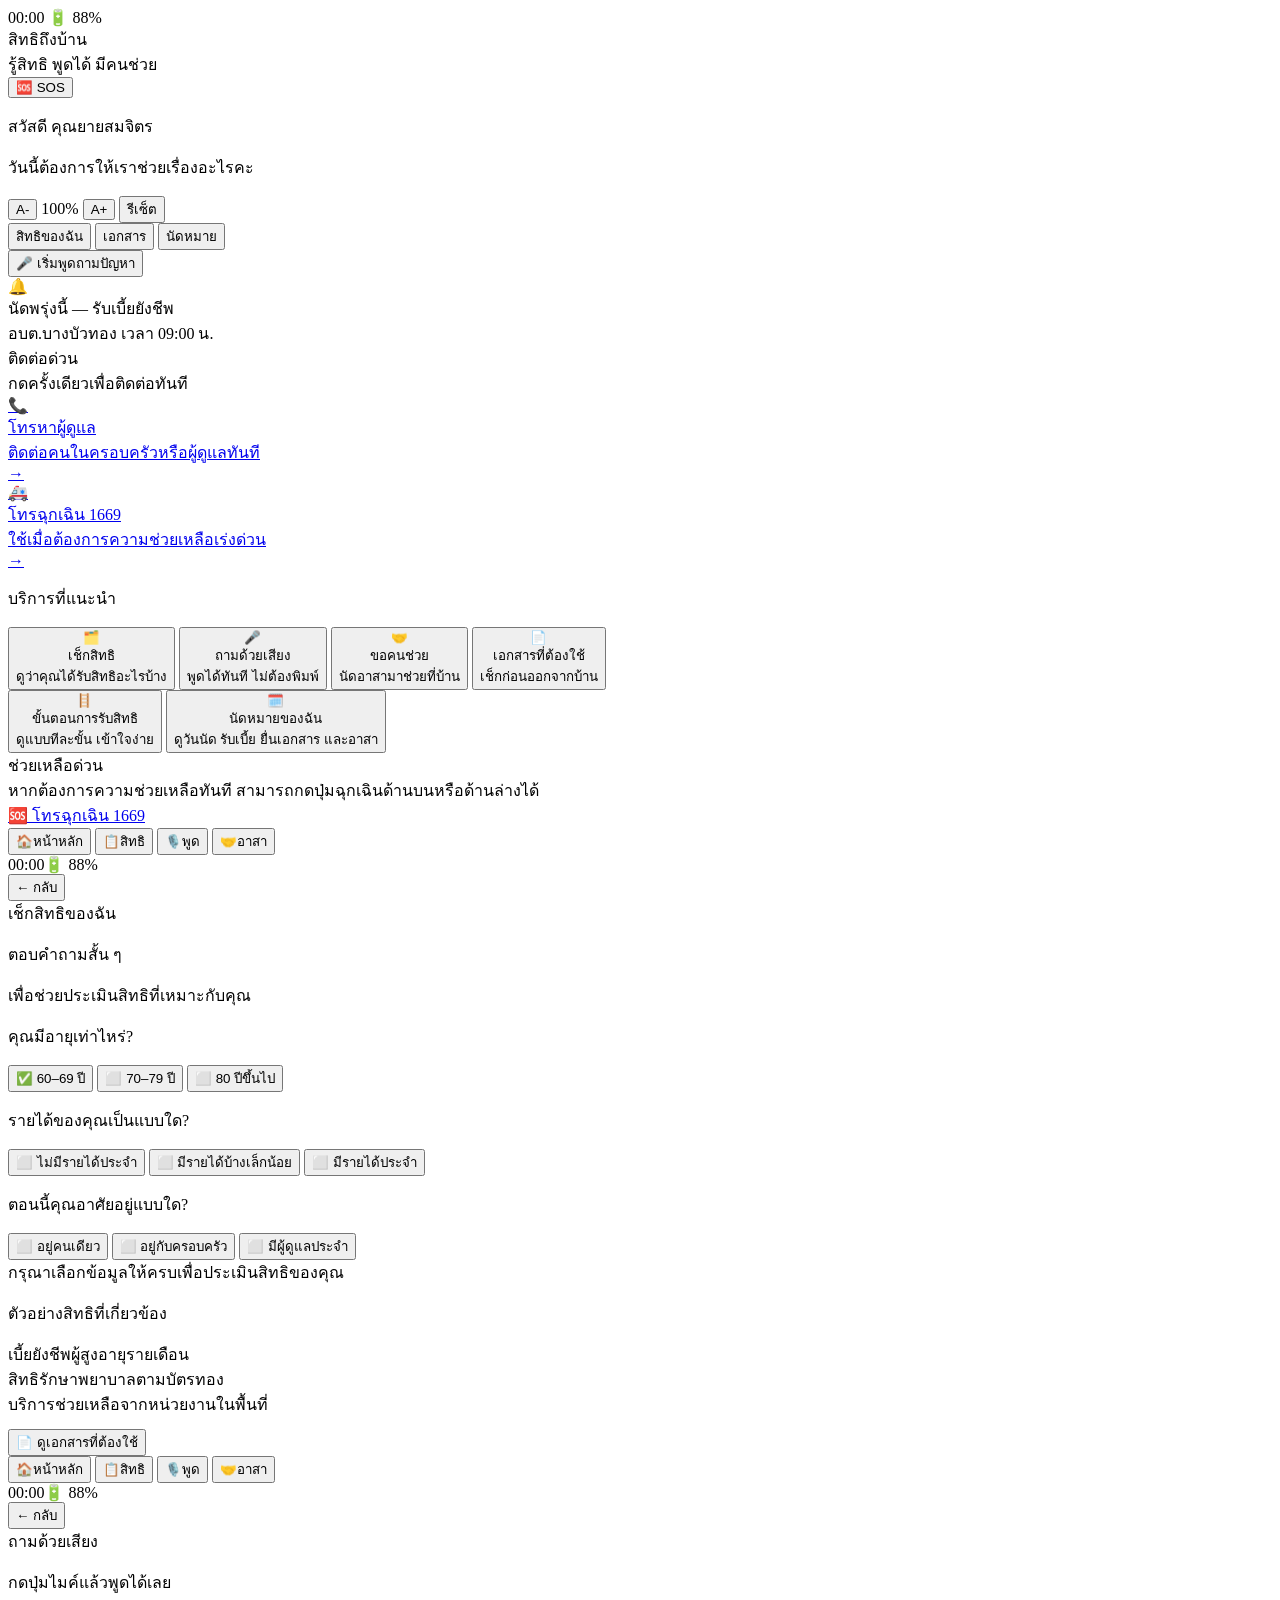
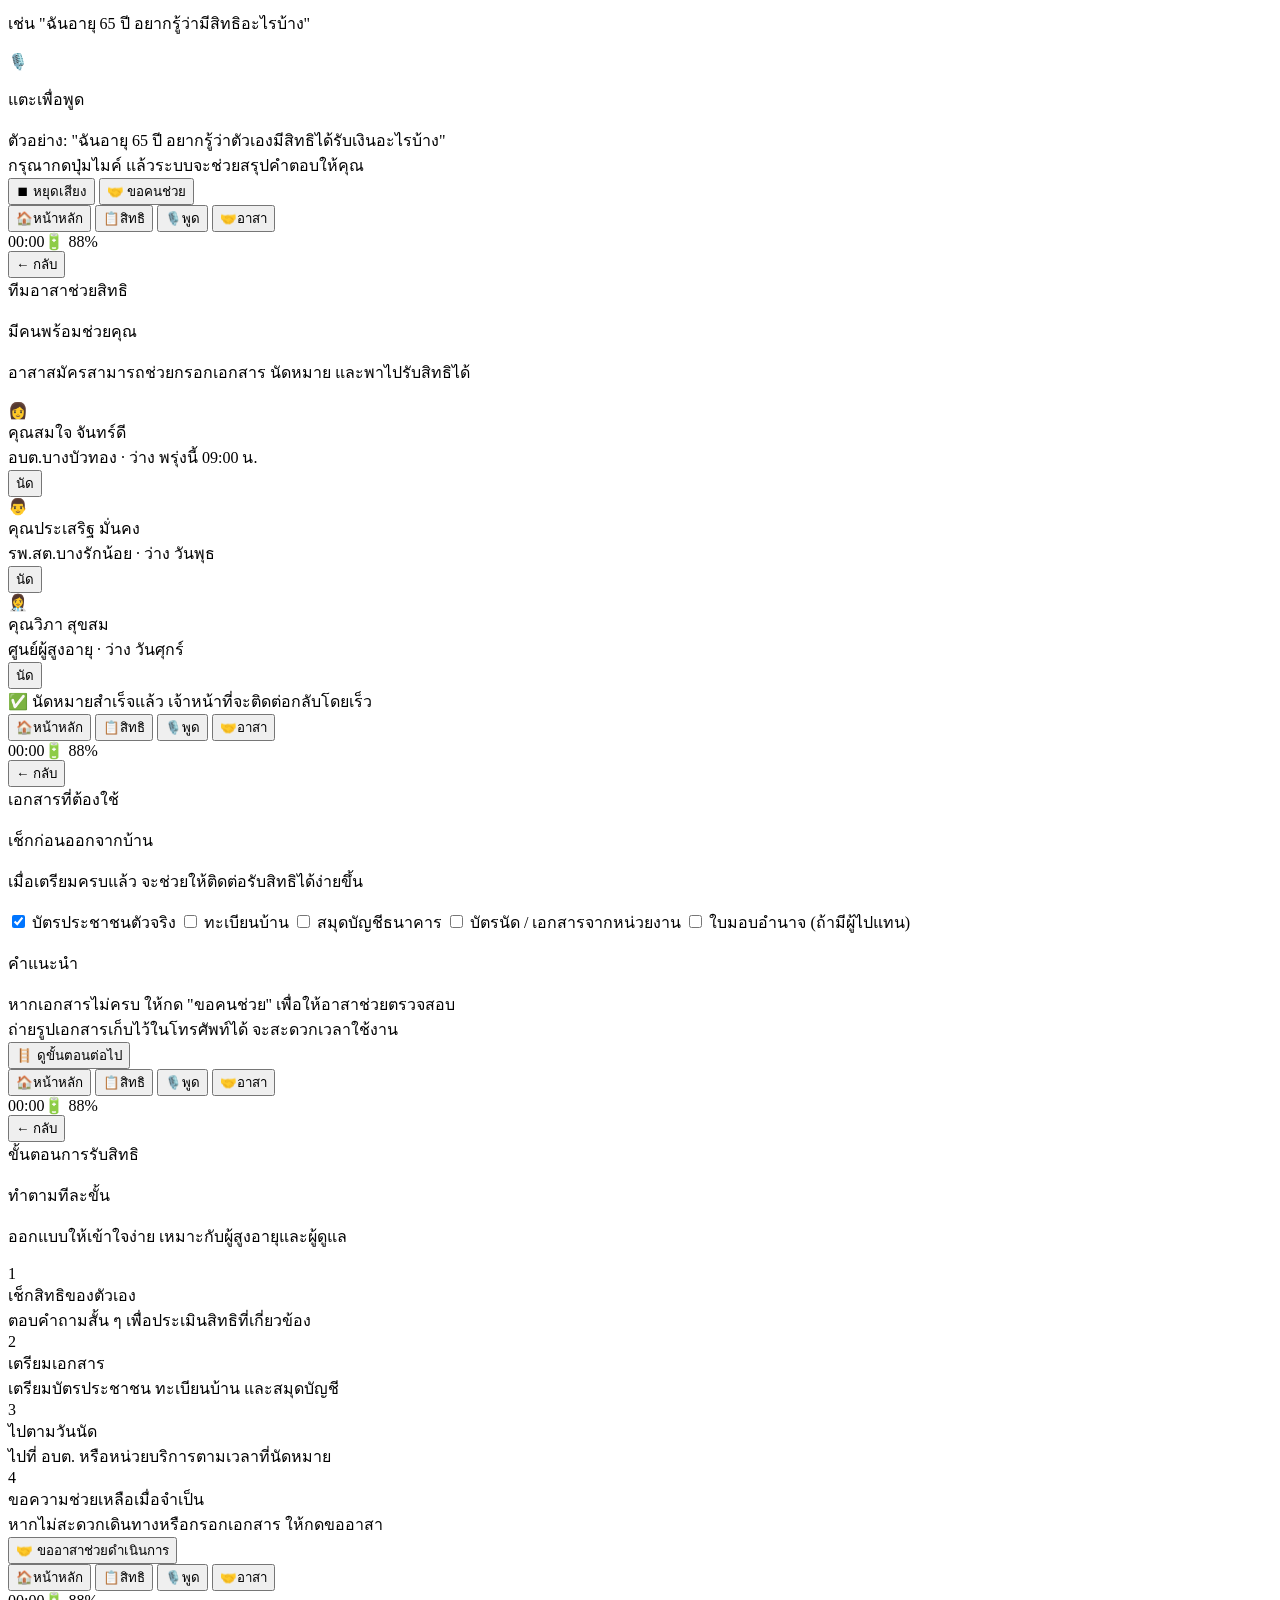
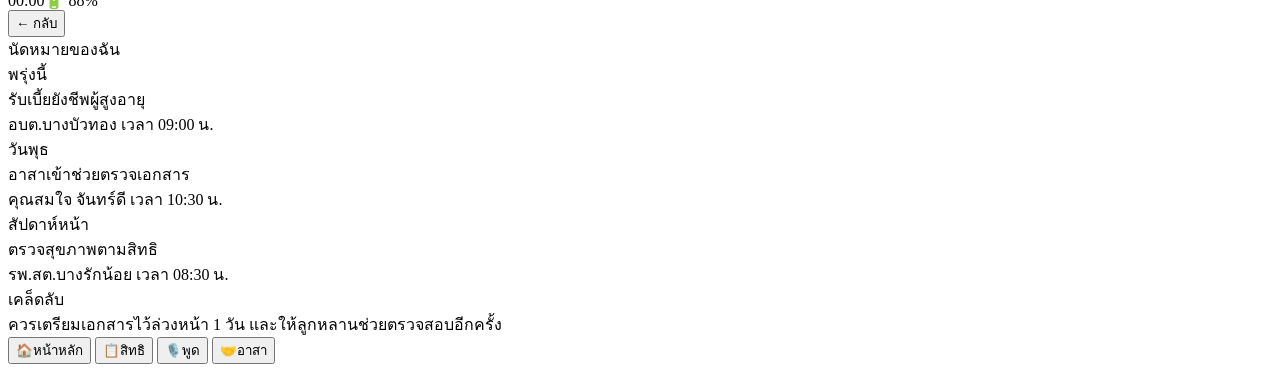
==== index.html @ 80c647fd "Create index.html" ====
<!DOCTYPE html>
<html lang="th">
<head>
  <meta charset="UTF-8" />
  <meta name="viewport" content="width=device-width, initial-scale=1.0" />
  <title>สิทธิถึงบ้าน</title>
  <link rel="stylesheet" href="styles.css" />
</head>
<body>

  <div class="phone-outer">
    <div class="phone">

      <!-- =========================
           SCREEN 1: HOME
      ========================== -->
      <section id="screen-home" class="screen active">
        <div class="status-bar">
          <span>00:00</span>
          <span>🔋 88%</span>
        </div>

        <header class="topbar topbar--logo">
          <div>
            <div class="topbar__logo">สิทธิถึงบ้าน</div>
            <div class="topbar__tagline">รู้สิทธิ พูดได้ มีคนช่วย</div>
          </div>
          <button id="emergencyBtn" class="topbar__sos">🆘 SOS</button>
        </header>

        <main class="content">
          <section class="welcome-card">
            <p class="greeting">สวัสดี คุณยายสมจิตร</p>
            <p class="subtext">วันนี้ต้องการให้เราช่วยเรื่องอะไรคะ</p>

            <div class="font-tools">
              <button id="decreaseFontBtn" class="font-btn">A-</button>
              <span id="fontScaleLabel" class="font-scale-label">100%</span>
              <button id="increaseFontBtn" class="font-btn">A+</button>
              <button id="resetFontBtn" class="font-btn font-btn--reset">รีเซ็ต</button>
            </div>
          </section>

          <div class="tab-pills">
            <button class="tab-pill active" type="button">สิทธิของฉัน</button>
            <button class="tab-pill" type="button">เอกสาร</button>
            <button class="tab-pill" type="button">นัดหมาย</button>
          </div>

          <button class="btn-voice-main" onclick="App.showScreen('screen-voice')">
            🎤 เริ่มพูดถามปัญหา
          </button>

          <div class="reminder-card">
            <span class="reminder-card__icon">🔔</span>
            <div class="reminder-card__text">
              <div class="reminder-card__title">นัดพรุ่งนี้ — รับเบี้ยยังชีพ</div>
              <div class="reminder-card__sub">อบต.บางบัวทอง เวลา 09:00 น.</div>
            </div>
          </div>

          <div class="quick-contact-section">
            <div class="section-head">
              <div class="section-head__title">ติดต่อด่วน</div>
              <div class="section-head__sub">กดครั้งเดียวเพื่อติดต่อทันที</div>
            </div>

            <div class="quick-contact-grid">
              <a class="contact-card contact-card--caregiver" href="tel:0999999999">
                <div class="contact-card__icon-wrap">
                  <span class="contact-card__icon">📞</span>
                </div>
                <div class="contact-card__content">
                  <div class="contact-card__title">โทรหาผู้ดูแล</div>
                  <div class="contact-card__desc">ติดต่อคนในครอบครัวหรือผู้ดูแลทันที</div>
                </div>
                <span class="contact-card__arrow">→</span>
              </a>

              <a class="contact-card contact-card--emergency" href="tel:1669">
                <div class="contact-card__icon-wrap">
                  <span class="contact-card__icon">🚑</span>
                </div>
                <div class="contact-card__content">
                  <div class="contact-card__title">โทรฉุกเฉิน 1669</div>
                  <div class="contact-card__desc">ใช้เมื่อต้องการความช่วยเหลือเร่งด่วน</div>
                </div>
                <span class="contact-card__arrow">→</span>
              </a>
            </div>
          </div>

          <p class="section-label">บริการที่แนะนำ</p>

          <div class="main-grid">
            <button class="main-card" onclick="App.showScreen('screen-rights')">
              <div class="main-card__icon">🗂️</div>
              <div class="main-card__label">เช็กสิทธิ</div>
              <div class="main-card__desc">ดูว่าคุณได้รับสิทธิอะไรบ้าง</div>
            </button>

            <button class="main-card" onclick="App.showScreen('screen-voice')">
              <div class="main-card__icon">🎤</div>
              <div class="main-card__label">ถามด้วยเสียง</div>
              <div class="main-card__desc">พูดได้ทันที ไม่ต้องพิมพ์</div>
            </button>

            <button class="main-card" onclick="App.showScreen('screen-volunteer')">
              <div class="main-card__icon">🤝</div>
              <div class="main-card__label">ขอคนช่วย</div>
              <div class="main-card__desc">นัดอาสามาช่วยที่บ้าน</div>
            </button>

            <button class="main-card" onclick="App.showScreen('screen-docs')">
              <div class="main-card__icon">📄</div>
              <div class="main-card__label">เอกสารที่ต้องใช้</div>
              <div class="main-card__desc">เช็กก่อนออกจากบ้าน</div>
            </button>
          </div>

          <button class="service-wide-card" onclick="App.showScreen('screen-steps')">
            <div class="service-wide-card__icon">🪜</div>
            <div class="service-wide-card__text">
              <div class="service-wide-card__title">ขั้นตอนการรับสิทธิ</div>
              <div class="service-wide-card__desc">ดูแบบทีละขั้น เข้าใจง่าย</div>
            </div>
          </button>

          <button class="service-wide-card" onclick="App.showScreen('screen-appointments')">
            <div class="service-wide-card__icon">🗓️</div>
            <div class="service-wide-card__text">
              <div class="service-wide-card__title">นัดหมายของฉัน</div>
              <div class="service-wide-card__desc">ดูวันนัด รับเบี้ย ยื่นเอกสาร และอาสา</div>
            </div>
          </button>

          <div class="quick-help-card">
            <div class="quick-help-card__title">ช่วยเหลือด่วน</div>
            <div class="quick-help-card__desc">
              หากต้องการความช่วยเหลือทันที สามารถกดปุ่มฉุกเฉินด้านบนหรือด้านล่างได้
            </div>
          </div>

          <a class="btn-emergency" href="tel:1669">
            🆘 โทรฉุกเฉิน 1669
          </a>
        </main>

        <nav class="nav-bar">
          <button class="nav-item active" onclick="App.showScreen('screen-home')">
            <span class="nav-item__icon">🏠</span>หน้าหลัก
          </button>
          <button class="nav-item" onclick="App.showScreen('screen-rights')">
            <span class="nav-item__icon">📋</span>สิทธิ
          </button>
          <button class="nav-item" onclick="App.showScreen('screen-voice')">
            <span class="nav-item__icon">🎙️</span>พูด
          </button>
          <button class="nav-item" onclick="App.showScreen('screen-volunteer')">
            <span class="nav-item__icon">🤝</span>อาสา
          </button>
        </nav>
      </section>

      <!-- =========================
           SCREEN 2: RIGHTS
      ========================== -->
      <section id="screen-rights" class="screen">
        <div class="status-bar">
          <span>00:00</span><span>🔋 88%</span>
        </div>

        <header class="topbar">
          <button class="topbar__back" onclick="App.showScreen('screen-home')">← กลับ</button>
          <div class="topbar__title">เช็กสิทธิของฉัน</div>
        </header>

        <main class="content">
          <section class="info-card">
            <p class="info-card__title">ตอบคำถามสั้น ๆ</p>
            <p class="info-card__desc">เพื่อช่วยประเมินสิทธิที่เหมาะกับคุณ</p>
          </section>

          <section class="quiz-box">
            <p class="quiz-box__question">คุณมีอายุเท่าไหร่?</p>
            <button class="quiz-option selected" id="age-a" onclick="App.selectOption('age','age-a')">
              <span class="quiz-option__check">✅</span> 60–69 ปี
            </button>
            <button class="quiz-option" id="age-b" onclick="App.selectOption('age','age-b')">
              <span class="quiz-option__check">⬜</span> 70–79 ปี
            </button>
            <button class="quiz-option" id="age-c" onclick="App.selectOption('age','age-c')">
              <span class="quiz-option__check">⬜</span> 80 ปีขึ้นไป
            </button>
          </section>

          <section class="quiz-box">
            <p class="quiz-box__question">รายได้ของคุณเป็นแบบใด?</p>
            <button class="quiz-option" id="income-a" onclick="App.selectOption('income','income-a')">
              <span class="quiz-option__check">⬜</span> ไม่มีรายได้ประจำ
            </button>
            <button class="quiz-option" id="income-b" onclick="App.selectOption('income','income-b')">
              <span class="quiz-option__check">⬜</span> มีรายได้บ้างเล็กน้อย
            </button>
            <button class="quiz-option" id="income-c" onclick="App.selectOption('income','income-c')">
              <span class="quiz-option__check">⬜</span> มีรายได้ประจำ
            </button>
          </section>

          <section class="quiz-box">
            <p class="quiz-box__question">ตอนนี้คุณอาศัยอยู่แบบใด?</p>
            <button class="quiz-option" id="status-a" onclick="App.selectOption('status','status-a')">
              <span class="quiz-option__check">⬜</span> อยู่คนเดียว
            </button>
            <button class="quiz-option" id="status-b" onclick="App.selectOption('status','status-b')">
              <span class="quiz-option__check">⬜</span> อยู่กับครอบครัว
            </button>
            <button class="quiz-option" id="status-c" onclick="App.selectOption('status','status-c')">
              <span class="quiz-option__check">⬜</span> มีผู้ดูแลประจำ
            </button>
          </section>

          <section class="result-box" id="rightsResult">
            กรุณาเลือกข้อมูลให้ครบเพื่อประเมินสิทธิของคุณ
          </section>

          <section class="result-box">
            <p class="result-box__title">ตัวอย่างสิทธิที่เกี่ยวข้อง</p>
            <div class="right-item">
              <span class="right-item__dot"></span>
              <span class="right-item__text">เบี้ยยังชีพผู้สูงอายุรายเดือน</span>
            </div>
            <div class="right-item">
              <span class="right-item__dot"></span>
              <span class="right-item__text">สิทธิรักษาพยาบาลตามบัตรทอง</span>
            </div>
            <div class="right-item">
              <span class="right-item__dot"></span>
              <span class="right-item__text">บริการช่วยเหลือจากหน่วยงานในพื้นที่</span>
            </div>
            <button class="btn-primary btn--full" onclick="App.showScreen('screen-docs')" style="margin-top:12px">
              📄 ดูเอกสารที่ต้องใช้
            </button>
          </section>
        </main>

        <nav class="nav-bar">
          <button class="nav-item" onclick="App.showScreen('screen-home')">
            <span class="nav-item__icon">🏠</span>หน้าหลัก
          </button>
          <button class="nav-item active" onclick="App.showScreen('screen-rights')">
            <span class="nav-item__icon">📋</span>สิทธิ
          </button>
          <button class="nav-item" onclick="App.showScreen('screen-voice')">
            <span class="nav-item__icon">🎙️</span>พูด
          </button>
          <button class="nav-item" onclick="App.showScreen('screen-volunteer')">
            <span class="nav-item__icon">🤝</span>อาสา
          </button>
        </nav>
      </section>

      <!-- =========================
           SCREEN 3: VOICE
      ========================== -->
      <section id="screen-voice" class="screen">
        <div class="status-bar">
          <span>00:00</span><span>🔋 88%</span>
        </div>

        <header class="topbar">
          <button class="topbar__back" onclick="App.showScreen('screen-home')">← กลับ</button>
          <div class="topbar__title">ถามด้วยเสียง</div>
        </header>

        <main class="content">
          <section class="voice-guide-card">
            <p class="voice-guide-card__title">กดปุ่มไมค์แล้วพูดได้เลย</p>
            <p class="voice-guide-card__desc">เช่น "ฉันอายุ 65 ปี อยากรู้ว่ามีสิทธิอะไรบ้าง"</p>
          </section>

          <div class="voice-visual">
            <div class="mic-circle" id="micBtn" onclick="App.toggleMic()">🎙️</div>
            <p class="mic-status" id="micStatus">แตะเพื่อพูด</p>
          </div>

          <div class="transcript-box" id="transcriptBox">
            <span class="transcript-box__placeholder">
              ตัวอย่าง: "ฉันอายุ 65 ปี อยากรู้ว่าตัวเองมีสิทธิได้รับเงินอะไรบ้าง"
            </span>
          </div>

          <div class="ai-reply" id="voiceAnswer">
            กรุณากดปุ่มไมค์ แล้วระบบจะช่วยสรุปคำตอบให้คุณ
          </div>

          <div class="voice-actions">
            <button id="stopSpeakBtn" class="btn-secondary">⏹ หยุดเสียง</button>
            <button class="btn-primary" onclick="App.showScreen('screen-volunteer')">🤝 ขอคนช่วย</button>
          </div>
        </main>

        <nav class="nav-bar">
          <button class="nav-item" onclick="App.showScreen('screen-home')">
            <span class="nav-item__icon">🏠</span>หน้าหลัก
          </button>
          <button class="nav-item" onclick="App.showScreen('screen-rights')">
            <span class="nav-item__icon">📋</span>สิทธิ
          </button>
          <button class="nav-item active" onclick="App.showScreen('screen-voice')">
            <span class="nav-item__icon">🎙️</span>พูด
          </button>
          <button class="nav-item" onclick="App.showScreen('screen-volunteer')">
            <span class="nav-item__icon">🤝</span>อาสา
          </button>
        </nav>
      </section>

      <!-- =========================
           SCREEN 4: VOLUNTEER
      ========================== -->
      <section id="screen-volunteer" class="screen">
        <div class="status-bar">
          <span>00:00</span><span>🔋 88%</span>
        </div>

        <header class="topbar">
          <button class="topbar__back" onclick="App.showScreen('screen-home')">← กลับ</button>
          <div class="topbar__title">ทีมอาสาช่วยสิทธิ</div>
        </header>

        <main class="content">
          <section class="info-card">
            <p class="info-card__title">มีคนพร้อมช่วยคุณ</p>
            <p class="info-card__desc">อาสาสมัครสามารถช่วยกรอกเอกสาร นัดหมาย และพาไปรับสิทธิได้</p>
          </section>

          <div class="vol-card">
            <div class="vol-card__avatar">👩</div>
            <div class="vol-card__info">
              <div class="vol-card__name">คุณสมใจ จันทร์ดี</div>
              <div class="vol-card__detail">อบต.บางบัวทอง · ว่าง พรุ่งนี้ 09:00 น.</div>
            </div>
            <button class="btn-appoint" onclick="App.confirmAppointment()">นัด</button>
          </div>

          <div class="vol-card">
            <div class="vol-card__avatar">👨</div>
            <div class="vol-card__info">
              <div class="vol-card__name">คุณประเสริฐ มั่นคง</div>
              <div class="vol-card__detail">รพ.สต.บางรักน้อย · ว่าง วันพุธ</div>
            </div>
            <button class="btn-appoint" onclick="App.confirmAppointment()">นัด</button>
          </div>

          <div class="vol-card">
            <div class="vol-card__avatar">👩‍⚕️</div>
            <div class="vol-card__info">
              <div class="vol-card__name">คุณวิภา สุขสม</div>
              <div class="vol-card__detail">ศูนย์ผู้สูงอายุ · ว่าง วันศุกร์</div>
            </div>
            <button class="btn-appoint" onclick="App.confirmAppointment()">นัด</button>
          </div>

          <div class="confirm-msg" id="confirmMsg">
            ✅ นัดหมายสำเร็จแล้ว เจ้าหน้าที่จะติดต่อกลับโดยเร็ว
          </div>
        </main>

        <nav class="nav-bar">
          <button class="nav-item" onclick="App.showScreen('screen-home')">
            <span class="nav-item__icon">🏠</span>หน้าหลัก
          </button>
          <button class="nav-item" onclick="App.showScreen('screen-rights')">
            <span class="nav-item__icon">📋</span>สิทธิ
          </button>
          <button class="nav-item" onclick="App.showScreen('screen-voice')">
            <span class="nav-item__icon">🎙️</span>พูด
          </button>
          <button class="nav-item active" onclick="App.showScreen('screen-volunteer')">
            <span class="nav-item__icon">🤝</span>อาสา
          </button>
        </nav>
      </section>

      <!-- =========================
           SCREEN 5: DOCS
      ========================== -->
      <section id="screen-docs" class="screen">
        <div class="status-bar">
          <span>00:00</span><span>🔋 88%</span>
        </div>

        <header class="topbar">
          <button class="topbar__back" onclick="App.showScreen('screen-home')">← กลับ</button>
          <div class="topbar__title">เอกสารที่ต้องใช้</div>
        </header>

        <main class="content">
          <section class="info-card">
            <p class="info-card__title">เช็กก่อนออกจากบ้าน</p>
            <p class="info-card__desc">เมื่อเตรียมครบแล้ว จะช่วยให้ติดต่อรับสิทธิได้ง่ายขึ้น</p>
          </section>

          <section class="checklist-card">
            <label class="checklist-item">
              <input type="checkbox" checked />
              <span>บัตรประชาชนตัวจริง</span>
            </label>
            <label class="checklist-item">
              <input type="checkbox" />
              <span>ทะเบียนบ้าน</span>
            </label>
            <label class="checklist-item">
              <input type="checkbox" />
              <span>สมุดบัญชีธนาคาร</span>
            </label>
            <label class="checklist-item">
              <input type="checkbox" />
              <span>บัตรนัด / เอกสารจากหน่วยงาน</span>
            </label>
            <label class="checklist-item">
              <input type="checkbox" />
              <span>ใบมอบอำนาจ (ถ้ามีผู้ไปแทน)</span>
            </label>
          </section>

          <section class="result-box">
            <p class="result-box__title">คำแนะนำ</p>
            <div class="right-item">
              <span class="right-item__dot"></span>
              <span class="right-item__text">หากเอกสารไม่ครบ ให้กด "ขอคนช่วย" เพื่อให้อาสาช่วยตรวจสอบ</span>
            </div>
            <div class="right-item">
              <span class="right-item__dot"></span>
              <span class="right-item__text">ถ่ายรูปเอกสารเก็บไว้ในโทรศัพท์ได้ จะสะดวกเวลาใช้งาน</span>
            </div>
          </section>

          <button class="btn-primary" onclick="App.showScreen('screen-steps')">
            🪜 ดูขั้นตอนต่อไป
          </button>
        </main>

        <!-- nav-bar เพิ่มใหม่ (เดิมไม่มี — ทำให้ผู้ใช้ติดอยู่ในหน้านี้) -->
        <nav class="nav-bar">
          <button class="nav-item" onclick="App.showScreen('screen-home')">
            <span class="nav-item__icon">🏠</span>หน้าหลัก
          </button>
          <button class="nav-item" onclick="App.showScreen('screen-rights')">
            <span class="nav-item__icon">📋</span>สิทธิ
          </button>
          <button class="nav-item" onclick="App.showScreen('screen-voice')">
            <span class="nav-item__icon">🎙️</span>พูด
          </button>
          <button class="nav-item" onclick="App.showScreen('screen-volunteer')">
            <span class="nav-item__icon">🤝</span>อาสา
          </button>
        </nav>
      </section>

      <!-- =========================
           SCREEN 6: STEPS
      ========================== -->
      <section id="screen-steps" class="screen">
        <div class="status-bar">
          <span>00:00</span><span>🔋 88%</span>
        </div>

        <header class="topbar">
          <button class="topbar__back" onclick="App.showScreen('screen-home')">← กลับ</button>
          <div class="topbar__title">ขั้นตอนการรับสิทธิ</div>
        </header>

        <main class="content">
          <section class="info-card">
            <p class="info-card__title">ทำตามทีละขั้น</p>
            <p class="info-card__desc">ออกแบบให้เข้าใจง่าย เหมาะกับผู้สูงอายุและผู้ดูแล</p>
          </section>

          <div class="step-card">
            <div class="step-card__num">1</div>
            <div class="step-card__text">
              <div class="step-card__title">เช็กสิทธิของตัวเอง</div>
              <div class="step-card__desc">ตอบคำถามสั้น ๆ เพื่อประเมินสิทธิที่เกี่ยวข้อง</div>
            </div>
          </div>

          <div class="step-card">
            <div class="step-card__num">2</div>
            <div class="step-card__text">
              <div class="step-card__title">เตรียมเอกสาร</div>
              <div class="step-card__desc">เตรียมบัตรประชาชน ทะเบียนบ้าน และสมุดบัญชี</div>
            </div>
          </div>

          <div class="step-card">
            <div class="step-card__num">3</div>
            <div class="step-card__text">
              <div class="step-card__title">ไปตามวันนัด</div>
              <div class="step-card__desc">ไปที่ อบต. หรือหน่วยบริการตามเวลาที่นัดหมาย</div>
            </div>
          </div>

          <div class="step-card">
            <div class="step-card__num">4</div>
            <div class="step-card__text">
              <div class="step-card__title">ขอความช่วยเหลือเมื่อจำเป็น</div>
              <div class="step-card__desc">หากไม่สะดวกเดินทางหรือกรอกเอกสาร ให้กดขออาสา</div>
            </div>
          </div>

          <button class="btn-primary" onclick="App.showScreen('screen-volunteer')">
            🤝 ขออาสาช่วยดำเนินการ
          </button>
        </main>

        <!-- nav-bar เพิ่มใหม่ (เดิมไม่มี — ทำให้ผู้ใช้ติดอยู่ในหน้านี้) -->
        <nav class="nav-bar">
          <button class="nav-item" onclick="App.showScreen('screen-home')">
            <span class="nav-item__icon">🏠</span>หน้าหลัก
          </button>
          <button class="nav-item" onclick="App.showScreen('screen-rights')">
            <span class="nav-item__icon">📋</span>สิทธิ
          </button>
          <button class="nav-item" onclick="App.showScreen('screen-voice')">
            <span class="nav-item__icon">🎙️</span>พูด
          </button>
          <button class="nav-item" onclick="App.showScreen('screen-volunteer')">
            <span class="nav-item__icon">🤝</span>อาสา
          </button>
        </nav>
      </section>

      <!-- =========================
           SCREEN 7: APPOINTMENTS
      ========================== -->
      <section id="screen-appointments" class="screen">
        <div class="status-bar">
          <span>00:00</span><span>🔋 88%</span>
        </div>

        <header class="topbar">
          <button class="topbar__back" onclick="App.showScreen('screen-home')">← กลับ</button>
          <div class="topbar__title">นัดหมายของฉัน</div>
        </header>

        <main class="content">
          <div class="schedule-card">
            <div class="schedule-card__date">พรุ่งนี้</div>
            <div class="schedule-card__title">รับเบี้ยยังชีพผู้สูงอายุ</div>
            <div class="schedule-card__desc">อบต.บางบัวทอง เวลา 09:00 น.</div>
          </div>

          <div class="schedule-card">
            <div class="schedule-card__date">วันพุธ</div>
            <div class="schedule-card__title">อาสาเข้าช่วยตรวจเอกสาร</div>
            <div class="schedule-card__desc">คุณสมใจ จันทร์ดี เวลา 10:30 น.</div>
          </div>

          <div class="schedule-card">
            <div class="schedule-card__date">สัปดาห์หน้า</div>
            <div class="schedule-card__title">ตรวจสุขภาพตามสิทธิ</div>
            <div class="schedule-card__desc">รพ.สต.บางรักน้อย เวลา 08:30 น.</div>
          </div>

          <div class="quick-help-card">
            <div class="quick-help-card__title">เคล็ดลับ</div>
            <div class="quick-help-card__desc">
              ควรเตรียมเอกสารไว้ล่วงหน้า 1 วัน และให้ลูกหลานช่วยตรวจสอบอีกครั้ง
            </div>
          </div>
        </main>

        <nav class="nav-bar">
          <button class="nav-item" onclick="App.showScreen('screen-home')">
            <span class="nav-item__icon">🏠</span>หน้าหลัก
          </button>
          <button class="nav-item" onclick="App.showScreen('screen-rights')">
            <span class="nav-item__icon">📋</span>สิทธิ
          </button>
          <button class="nav-item" onclick="App.showScreen('screen-voice')">
            <span class="nav-item__icon">🎙️</span>พูด
          </button>
          <button class="nav-item" onclick="App.showScreen('screen-volunteer')">
            <span class="nav-item__icon">🤝</span>อาสา
          </button>
        </nav>
      </section>

    </div>
  </div>

  <script src="app.js"></script>
</body>
</html>
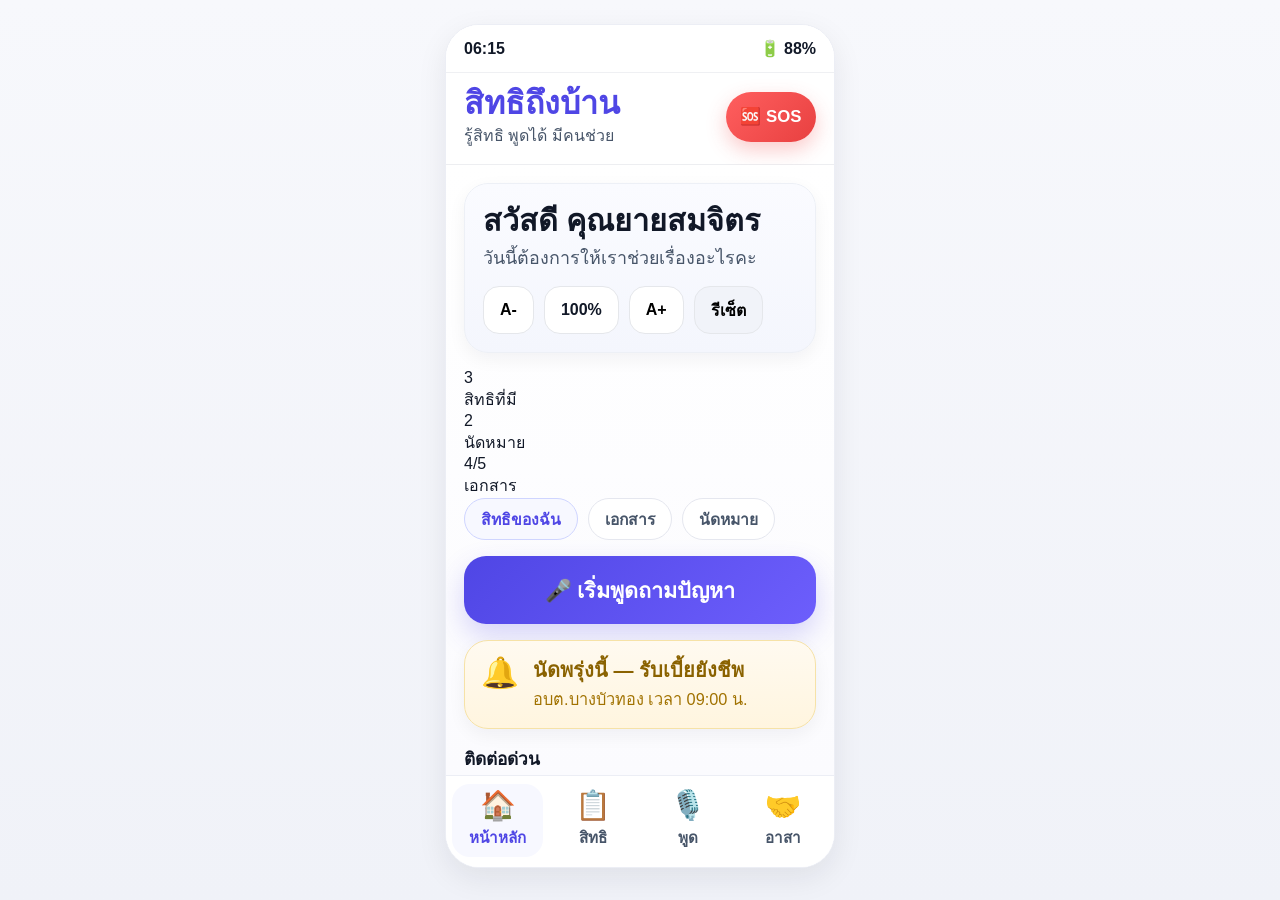
==== commit 73888dd8: "แก้ครั้งที่1" ====
--- a/index.html
+++ b/index.html
@@ -7,590 +7,467 @@
   <link rel="stylesheet" href="styles.css" />
 </head>
 <body>
-
-  <div class="phone-outer">
-    <div class="phone">
-
-      <!-- =========================
-           SCREEN 1: HOME
-      ========================== -->
-      <section id="screen-home" class="screen active">
-        <div class="status-bar">
-          <span>00:00</span>
-          <span>🔋 88%</span>
-        </div>
-
-        <header class="topbar topbar--logo">
-          <div>
-            <div class="topbar__logo">สิทธิถึงบ้าน</div>
-            <div class="topbar__tagline">รู้สิทธิ พูดได้ มีคนช่วย</div>
+<div class="phone-outer">
+<div class="phone">
+
+<!-- ══════════════════════════════
+     SCREEN 1: HOME
+══════════════════════════════ -->
+<section id="screen-home" class="screen active">
+  <div class="status-bar"><span>00:00</span><span>🔋 88%</span></div>
+
+  <header class="topbar topbar--logo">
+    <div>
+      <div class="topbar__logo">สิทธิถึงบ้าน</div>
+      <div class="topbar__tagline">รู้สิทธิ พูดได้ มีคนช่วย</div>
+    </div>
+    <button id="emergencyBtn" class="topbar__sos">🆘 SOS</button>
+  </header>
+
+  <main class="content">
+    <section class="welcome-card">
+      <p class="greeting">สวัสดี คุณยายสมจิตร</p>
+      <p class="subtext">วันนี้ต้องการให้เราช่วยเรื่องอะไรคะ</p>
+      <div class="font-tools">
+        <button id="decreaseFontBtn" class="font-btn">A-</button>
+        <span id="fontScaleLabel" class="font-scale-label">100%</span>
+        <button id="increaseFontBtn" class="font-btn">A+</button>
+        <button id="resetFontBtn" class="font-btn font-btn--reset">รีเซ็ต</button>
+      </div>
+    </section>
+
+    <!-- Stats row -->
+    <div class="stats-row">
+      <div class="stat-card">
+        <div class="stat-card__value" id="statRights">3</div>
+        <div class="stat-card__label">สิทธิที่มี</div>
+      </div>
+      <div class="stat-card">
+        <div class="stat-card__value" id="statAppoint">2</div>
+        <div class="stat-card__label">นัดหมาย</div>
+      </div>
+      <div class="stat-card">
+        <div class="stat-card__value" id="statDocs">4/5</div>
+        <div class="stat-card__label">เอกสาร</div>
+      </div>
+    </div>
+
+    <div class="tab-pills">
+      <button class="tab-pill active" type="button">สิทธิของฉัน</button>
+      <button class="tab-pill" type="button">เอกสาร</button>
+      <button class="tab-pill" type="button">นัดหมาย</button>
+    </div>
+
+    <button class="btn-voice-main" onclick="App.showScreen('screen-voice')">
+      🎤 เริ่มพูดถามปัญหา
+    </button>
+
+    <div class="reminder-card">
+      <span class="reminder-card__icon">🔔</span>
+      <div class="reminder-card__text">
+        <div class="reminder-card__title">นัดพรุ่งนี้ — รับเบี้ยยังชีพ</div>
+        <div class="reminder-card__sub">อบต.บางบัวทอง เวลา 09:00 น.</div>
+      </div>
+    </div>
+
+    <div class="quick-contact-section">
+      <div class="section-head">
+        <div class="section-head__title">ติดต่อด่วน</div>
+        <div class="section-head__sub">กดครั้งเดียวเพื่อติดต่อทันที</div>
+      </div>
+      <div class="quick-contact-grid">
+        <a class="contact-card contact-card--caregiver" href="tel:0999999999">
+          <div class="contact-card__icon-wrap"><span class="contact-card__icon">📞</span></div>
+          <div class="contact-card__content">
+            <div class="contact-card__title">โทรหาผู้ดูแล</div>
+            <div class="contact-card__desc">ติดต่อคนในครอบครัวหรือผู้ดูแลทันที</div>
           </div>
-          <button id="emergencyBtn" class="topbar__sos">🆘 SOS</button>
-        </header>
-
-        <main class="content">
-          <section class="welcome-card">
-            <p class="greeting">สวัสดี คุณยายสมจิตร</p>
-            <p class="subtext">วันนี้ต้องการให้เราช่วยเรื่องอะไรคะ</p>
-
-            <div class="font-tools">
-              <button id="decreaseFontBtn" class="font-btn">A-</button>
-              <span id="fontScaleLabel" class="font-scale-label">100%</span>
-              <button id="increaseFontBtn" class="font-btn">A+</button>
-              <button id="resetFontBtn" class="font-btn font-btn--reset">รีเซ็ต</button>
-            </div>
-          </section>
-
-          <div class="tab-pills">
-            <button class="tab-pill active" type="button">สิทธิของฉัน</button>
-            <button class="tab-pill" type="button">เอกสาร</button>
-            <button class="tab-pill" type="button">นัดหมาย</button>
+          <span class="contact-card__arrow">→</span>
+        </a>
+        <a class="contact-card contact-card--emergency" href="tel:1669">
+          <div class="contact-card__icon-wrap"><span class="contact-card__icon">🚑</span></div>
+          <div class="contact-card__content">
+            <div class="contact-card__title">โทรฉุกเฉิน 1669</div>
+            <div class="contact-card__desc">ใช้เมื่อต้องการความช่วยเหลือเร่งด่วน</div>
           </div>
-
-          <button class="btn-voice-main" onclick="App.showScreen('screen-voice')">
-            🎤 เริ่มพูดถามปัญหา
-          </button>
-
-          <div class="reminder-card">
-            <span class="reminder-card__icon">🔔</span>
-            <div class="reminder-card__text">
-              <div class="reminder-card__title">นัดพรุ่งนี้ — รับเบี้ยยังชีพ</div>
-              <div class="reminder-card__sub">อบต.บางบัวทอง เวลา 09:00 น.</div>
-            </div>
-          </div>
-
-          <div class="quick-contact-section">
-            <div class="section-head">
-              <div class="section-head__title">ติดต่อด่วน</div>
-              <div class="section-head__sub">กดครั้งเดียวเพื่อติดต่อทันที</div>
-            </div>
-
-            <div class="quick-contact-grid">
-              <a class="contact-card contact-card--caregiver" href="tel:0999999999">
-                <div class="contact-card__icon-wrap">
-                  <span class="contact-card__icon">📞</span>
-                </div>
-                <div class="contact-card__content">
-                  <div class="contact-card__title">โทรหาผู้ดูแล</div>
-                  <div class="contact-card__desc">ติดต่อคนในครอบครัวหรือผู้ดูแลทันที</div>
-                </div>
-                <span class="contact-card__arrow">→</span>
-              </a>
-
-              <a class="contact-card contact-card--emergency" href="tel:1669">
-                <div class="contact-card__icon-wrap">
-                  <span class="contact-card__icon">🚑</span>
-                </div>
-                <div class="contact-card__content">
-                  <div class="contact-card__title">โทรฉุกเฉิน 1669</div>
-                  <div class="contact-card__desc">ใช้เมื่อต้องการความช่วยเหลือเร่งด่วน</div>
-                </div>
-                <span class="contact-card__arrow">→</span>
-              </a>
-            </div>
-          </div>
-
-          <p class="section-label">บริการที่แนะนำ</p>
-
-          <div class="main-grid">
-            <button class="main-card" onclick="App.showScreen('screen-rights')">
-              <div class="main-card__icon">🗂️</div>
-              <div class="main-card__label">เช็กสิทธิ</div>
-              <div class="main-card__desc">ดูว่าคุณได้รับสิทธิอะไรบ้าง</div>
-            </button>
-
-            <button class="main-card" onclick="App.showScreen('screen-voice')">
-              <div class="main-card__icon">🎤</div>
-              <div class="main-card__label">ถามด้วยเสียง</div>
-              <div class="main-card__desc">พูดได้ทันที ไม่ต้องพิมพ์</div>
-            </button>
-
-            <button class="main-card" onclick="App.showScreen('screen-volunteer')">
-              <div class="main-card__icon">🤝</div>
-              <div class="main-card__label">ขอคนช่วย</div>
-              <div class="main-card__desc">นัดอาสามาช่วยที่บ้าน</div>
-            </button>
-
-            <button class="main-card" onclick="App.showScreen('screen-docs')">
-              <div class="main-card__icon">📄</div>
-              <div class="main-card__label">เอกสารที่ต้องใช้</div>
-              <div class="main-card__desc">เช็กก่อนออกจากบ้าน</div>
-            </button>
-          </div>
-
-          <button class="service-wide-card" onclick="App.showScreen('screen-steps')">
-            <div class="service-wide-card__icon">🪜</div>
-            <div class="service-wide-card__text">
-              <div class="service-wide-card__title">ขั้นตอนการรับสิทธิ</div>
-              <div class="service-wide-card__desc">ดูแบบทีละขั้น เข้าใจง่าย</div>
-            </div>
-          </button>
-
-          <button class="service-wide-card" onclick="App.showScreen('screen-appointments')">
-            <div class="service-wide-card__icon">🗓️</div>
-            <div class="service-wide-card__text">
-              <div class="service-wide-card__title">นัดหมายของฉัน</div>
-              <div class="service-wide-card__desc">ดูวันนัด รับเบี้ย ยื่นเอกสาร และอาสา</div>
-            </div>
-          </button>
-
-          <div class="quick-help-card">
-            <div class="quick-help-card__title">ช่วยเหลือด่วน</div>
-            <div class="quick-help-card__desc">
-              หากต้องการความช่วยเหลือทันที สามารถกดปุ่มฉุกเฉินด้านบนหรือด้านล่างได้
-            </div>
-          </div>
-
-          <a class="btn-emergency" href="tel:1669">
-            🆘 โทรฉุกเฉิน 1669
-          </a>
-        </main>
-
-        <nav class="nav-bar">
-          <button class="nav-item active" onclick="App.showScreen('screen-home')">
-            <span class="nav-item__icon">🏠</span>หน้าหลัก
-          </button>
-          <button class="nav-item" onclick="App.showScreen('screen-rights')">
-            <span class="nav-item__icon">📋</span>สิทธิ
-          </button>
-          <button class="nav-item" onclick="App.showScreen('screen-voice')">
-            <span class="nav-item__icon">🎙️</span>พูด
-          </button>
-          <button class="nav-item" onclick="App.showScreen('screen-volunteer')">
-            <span class="nav-item__icon">🤝</span>อาสา
-          </button>
-        </nav>
-      </section>
-
-      <!-- =========================
-           SCREEN 2: RIGHTS
-      ========================== -->
-      <section id="screen-rights" class="screen">
-        <div class="status-bar">
-          <span>00:00</span><span>🔋 88%</span>
-        </div>
-
-        <header class="topbar">
-          <button class="topbar__back" onclick="App.showScreen('screen-home')">← กลับ</button>
-          <div class="topbar__title">เช็กสิทธิของฉัน</div>
-        </header>
-
-        <main class="content">
-          <section class="info-card">
-            <p class="info-card__title">ตอบคำถามสั้น ๆ</p>
-            <p class="info-card__desc">เพื่อช่วยประเมินสิทธิที่เหมาะกับคุณ</p>
-          </section>
-
-          <section class="quiz-box">
-            <p class="quiz-box__question">คุณมีอายุเท่าไหร่?</p>
-            <button class="quiz-option selected" id="age-a" onclick="App.selectOption('age','age-a')">
-              <span class="quiz-option__check">✅</span> 60–69 ปี
-            </button>
-            <button class="quiz-option" id="age-b" onclick="App.selectOption('age','age-b')">
-              <span class="quiz-option__check">⬜</span> 70–79 ปี
-            </button>
-            <button class="quiz-option" id="age-c" onclick="App.selectOption('age','age-c')">
-              <span class="quiz-option__check">⬜</span> 80 ปีขึ้นไป
-            </button>
-          </section>
-
-          <section class="quiz-box">
-            <p class="quiz-box__question">รายได้ของคุณเป็นแบบใด?</p>
-            <button class="quiz-option" id="income-a" onclick="App.selectOption('income','income-a')">
-              <span class="quiz-option__check">⬜</span> ไม่มีรายได้ประจำ
-            </button>
-            <button class="quiz-option" id="income-b" onclick="App.selectOption('income','income-b')">
-              <span class="quiz-option__check">⬜</span> มีรายได้บ้างเล็กน้อย
-            </button>
-            <button class="quiz-option" id="income-c" onclick="App.selectOption('income','income-c')">
-              <span class="quiz-option__check">⬜</span> มีรายได้ประจำ
-            </button>
-          </section>
-
-          <section class="quiz-box">
-            <p class="quiz-box__question">ตอนนี้คุณอาศัยอยู่แบบใด?</p>
-            <button class="quiz-option" id="status-a" onclick="App.selectOption('status','status-a')">
-              <span class="quiz-option__check">⬜</span> อยู่คนเดียว
-            </button>
-            <button class="quiz-option" id="status-b" onclick="App.selectOption('status','status-b')">
-              <span class="quiz-option__check">⬜</span> อยู่กับครอบครัว
-            </button>
-            <button class="quiz-option" id="status-c" onclick="App.selectOption('status','status-c')">
-              <span class="quiz-option__check">⬜</span> มีผู้ดูแลประจำ
-            </button>
-          </section>
-
-          <section class="result-box" id="rightsResult">
-            กรุณาเลือกข้อมูลให้ครบเพื่อประเมินสิทธิของคุณ
-          </section>
-
-          <section class="result-box">
-            <p class="result-box__title">ตัวอย่างสิทธิที่เกี่ยวข้อง</p>
-            <div class="right-item">
-              <span class="right-item__dot"></span>
-              <span class="right-item__text">เบี้ยยังชีพผู้สูงอายุรายเดือน</span>
-            </div>
-            <div class="right-item">
-              <span class="right-item__dot"></span>
-              <span class="right-item__text">สิทธิรักษาพยาบาลตามบัตรทอง</span>
-            </div>
-            <div class="right-item">
-              <span class="right-item__dot"></span>
-              <span class="right-item__text">บริการช่วยเหลือจากหน่วยงานในพื้นที่</span>
-            </div>
-            <button class="btn-primary btn--full" onclick="App.showScreen('screen-docs')" style="margin-top:12px">
-              📄 ดูเอกสารที่ต้องใช้
-            </button>
-          </section>
-        </main>
-
-        <nav class="nav-bar">
-          <button class="nav-item" onclick="App.showScreen('screen-home')">
-            <span class="nav-item__icon">🏠</span>หน้าหลัก
-          </button>
-          <button class="nav-item active" onclick="App.showScreen('screen-rights')">
-            <span class="nav-item__icon">📋</span>สิทธิ
-          </button>
-          <button class="nav-item" onclick="App.showScreen('screen-voice')">
-            <span class="nav-item__icon">🎙️</span>พูด
-          </button>
-          <button class="nav-item" onclick="App.showScreen('screen-volunteer')">
-            <span class="nav-item__icon">🤝</span>อาสา
-          </button>
-        </nav>
-      </section>
-
-      <!-- =========================
-           SCREEN 3: VOICE
-      ========================== -->
-      <section id="screen-voice" class="screen">
-        <div class="status-bar">
-          <span>00:00</span><span>🔋 88%</span>
-        </div>
-
-        <header class="topbar">
-          <button class="topbar__back" onclick="App.showScreen('screen-home')">← กลับ</button>
-          <div class="topbar__title">ถามด้วยเสียง</div>
-        </header>
-
-        <main class="content">
-          <section class="voice-guide-card">
-            <p class="voice-guide-card__title">กดปุ่มไมค์แล้วพูดได้เลย</p>
-            <p class="voice-guide-card__desc">เช่น "ฉันอายุ 65 ปี อยากรู้ว่ามีสิทธิอะไรบ้าง"</p>
-          </section>
-
-          <div class="voice-visual">
-            <div class="mic-circle" id="micBtn" onclick="App.toggleMic()">🎙️</div>
-            <p class="mic-status" id="micStatus">แตะเพื่อพูด</p>
-          </div>
-
-          <div class="transcript-box" id="transcriptBox">
-            <span class="transcript-box__placeholder">
-              ตัวอย่าง: "ฉันอายุ 65 ปี อยากรู้ว่าตัวเองมีสิทธิได้รับเงินอะไรบ้าง"
-            </span>
-          </div>
-
-          <div class="ai-reply" id="voiceAnswer">
-            กรุณากดปุ่มไมค์ แล้วระบบจะช่วยสรุปคำตอบให้คุณ
-          </div>
-
-          <div class="voice-actions">
-            <button id="stopSpeakBtn" class="btn-secondary">⏹ หยุดเสียง</button>
-            <button class="btn-primary" onclick="App.showScreen('screen-volunteer')">🤝 ขอคนช่วย</button>
-          </div>
-        </main>
-
-        <nav class="nav-bar">
-          <button class="nav-item" onclick="App.showScreen('screen-home')">
-            <span class="nav-item__icon">🏠</span>หน้าหลัก
-          </button>
-          <button class="nav-item" onclick="App.showScreen('screen-rights')">
-            <span class="nav-item__icon">📋</span>สิทธิ
-          </button>
-          <button class="nav-item active" onclick="App.showScreen('screen-voice')">
-            <span class="nav-item__icon">🎙️</span>พูด
-          </button>
-          <button class="nav-item" onclick="App.showScreen('screen-volunteer')">
-            <span class="nav-item__icon">🤝</span>อาสา
-          </button>
-        </nav>
-      </section>
-
-      <!-- =========================
-           SCREEN 4: VOLUNTEER
-      ========================== -->
-      <section id="screen-volunteer" class="screen">
-        <div class="status-bar">
-          <span>00:00</span><span>🔋 88%</span>
-        </div>
-
-        <header class="topbar">
-          <button class="topbar__back" onclick="App.showScreen('screen-home')">← กลับ</button>
-          <div class="topbar__title">ทีมอาสาช่วยสิทธิ</div>
-        </header>
-
-        <main class="content">
-          <section class="info-card">
-            <p class="info-card__title">มีคนพร้อมช่วยคุณ</p>
-            <p class="info-card__desc">อาสาสมัครสามารถช่วยกรอกเอกสาร นัดหมาย และพาไปรับสิทธิได้</p>
-          </section>
-
-          <div class="vol-card">
-            <div class="vol-card__avatar">👩</div>
-            <div class="vol-card__info">
-              <div class="vol-card__name">คุณสมใจ จันทร์ดี</div>
-              <div class="vol-card__detail">อบต.บางบัวทอง · ว่าง พรุ่งนี้ 09:00 น.</div>
-            </div>
-            <button class="btn-appoint" onclick="App.confirmAppointment()">นัด</button>
-          </div>
-
-          <div class="vol-card">
-            <div class="vol-card__avatar">👨</div>
-            <div class="vol-card__info">
-              <div class="vol-card__name">คุณประเสริฐ มั่นคง</div>
-              <div class="vol-card__detail">รพ.สต.บางรักน้อย · ว่าง วันพุธ</div>
-            </div>
-            <button class="btn-appoint" onclick="App.confirmAppointment()">นัด</button>
-          </div>
-
-          <div class="vol-card">
-            <div class="vol-card__avatar">👩‍⚕️</div>
-            <div class="vol-card__info">
-              <div class="vol-card__name">คุณวิภา สุขสม</div>
-              <div class="vol-card__detail">ศูนย์ผู้สูงอายุ · ว่าง วันศุกร์</div>
-            </div>
-            <button class="btn-appoint" onclick="App.confirmAppointment()">นัด</button>
-          </div>
-
-          <div class="confirm-msg" id="confirmMsg">
-            ✅ นัดหมายสำเร็จแล้ว เจ้าหน้าที่จะติดต่อกลับโดยเร็ว
-          </div>
-        </main>
-
-        <nav class="nav-bar">
-          <button class="nav-item" onclick="App.showScreen('screen-home')">
-            <span class="nav-item__icon">🏠</span>หน้าหลัก
-          </button>
-          <button class="nav-item" onclick="App.showScreen('screen-rights')">
-            <span class="nav-item__icon">📋</span>สิทธิ
-          </button>
-          <button class="nav-item" onclick="App.showScreen('screen-voice')">
-            <span class="nav-item__icon">🎙️</span>พูด
-          </button>
-          <button class="nav-item active" onclick="App.showScreen('screen-volunteer')">
-            <span class="nav-item__icon">🤝</span>อาสา
-          </button>
-        </nav>
-      </section>
-
-      <!-- =========================
-           SCREEN 5: DOCS
-      ========================== -->
-      <section id="screen-docs" class="screen">
-        <div class="status-bar">
-          <span>00:00</span><span>🔋 88%</span>
-        </div>
-
-        <header class="topbar">
-          <button class="topbar__back" onclick="App.showScreen('screen-home')">← กลับ</button>
-          <div class="topbar__title">เอกสารที่ต้องใช้</div>
-        </header>
-
-        <main class="content">
-          <section class="info-card">
-            <p class="info-card__title">เช็กก่อนออกจากบ้าน</p>
-            <p class="info-card__desc">เมื่อเตรียมครบแล้ว จะช่วยให้ติดต่อรับสิทธิได้ง่ายขึ้น</p>
-          </section>
-
-          <section class="checklist-card">
-            <label class="checklist-item">
-              <input type="checkbox" checked />
-              <span>บัตรประชาชนตัวจริง</span>
-            </label>
-            <label class="checklist-item">
-              <input type="checkbox" />
-              <span>ทะเบียนบ้าน</span>
-            </label>
-            <label class="checklist-item">
-              <input type="checkbox" />
-              <span>สมุดบัญชีธนาคาร</span>
-            </label>
-            <label class="checklist-item">
-              <input type="checkbox" />
-              <span>บัตรนัด / เอกสารจากหน่วยงาน</span>
-            </label>
-            <label class="checklist-item">
-              <input type="checkbox" />
-              <span>ใบมอบอำนาจ (ถ้ามีผู้ไปแทน)</span>
-            </label>
-          </section>
-
-          <section class="result-box">
-            <p class="result-box__title">คำแนะนำ</p>
-            <div class="right-item">
-              <span class="right-item__dot"></span>
-              <span class="right-item__text">หากเอกสารไม่ครบ ให้กด "ขอคนช่วย" เพื่อให้อาสาช่วยตรวจสอบ</span>
-            </div>
-            <div class="right-item">
-              <span class="right-item__dot"></span>
-              <span class="right-item__text">ถ่ายรูปเอกสารเก็บไว้ในโทรศัพท์ได้ จะสะดวกเวลาใช้งาน</span>
-            </div>
-          </section>
-
-          <button class="btn-primary" onclick="App.showScreen('screen-steps')">
-            🪜 ดูขั้นตอนต่อไป
-          </button>
-        </main>
-
-        <!-- nav-bar เพิ่มใหม่ (เดิมไม่มี — ทำให้ผู้ใช้ติดอยู่ในหน้านี้) -->
-        <nav class="nav-bar">
-          <button class="nav-item" onclick="App.showScreen('screen-home')">
-            <span class="nav-item__icon">🏠</span>หน้าหลัก
-          </button>
-          <button class="nav-item" onclick="App.showScreen('screen-rights')">
-            <span class="nav-item__icon">📋</span>สิทธิ
-          </button>
-          <button class="nav-item" onclick="App.showScreen('screen-voice')">
-            <span class="nav-item__icon">🎙️</span>พูด
-          </button>
-          <button class="nav-item" onclick="App.showScreen('screen-volunteer')">
-            <span class="nav-item__icon">🤝</span>อาสา
-          </button>
-        </nav>
-      </section>
-
-      <!-- =========================
-           SCREEN 6: STEPS
-      ========================== -->
-      <section id="screen-steps" class="screen">
-        <div class="status-bar">
-          <span>00:00</span><span>🔋 88%</span>
-        </div>
-
-        <header class="topbar">
-          <button class="topbar__back" onclick="App.showScreen('screen-home')">← กลับ</button>
-          <div class="topbar__title">ขั้นตอนการรับสิทธิ</div>
-        </header>
-
-        <main class="content">
-          <section class="info-card">
-            <p class="info-card__title">ทำตามทีละขั้น</p>
-            <p class="info-card__desc">ออกแบบให้เข้าใจง่าย เหมาะกับผู้สูงอายุและผู้ดูแล</p>
-          </section>
-
-          <div class="step-card">
-            <div class="step-card__num">1</div>
-            <div class="step-card__text">
-              <div class="step-card__title">เช็กสิทธิของตัวเอง</div>
-              <div class="step-card__desc">ตอบคำถามสั้น ๆ เพื่อประเมินสิทธิที่เกี่ยวข้อง</div>
-            </div>
-          </div>
-
-          <div class="step-card">
-            <div class="step-card__num">2</div>
-            <div class="step-card__text">
-              <div class="step-card__title">เตรียมเอกสาร</div>
-              <div class="step-card__desc">เตรียมบัตรประชาชน ทะเบียนบ้าน และสมุดบัญชี</div>
-            </div>
-          </div>
-
-          <div class="step-card">
-            <div class="step-card__num">3</div>
-            <div class="step-card__text">
-              <div class="step-card__title">ไปตามวันนัด</div>
-              <div class="step-card__desc">ไปที่ อบต. หรือหน่วยบริการตามเวลาที่นัดหมาย</div>
-            </div>
-          </div>
-
-          <div class="step-card">
-            <div class="step-card__num">4</div>
-            <div class="step-card__text">
-              <div class="step-card__title">ขอความช่วยเหลือเมื่อจำเป็น</div>
-              <div class="step-card__desc">หากไม่สะดวกเดินทางหรือกรอกเอกสาร ให้กดขออาสา</div>
-            </div>
-          </div>
-
-          <button class="btn-primary" onclick="App.showScreen('screen-volunteer')">
-            🤝 ขออาสาช่วยดำเนินการ
-          </button>
-        </main>
-
-        <!-- nav-bar เพิ่มใหม่ (เดิมไม่มี — ทำให้ผู้ใช้ติดอยู่ในหน้านี้) -->
-        <nav class="nav-bar">
-          <button class="nav-item" onclick="App.showScreen('screen-home')">
-            <span class="nav-item__icon">🏠</span>หน้าหลัก
-          </button>
-          <button class="nav-item" onclick="App.showScreen('screen-rights')">
-            <span class="nav-item__icon">📋</span>สิทธิ
-          </button>
-          <button class="nav-item" onclick="App.showScreen('screen-voice')">
-            <span class="nav-item__icon">🎙️</span>พูด
-          </button>
-          <button class="nav-item" onclick="App.showScreen('screen-volunteer')">
-            <span class="nav-item__icon">🤝</span>อาสา
-          </button>
-        </nav>
-      </section>
-
-      <!-- =========================
-           SCREEN 7: APPOINTMENTS
-      ========================== -->
-      <section id="screen-appointments" class="screen">
-        <div class="status-bar">
-          <span>00:00</span><span>🔋 88%</span>
-        </div>
-
-        <header class="topbar">
-          <button class="topbar__back" onclick="App.showScreen('screen-home')">← กลับ</button>
-          <div class="topbar__title">นัดหมายของฉัน</div>
-        </header>
-
-        <main class="content">
-          <div class="schedule-card">
-            <div class="schedule-card__date">พรุ่งนี้</div>
-            <div class="schedule-card__title">รับเบี้ยยังชีพผู้สูงอายุ</div>
-            <div class="schedule-card__desc">อบต.บางบัวทอง เวลา 09:00 น.</div>
-          </div>
-
-          <div class="schedule-card">
-            <div class="schedule-card__date">วันพุธ</div>
-            <div class="schedule-card__title">อาสาเข้าช่วยตรวจเอกสาร</div>
-            <div class="schedule-card__desc">คุณสมใจ จันทร์ดี เวลา 10:30 น.</div>
-          </div>
-
-          <div class="schedule-card">
-            <div class="schedule-card__date">สัปดาห์หน้า</div>
-            <div class="schedule-card__title">ตรวจสุขภาพตามสิทธิ</div>
-            <div class="schedule-card__desc">รพ.สต.บางรักน้อย เวลา 08:30 น.</div>
-          </div>
-
-          <div class="quick-help-card">
-            <div class="quick-help-card__title">เคล็ดลับ</div>
-            <div class="quick-help-card__desc">
-              ควรเตรียมเอกสารไว้ล่วงหน้า 1 วัน และให้ลูกหลานช่วยตรวจสอบอีกครั้ง
-            </div>
-          </div>
-        </main>
-
-        <nav class="nav-bar">
-          <button class="nav-item" onclick="App.showScreen('screen-home')">
-            <span class="nav-item__icon">🏠</span>หน้าหลัก
-          </button>
-          <button class="nav-item" onclick="App.showScreen('screen-rights')">
-            <span class="nav-item__icon">📋</span>สิทธิ
-          </button>
-          <button class="nav-item" onclick="App.showScreen('screen-voice')">
-            <span class="nav-item__icon">🎙️</span>พูด
-          </button>
-          <button class="nav-item" onclick="App.showScreen('screen-volunteer')">
-            <span class="nav-item__icon">🤝</span>อาสา
-          </button>
-        </nav>
-      </section>
-
-    </div>
-  </div>
-
-  <script src="app.js"></script>
+          <span class="contact-card__arrow">→</span>
+        </a>
+      </div>
+    </div>
+
+    <p class="section-label">บริการที่แนะนำ</p>
+    <div class="main-grid">
+      <button class="main-card" onclick="App.showScreen('screen-rights')">
+        <div class="main-card__icon">🗂️</div>
+        <div class="main-card__label">เช็กสิทธิ</div>
+        <div class="main-card__desc">ดูว่าคุณได้รับสิทธิอะไรบ้าง</div>
+      </button>
+      <button class="main-card" onclick="App.showScreen('screen-voice')">
+        <div class="main-card__icon">🎤</div>
+        <div class="main-card__label">ถามด้วยเสียง</div>
+        <div class="main-card__desc">พูดได้ทันที ไม่ต้องพิมพ์</div>
+      </button>
+      <button class="main-card" onclick="App.showScreen('screen-volunteer')">
+        <div class="main-card__icon">🤝</div>
+        <div class="main-card__label">ขอคนช่วย</div>
+        <div class="main-card__desc">นัดอาสามาช่วยที่บ้าน</div>
+      </button>
+      <button class="main-card" onclick="App.showScreen('screen-docs')">
+        <div class="main-card__icon">📄</div>
+        <div class="main-card__label">เอกสารที่ต้องใช้</div>
+        <div class="main-card__desc">เช็กก่อนออกจากบ้าน</div>
+      </button>
+    </div>
+
+    <button class="service-wide-card" onclick="App.showScreen('screen-steps')">
+      <div class="service-wide-card__icon">🪜</div>
+      <div class="service-wide-card__text">
+        <div class="service-wide-card__title">ขั้นตอนการรับสิทธิ</div>
+        <div class="service-wide-card__desc">ดูแบบทีละขั้น เข้าใจง่าย</div>
+      </div>
+    </button>
+
+    <button class="service-wide-card" onclick="App.showScreen('screen-appointments')">
+      <div class="service-wide-card__icon">🗓️</div>
+      <div class="service-wide-card__text">
+        <div class="service-wide-card__title">นัดหมายของฉัน</div>
+        <div class="service-wide-card__desc">ดูวันนัด รับเบี้ย ยื่นเอกสาร และอาสา</div>
+      </div>
+    </button>
+
+    <div class="quick-help-card">
+      <div class="quick-help-card__title">ช่วยเหลือด่วน</div>
+      <div class="quick-help-card__desc">หากต้องการความช่วยเหลือทันที สามารถกดปุ่มฉุกเฉินด้านบนหรือด้านล่างได้</div>
+    </div>
+    <a class="btn-emergency" href="tel:1669">🆘 โทรฉุกเฉิน 1669</a>
+  </main>
+
+  <nav class="nav-bar">
+    <button class="nav-item active" onclick="App.showScreen('screen-home')"><span class="nav-item__icon">🏠</span>หน้าหลัก</button>
+    <button class="nav-item" onclick="App.showScreen('screen-rights')"><span class="nav-item__icon">📋</span>สิทธิ</button>
+    <button class="nav-item" onclick="App.showScreen('screen-voice')"><span class="nav-item__icon">🎙️</span>พูด</button>
+    <button class="nav-item" onclick="App.showScreen('screen-volunteer')"><span class="nav-item__icon">🤝</span>อาสา</button>
+  </nav>
+</section>
+
+<!-- ══════════════════════════════
+     SCREEN 2: RIGHTS
+══════════════════════════════ -->
+<section id="screen-rights" class="screen">
+  <div class="status-bar"><span>00:00</span><span>🔋 88%</span></div>
+  <header class="topbar">
+    <button class="topbar__back" onclick="App.showScreen('screen-home')">← กลับ</button>
+    <div class="topbar__title">เช็กสิทธิของฉัน</div>
+  </header>
+
+  <main class="content">
+    <section class="info-card">
+      <p class="info-card__title">ตอบคำถามสั้น ๆ</p>
+      <p class="info-card__desc">เพื่อช่วยประเมินสิทธิที่เหมาะกับคุณ</p>
+    </section>
+
+    <!-- Progress bar -->
+    <div class="quiz-progress">
+      <div class="quiz-progress__label" id="quizProgressLabel">ตอบแล้ว 0 / 3 ข้อ</div>
+      <div class="progress-track"><div class="progress-fill" id="quizProgressFill" style="width:0%"></div></div>
+    </div>
+
+    <section class="quiz-box">
+      <p class="quiz-box__question">คุณมีอายุเท่าไหร่?</p>
+      <button class="quiz-option selected" id="age-a" onclick="App.selectOption('age','age-a')"><span class="quiz-option__check">✅</span> 60–69 ปี</button>
+      <button class="quiz-option" id="age-b" onclick="App.selectOption('age','age-b')"><span class="quiz-option__check">⬜</span> 70–79 ปี</button>
+      <button class="quiz-option" id="age-c" onclick="App.selectOption('age','age-c')"><span class="quiz-option__check">⬜</span> 80 ปีขึ้นไป</button>
+    </section>
+
+    <section class="quiz-box">
+      <p class="quiz-box__question">รายได้ของคุณเป็นแบบใด?</p>
+      <button class="quiz-option" id="income-a" onclick="App.selectOption('income','income-a')"><span class="quiz-option__check">⬜</span> ไม่มีรายได้ประจำ</button>
+      <button class="quiz-option" id="income-b" onclick="App.selectOption('income','income-b')"><span class="quiz-option__check">⬜</span> มีรายได้บ้างเล็กน้อย</button>
+      <button class="quiz-option" id="income-c" onclick="App.selectOption('income','income-c')"><span class="quiz-option__check">⬜</span> มีรายได้ประจำ</button>
+    </section>
+
+    <section class="quiz-box">
+      <p class="quiz-box__question">ตอนนี้คุณอาศัยอยู่แบบใด?</p>
+      <button class="quiz-option" id="status-a" onclick="App.selectOption('status','status-a')"><span class="quiz-option__check">⬜</span> อยู่คนเดียว</button>
+      <button class="quiz-option" id="status-b" onclick="App.selectOption('status','status-b')"><span class="quiz-option__check">⬜</span> อยู่กับครอบครัว</button>
+      <button class="quiz-option" id="status-c" onclick="App.selectOption('status','status-c')"><span class="quiz-option__check">⬜</span> มีผู้ดูแลประจำ</button>
+    </section>
+
+    <section class="result-box" id="rightsResult">
+      กรุณาเลือกข้อมูลให้ครบเพื่อประเมินสิทธิของคุณ
+    </section>
+
+    <section class="result-box">
+      <p class="result-box__title">ตัวอย่างสิทธิที่เกี่ยวข้อง</p>
+      <div class="right-item"><span class="right-item__dot"></span><span class="right-item__text">เบี้ยยังชีพผู้สูงอายุรายเดือน</span></div>
+      <div class="right-item"><span class="right-item__dot"></span><span class="right-item__text">สิทธิรักษาพยาบาลตามบัตรทอง</span></div>
+      <div class="right-item"><span class="right-item__dot"></span><span class="right-item__text">บริการช่วยเหลือจากหน่วยงานในพื้นที่</span></div>
+      <button class="btn-primary" onclick="App.showScreen('screen-docs')" style="margin-top:12px">📄 ดูเอกสารที่ต้องใช้</button>
+    </section>
+  </main>
+
+  <nav class="nav-bar">
+    <button class="nav-item" onclick="App.showScreen('screen-home')"><span class="nav-item__icon">🏠</span>หน้าหลัก</button>
+    <button class="nav-item active" onclick="App.showScreen('screen-rights')"><span class="nav-item__icon">📋</span>สิทธิ</button>
+    <button class="nav-item" onclick="App.showScreen('screen-voice')"><span class="nav-item__icon">🎙️</span>พูด</button>
+    <button class="nav-item" onclick="App.showScreen('screen-volunteer')"><span class="nav-item__icon">🤝</span>อาสา</button>
+  </nav>
+</section>
+
+<!-- ══════════════════════════════
+     SCREEN 3: VOICE
+══════════════════════════════ -->
+<section id="screen-voice" class="screen">
+  <div class="status-bar"><span>00:00</span><span>🔋 88%</span></div>
+  <header class="topbar">
+    <button class="topbar__back" onclick="App.showScreen('screen-home')">← กลับ</button>
+    <div class="topbar__title">ถามด้วยเสียง</div>
+  </header>
+
+  <main class="content">
+    <section class="voice-guide-card">
+      <p class="voice-guide-card__title">กดปุ่มไมค์แล้วพูดได้เลย</p>
+      <p class="voice-guide-card__desc">เช่น "ฉันอายุ 65 ปี อยากรู้ว่ามีสิทธิอะไรบ้าง"</p>
+    </section>
+
+    <div class="voice-visual">
+      <!-- Sound wave bars -->
+      <div class="voice-wave" id="voiceWave">
+        <div class="voice-wave__bar"></div>
+        <div class="voice-wave__bar"></div>
+        <div class="voice-wave__bar"></div>
+        <div class="voice-wave__bar"></div>
+        <div class="voice-wave__bar"></div>
+      </div>
+      <div class="mic-circle" id="micBtn" onclick="App.toggleMic()">🎙️</div>
+      <p class="mic-status" id="micStatus">แตะเพื่อพูด</p>
+    </div>
+
+    <div class="transcript-box" id="transcriptBox">
+      <span class="transcript-box__placeholder">ตัวอย่าง: "ฉันอายุ 65 ปี อยากรู้ว่าตัวเองมีสิทธิได้รับเงินอะไรบ้าง"</span>
+    </div>
+
+    <div class="ai-reply" id="voiceAnswer">
+      กรุณากดปุ่มไมค์ แล้วระบบจะช่วยสรุปคำตอบให้คุณ
+    </div>
+
+    <div class="voice-actions">
+      <button id="stopSpeakBtn" class="btn-secondary">⏹ หยุดเสียง</button>
+      <button class="btn-primary" onclick="App.showScreen('screen-volunteer')">🤝 ขอคนช่วย</button>
+    </div>
+  </main>
+
+  <nav class="nav-bar">
+    <button class="nav-item" onclick="App.showScreen('screen-home')"><span class="nav-item__icon">🏠</span>หน้าหลัก</button>
+    <button class="nav-item" onclick="App.showScreen('screen-rights')"><span class="nav-item__icon">📋</span>สิทธิ</button>
+    <button class="nav-item active" onclick="App.showScreen('screen-voice')"><span class="nav-item__icon">🎙️</span>พูด</button>
+    <button class="nav-item" onclick="App.showScreen('screen-volunteer')"><span class="nav-item__icon">🤝</span>อาสา</button>
+  </nav>
+</section>
+
+<!-- ══════════════════════════════
+     SCREEN 4: VOLUNTEER
+══════════════════════════════ -->
+<section id="screen-volunteer" class="screen">
+  <div class="status-bar"><span>00:00</span><span>🔋 88%</span></div>
+  <header class="topbar">
+    <button class="topbar__back" onclick="App.showScreen('screen-home')">← กลับ</button>
+    <div class="topbar__title">ทีมอาสาช่วยสิทธิ</div>
+  </header>
+
+  <main class="content">
+    <section class="info-card">
+      <p class="info-card__title">มีคนพร้อมช่วยคุณ</p>
+      <p class="info-card__desc">อาสาสมัครสามารถช่วยกรอกเอกสาร นัดหมาย และพาไปรับสิทธิได้</p>
+    </section>
+
+    <div class="vol-card">
+      <div class="vol-card__avatar">👩</div>
+      <div class="vol-card__info">
+        <div class="vol-card__name">คุณสมใจ จันทร์ดี</div>
+        <div class="vol-card__detail">อบต.บางบัวทอง</div>
+        <div class="vol-card__badge">ว่าง พรุ่งนี้ 09:00 น.</div>
+      </div>
+      <button class="btn-appoint" onclick="App.confirmAppointment('คุณสมใจ')">นัด</button>
+    </div>
+
+    <div class="vol-card">
+      <div class="vol-card__avatar">👨</div>
+      <div class="vol-card__info">
+        <div class="vol-card__name">คุณประเสริฐ มั่นคง</div>
+        <div class="vol-card__detail">รพ.สต.บางรักน้อย</div>
+        <div class="vol-card__badge">ว่าง วันพุธ</div>
+      </div>
+      <button class="btn-appoint" onclick="App.confirmAppointment('คุณประเสริฐ')">นัด</button>
+    </div>
+
+    <div class="vol-card">
+      <div class="vol-card__avatar">👩‍⚕️</div>
+      <div class="vol-card__info">
+        <div class="vol-card__name">คุณวิภา สุขสม</div>
+        <div class="vol-card__detail">ศูนย์ผู้สูงอายุ</div>
+        <div class="vol-card__badge">ว่าง วันศุกร์</div>
+      </div>
+      <button class="btn-appoint" onclick="App.confirmAppointment('คุณวิภา')">นัด</button>
+    </div>
+
+    <div class="confirm-msg" id="confirmMsg">✅ นัดหมายสำเร็จแล้ว เจ้าหน้าที่จะติดต่อกลับโดยเร็ว</div>
+  </main>
+
+  <nav class="nav-bar">
+    <button class="nav-item" onclick="App.showScreen('screen-home')"><span class="nav-item__icon">🏠</span>หน้าหลัก</button>
+    <button class="nav-item" onclick="App.showScreen('screen-rights')"><span class="nav-item__icon">📋</span>สิทธิ</button>
+    <button class="nav-item" onclick="App.showScreen('screen-voice')"><span class="nav-item__icon">🎙️</span>พูด</button>
+    <button class="nav-item active" onclick="App.showScreen('screen-volunteer')"><span class="nav-item__icon">🤝</span>อาสา</button>
+  </nav>
+</section>
+
+<!-- ══════════════════════════════
+     SCREEN 5: DOCS
+══════════════════════════════ -->
+<section id="screen-docs" class="screen">
+  <div class="status-bar"><span>00:00</span><span>🔋 88%</span></div>
+  <header class="topbar">
+    <button class="topbar__back" onclick="App.showScreen('screen-home')">← กลับ</button>
+    <div class="topbar__title">เอกสารที่ต้องใช้</div>
+  </header>
+
+  <main class="content">
+    <section class="info-card">
+      <p class="info-card__title">เช็กก่อนออกจากบ้าน</p>
+      <p class="info-card__desc">เมื่อเตรียมครบแล้ว จะช่วยให้ติดต่อรับสิทธิได้ง่ายขึ้น</p>
+    </section>
+
+    <!-- Progress bar for checklist -->
+    <div class="quiz-progress">
+      <div class="quiz-progress__label" id="checklistProgressLabel">เตรียมแล้ว 0 / 5 รายการ</div>
+      <div class="progress-track"><div class="progress-fill" id="checklistProgressFill" style="width:0%"></div></div>
+    </div>
+
+    <section class="checklist-card">
+      <label class="checklist-item"><input type="checkbox" checked /><span>บัตรประชาชนตัวจริง</span></label>
+      <label class="checklist-item"><input type="checkbox" /><span>ทะเบียนบ้าน</span></label>
+      <label class="checklist-item"><input type="checkbox" /><span>สมุดบัญชีธนาคาร</span></label>
+      <label class="checklist-item"><input type="checkbox" /><span>บัตรนัด / เอกสารจากหน่วยงาน</span></label>
+      <label class="checklist-item"><input type="checkbox" /><span>ใบมอบอำนาจ (ถ้ามีผู้ไปแทน)</span></label>
+    </section>
+
+    <section class="result-box">
+      <p class="result-box__title">คำแนะนำ</p>
+      <div class="right-item"><span class="right-item__dot"></span><span class="right-item__text">หากเอกสารไม่ครบ ให้กด "ขอคนช่วย" เพื่อให้อาสาช่วยตรวจสอบ</span></div>
+      <div class="right-item"><span class="right-item__dot"></span><span class="right-item__text">ถ่ายรูปเอกสารเก็บไว้ในโทรศัพท์ได้ จะสะดวกเวลาใช้งาน</span></div>
+    </section>
+
+    <button class="btn-primary" onclick="App.showScreen('screen-steps')">🪜 ดูขั้นตอนต่อไป</button>
+  </main>
+
+  <nav class="nav-bar">
+    <button class="nav-item" onclick="App.showScreen('screen-home')"><span class="nav-item__icon">🏠</span>หน้าหลัก</button>
+    <button class="nav-item" onclick="App.showScreen('screen-rights')"><span class="nav-item__icon">📋</span>สิทธิ</button>
+    <button class="nav-item" onclick="App.showScreen('screen-voice')"><span class="nav-item__icon">🎙️</span>พูด</button>
+    <button class="nav-item" onclick="App.showScreen('screen-volunteer')"><span class="nav-item__icon">🤝</span>อาสา</button>
+  </nav>
+</section>
+
+<!-- ══════════════════════════════
+     SCREEN 6: STEPS
+══════════════════════════════ -->
+<section id="screen-steps" class="screen">
+  <div class="status-bar"><span>00:00</span><span>🔋 88%</span></div>
+  <header class="topbar">
+    <button class="topbar__back" onclick="App.showScreen('screen-home')">← กลับ</button>
+    <div class="topbar__title">ขั้นตอนการรับสิทธิ</div>
+  </header>
+
+  <main class="content">
+    <section class="info-card">
+      <p class="info-card__title">ทำตามทีละขั้น</p>
+      <p class="info-card__desc">ออกแบบให้เข้าใจง่าย เหมาะกับผู้สูงอายุและผู้ดูแล</p>
+    </section>
+
+    <div class="step-card">
+      <div class="step-card__num">1</div>
+      <div class="step-card__text">
+        <div class="step-card__title">เช็กสิทธิของตัวเอง</div>
+        <div class="step-card__desc">ตอบคำถามสั้น ๆ เพื่อประเมินสิทธิที่เกี่ยวข้อง</div>
+      </div>
+    </div>
+    <div class="step-card">
+      <div class="step-card__num">2</div>
+      <div class="step-card__text">
+        <div class="step-card__title">เตรียมเอกสาร</div>
+        <div class="step-card__desc">เตรียมบัตรประชาชน ทะเบียนบ้าน และสมุดบัญชี</div>
+      </div>
+    </div>
+    <div class="step-card">
+      <div class="step-card__num">3</div>
+      <div class="step-card__text">
+        <div class="step-card__title">ไปตามวันนัด</div>
+        <div class="step-card__desc">ไปที่ อบต. หรือหน่วยบริการตามเวลาที่นัดหมาย</div>
+      </div>
+    </div>
+    <div class="step-card">
+      <div class="step-card__num">4</div>
+      <div class="step-card__text">
+        <div class="step-card__title">ขอความช่วยเหลือเมื่อจำเป็น</div>
+        <div class="step-card__desc">หากไม่สะดวกเดินทางหรือกรอกเอกสาร ให้กดขออาสา</div>
+      </div>
+    </div>
+
+    <button class="btn-primary" onclick="App.showScreen('screen-volunteer')">🤝 ขออาสาช่วยดำเนินการ</button>
+  </main>
+
+  <nav class="nav-bar">
+    <button class="nav-item" onclick="App.showScreen('screen-home')"><span class="nav-item__icon">🏠</span>หน้าหลัก</button>
+    <button class="nav-item" onclick="App.showScreen('screen-rights')"><span class="nav-item__icon">📋</span>สิทธิ</button>
+    <button class="nav-item" onclick="App.showScreen('screen-voice')"><span class="nav-item__icon">🎙️</span>พูด</button>
+    <button class="nav-item" onclick="App.showScreen('screen-volunteer')"><span class="nav-item__icon">🤝</span>อาสา</button>
+  </nav>
+</section>
+
+<!-- ══════════════════════════════
+     SCREEN 7: APPOINTMENTS
+══════════════════════════════ -->
+<section id="screen-appointments" class="screen">
+  <div class="status-bar"><span>00:00</span><span>🔋 88%</span></div>
+  <header class="topbar">
+    <button class="topbar__back" onclick="App.showScreen('screen-home')">← กลับ</button>
+    <div class="topbar__title">นัดหมายของฉัน</div>
+  </header>
+
+  <main class="content">
+    <div class="schedule-card">
+      <div class="schedule-card__date">พรุ่งนี้</div>
+      <div class="schedule-card__title">รับเบี้ยยังชีพผู้สูงอายุ</div>
+      <div class="schedule-card__desc">อบต.บางบัวทอง เวลา 09:00 น.</div>
+    </div>
+    <div class="schedule-card">
+      <div class="schedule-card__date">วันพุธ</div>
+      <div class="schedule-card__title">อาสาเข้าช่วยตรวจเอกสาร</div>
+      <div class="schedule-card__desc">คุณสมใจ จันทร์ดี เวลา 10:30 น.</div>
+    </div>
+    <div class="schedule-card">
+      <div class="schedule-card__date">สัปดาห์หน้า</div>
+      <div class="schedule-card__title">ตรวจสุขภาพตามสิทธิ</div>
+      <div class="schedule-card__desc">รพ.สต.บางรักน้อย เวลา 08:30 น.</div>
+    </div>
+    <div class="quick-help-card">
+      <div class="quick-help-card__title">เคล็ดลับ</div>
+      <div class="quick-help-card__desc">ควรเตรียมเอกสารไว้ล่วงหน้า 1 วัน และให้ลูกหลานช่วยตรวจสอบอีกครั้ง</div>
+    </div>
+  </main>
+
+  <nav class="nav-bar">
+    <button class="nav-item" onclick="App.showScreen('screen-home')"><span class="nav-item__icon">🏠</span>หน้าหลัก</button>
+    <button class="nav-item" onclick="App.showScreen('screen-rights')"><span class="nav-item__icon">📋</span>สิทธิ</button>
+    <button class="nav-item" onclick="App.showScreen('screen-voice')"><span class="nav-item__icon">🎙️</span>พูด</button>
+    <button class="nav-item" onclick="App.showScreen('screen-volunteer')"><span class="nav-item__icon">🤝</span>อาสา</button>
+  </nav>
+</section>
+
+</div><!-- .phone -->
+</div><!-- .phone-outer -->
+
+<script src="app.js"></script>
 </body>
 </html>
--- a/styles.css
+++ b/styles.css
@@ -0,0 +1,1069 @@
+:root{
+  --primary:#4f46e5;
+  --primary-2:#6d5efc;
+  --primary-soft:#eef2ff;
+  --primary-soft-2:#f7f8ff;
+
+  --text:#111827;
+  --text-soft:#475569;
+  --text-faint:#6b7280;
+
+  --bg:#f5f6fa;
+  --surface:#ffffff;
+  --surface-2:#f8f9fc;
+  --surface-3:#f1f3f9;
+  --line:#e5e7eb;
+
+  --success:#16a34a;
+  --warning:#f59e0b;
+  --danger:#ef4444;
+
+  --shadow:0 10px 30px rgba(20,25,40,.08);
+  --shadow-soft:0 6px 18px rgba(20,25,40,.05);
+
+  --radius-sm:14px;
+  --radius-md:20px;
+  --radius-lg:26px;
+  --radius-xl:32px;
+}
+
+/* ── Dark mode ── */
+@media(prefers-color-scheme:dark){
+  :root{
+    --primary:#a5b4fc;
+    --primary-2:#c7d2fe;
+    --primary-soft:#2d2b5a;
+    --primary-soft-2:#252350;
+    --text:#f0f1f5;
+    --text-soft:#c8cbd8;
+    --text-faint:#9499b0;
+    --bg:#0f1117;
+    --surface:#1c1f2e;
+    --surface-2:#232638;
+    --surface-3:#2b2f44;
+    --line:#383c58;
+    --shadow:0 10px 30px rgba(0,0,0,.4);
+    --shadow-soft:0 6px 18px rgba(0,0,0,.3);
+  }
+  body{ background:#0f1117; }
+  .phone{ border-color:#2d3050; }
+
+  /* ── Content & cards ── */
+  .content{ background:var(--surface) !important; }
+  .welcome-card,
+  .info-card{ background:var(--surface-2) !important; }
+
+  /* greeting / subtext สีสว่างขึ้น */
+  .greeting{ color:#f0f1f5; }
+  .subtext  { color:#c8cbd8; }
+
+  /* ── Reminder (เหลือง) ── */
+  .reminder-card{
+    background:#2e2508 !important;
+    border-color:#6b560f !important;
+  }
+  .reminder-card__title{ color:#fde68a; }
+  .reminder-card__sub  { color:#fbbf24; }
+
+  /* ── Quick help (แดง) ── */
+  .quick-help-card{
+    background:#2d1010 !important;
+    border-color:#6b2020 !important;
+  }
+  .quick-help-card__title{ color:#fca5a5; }
+  .quick-help-card__desc { color:#e8a0a0; }
+
+  /* ── Voice / Result ── */
+  .voice-guide-card{
+    background:#1d2248 !important;
+    border-color:#3a4080 !important;
+  }
+  .result-box{
+    background:#1d2248 !important;
+    border-color:#3a4080 !important;
+  }
+  .result-box__title{ color:#c7d2fe; }
+  .right-item__text { color:#c8cbd8; }
+
+  /* ── Font buttons ── */
+  .font-btn,
+  .font-scale-label{
+    background:#2b2f44 !important;
+    border-color:#4a4e6a !important;
+    color:#f0f1f5 !important;
+  }
+  .font-btn:hover{
+    background:#363b55 !important;
+    color:#ffffff !important;
+  }
+
+  /* ── Tab pills ── */
+  .tab-pill{
+    background:var(--surface-2);
+    border-color:var(--line);
+    color:#c8cbd8;
+  }
+  .tab-pill.active{
+    background:var(--primary-soft);
+    color:#c7d2fe;
+    border-color:#4a4a9a;
+  }
+  .tab-pill:hover:not(.active){ background:var(--surface-3); color:#f0f1f5; }
+
+  /* ── Quiz ── */
+  .quiz-box{
+    background:var(--surface-2) !important;
+    border-color:var(--line) !important;
+  }
+  .quiz-box__question{
+    color:#f0f1f5 !important;
+  }
+  .quiz-option{
+    background:var(--surface-3) !important;
+    border-color:var(--line) !important;
+    color:#f0f1f5 !important;
+  }
+  .quiz-option:hover{
+    background:#333754 !important;
+    color:#f0f1f5 !important;
+  }
+  .quiz-option.selected{
+    background:var(--primary-soft) !important;
+    border-color:#5a5aaa !important;
+    color:#c7d2fe !important;
+  }
+
+  /* ── Cards ── */
+  .main-card{
+    background:var(--surface-2);
+    border-color:var(--line);
+  }
+  .main-card__icon{
+    background:#2d2b5a !important;
+    border:1px solid #4a4a9a;
+  }
+  .main-card__label{ color:#f0f1f5 !important; }
+  .main-card__desc { color:#c8cbd8 !important; }
+  .section-label   { color:#c8cbd8; }
+
+  .info-card__title{ color:#f0f1f5; }
+  .info-card__desc { color:#c8cbd8; }
+
+  .schedule-card{ background:var(--surface-2) !important; }
+  .schedule-card__title{ color:#f0f1f5; }
+  .schedule-card__desc { color:#c8cbd8; }
+
+  .service-wide-card{
+    background:var(--surface-2) !important;
+  }
+  .service-wide-card__title{ color:#f0f1f5; }
+  .service-wide-card__desc { color:#c8cbd8; }
+
+  /* ── Section head ── */
+  .section-head__title{ color:#f0f1f5; }
+  .section-head__sub  { color:#c8cbd8; }
+
+  /* ── Contact cards ── */
+  .contact-card{ background:var(--surface-2) !important; }
+  .contact-card__title{ color:#f0f1f5; }
+  .contact-card__desc { color:#c8cbd8; }
+
+  /* ── Voice screen ── */
+  .transcript-box{ background:var(--surface-2); color:#f0f1f5; }
+  .transcript-box__placeholder{ color:#9499b0; }
+  .mic-status{ color:#c8cbd8; }
+  .ai-reply{
+    background:#1d2248 !important;
+    border-color:#3a4080 !important;
+    color:#c8cbd8;
+  }
+  .voice-answer-card h3{ color:#c7d2fe; }
+  .voice-answer-card p { color:#c8cbd8; }
+
+  /* ── Volunteer ── */
+  .vol-card{ background:var(--surface-2); }
+  .vol-card__name  { color:#f0f1f5; }
+  .vol-card__detail{ color:#c8cbd8; }
+
+  /* ── Docs / Steps ── */
+  .checklist-item{
+    background:var(--surface-2);
+    border-color:var(--line);
+    color:#f0f1f5;
+  }
+  .step-card{ background:var(--surface-2); }
+  .step-card__title{ color:#f0f1f5; }
+  .step-card__desc { color:#c8cbd8; }
+
+  /* ── Nav bar ── */
+  .nav-bar{
+    background:rgba(28,31,46,.97);
+    border-top-color:var(--line);
+  }
+  .nav-item{ color:#c8cbd8; }
+  .nav-item.active{
+    color:#c7d2fe;
+    background:var(--primary-soft);
+  }
+
+  /* ── Topbar / Status ── */
+  .topbar{
+    background:var(--surface);
+    border-bottom-color:var(--line);
+  }
+  .topbar__title{ color:#f0f1f5; }
+  .topbar__tagline{ color:#c8cbd8; }
+  .topbar__logo{ color:#a5b4fc; }
+  .topbar__back{ color:#f0f1f5; background:var(--surface-3); }
+  .status-bar{
+    background:var(--surface);
+    border-bottom-color:var(--line);
+    color:#f0f1f5;
+  }
+
+  /* ── Confirm msg ── */
+  .confirm-msg{
+    background:#0d2a1a !important;
+    border-color:#1a5c34 !important;
+    color:#6ee7b7;
+  }
+
+  /* ── Mic circle ── */
+  .mic-circle{
+    background:linear-gradient(135deg,#3d3a8a,#5046c8) !important;
+    box-shadow:0 14px 30px rgba(80,70,200,.35) !important;
+  }
+  .mic-circle.recording{
+    background:linear-gradient(135deg,#c0392b,#e84040) !important;
+  }
+
+  /* ── Btn secondary ── */
+  .btn-secondary{
+    background:#2b2f44 !important;
+    color:#f0f1f5 !important;
+    border:1px solid #4a4e6a;
+  }
+  .btn-secondary:hover{ background:#333754; }
+  .speak-btn{
+    background:var(--primary-soft);
+    color:#c7d2fe;
+    border-color:#4a4a9a;
+  }
+}
+
+*,*::before,*::after{
+  box-sizing:border-box;
+  margin:0;
+  padding:0;
+}
+
+html,body{
+  width:100%;
+  height:100%;
+}
+
+body{
+  font-family:'Sarabun','Noto Sans Thai',sans-serif;
+  background:linear-gradient(180deg,#f7f8fc 0%,#f0f2f8 100%);
+  color:var(--text);
+  display:flex;
+  justify-content:center;
+  align-items:flex-start;
+  padding:24px 12px;
+}
+
+button{
+  font-family:inherit;
+  border:none;
+  cursor:pointer;
+  background:none;
+}
+
+a{
+  text-decoration:none;
+  color:inherit;
+}
+
+.phone-outer{
+  width:100%;
+  display:flex;
+  justify-content:center;
+}
+
+.phone{
+  width:390px;
+  height:844px;
+  background:var(--surface);
+  border-radius:34px;
+  overflow:hidden;
+  box-shadow:var(--shadow);
+  border:1px solid #eceef5;
+  display:flex;
+  flex-direction:column;
+}
+
+.screen{
+  display:none;
+  height:100%;
+  flex-direction:column;
+  background:var(--surface);
+}
+
+.screen.active{
+  display:flex;
+}
+
+.status-bar{
+  height:48px;
+  display:flex;
+  align-items:center;
+  justify-content:space-between;
+  padding:0 18px;
+  background:var(--surface);
+  color:var(--text);
+  font-size:1rem;
+  font-weight:800;
+  border-bottom:1px solid rgba(229,231,235,.6);
+}
+
+.topbar{
+  min-height:92px;
+  background:var(--surface);
+  display:flex;
+  align-items:center;
+  gap:14px;
+  padding:14px 18px 18px;
+  border-bottom:1px solid rgba(229,231,235,.7);
+}
+
+.topbar--logo{
+  justify-content:space-between;
+  align-items:center;
+}
+
+.topbar--logo > div:first-child{
+  flex:1;
+  min-width:0;
+}
+
+.topbar__logo{
+  font-size:2rem;
+  font-weight:900;
+  line-height:1.05;
+  color:var(--primary);
+}
+
+.topbar__tagline{
+  margin-top:4px;
+  font-size:1rem;
+  color:var(--text-soft);
+  line-height:1.35;
+}
+
+.topbar__title{
+  font-size:1.7rem;
+  font-weight:900;
+  line-height:1.15;
+  color:var(--text);
+  flex:1;
+}
+
+.topbar__back{
+  min-width:96px;
+  height:46px;
+  padding:0 16px;
+  border-radius:999px;
+  background:var(--surface-3);
+  color:var(--text);
+  display:inline-flex;
+  align-items:center;
+  justify-content:center;
+  font-size:1.05rem;
+  font-weight:800;
+  transition:opacity .15s;
+}
+.topbar__back:hover{ opacity:.75; }
+
+.topbar__sos{
+  min-width:90px;
+  height:50px;
+  border-radius:999px;
+  background:linear-gradient(135deg,#ff5f5f,#e84040);
+  color:#fff;
+  display:inline-flex;
+  align-items:center;
+  justify-content:center;
+  font-size:1.05rem;
+  font-weight:900;
+  box-shadow:0 8px 20px rgba(239,68,68,.28);
+  transition:transform .15s,opacity .15s;
+}
+.topbar__sos:hover { opacity:.88; }
+.topbar__sos:active{ transform:scale(0.95); }
+
+.content{
+  flex:1;
+  min-height:0;
+  overflow-y:auto;
+  padding:18px;
+  background:linear-gradient(180deg,#ffffff 0%,#fbfbfe 100%);
+}
+
+.content::-webkit-scrollbar{ width:8px; }
+.content::-webkit-scrollbar-thumb{ background:#d9ddea; border-radius:999px; }
+
+.greeting{
+  font-size:1.9rem;
+  font-weight:900;
+  line-height:1.2;
+  margin-bottom:6px;
+}
+
+.subtext{
+  font-size:1.12rem;
+  line-height:1.55;
+  color:var(--text-soft);
+}
+
+.section-label{
+  font-size:1.05rem;
+  font-weight:800;
+  color:var(--text-soft);
+  margin:18px 0 12px;
+}
+
+.welcome-card,
+.info-card,
+.voice-guide-card,
+.quick-help-card,
+.quiz-box,
+.result-box,
+.transcript-box,
+.ai-reply,
+.reminder-card,
+.vol-card,
+.confirm-msg,
+.checklist-card,
+.step-card,
+.schedule-card,
+.service-wide-card,
+.contact-card{
+  background:var(--surface-2);
+  border:1px solid #edf0f6;
+  border-radius:24px;
+  box-shadow:var(--shadow-soft);
+}
+
+.welcome-card{
+  background:linear-gradient(180deg,#fafbff 0%,#f4f6fd 100%);
+  padding:18px;
+  margin-bottom:16px;
+}
+
+.font-tools{
+  display:flex;
+  flex-wrap:wrap;
+  gap:10px;
+  margin-top:14px;
+}
+
+.font-btn,
+.font-scale-label{
+  min-height:48px;
+  padding:0 16px;
+  border-radius:16px;
+  background:#fff;
+  border:1px solid var(--line);
+  display:inline-flex;
+  align-items:center;
+  justify-content:center;
+  font-size:1rem;
+  font-weight:800;
+  transition:background .15s,transform .1s;
+}
+.font-btn:hover { background:var(--surface-3); }
+.font-btn:active{ transform:scale(0.95); }
+
+.font-btn--reset{
+  background:var(--surface-3);
+}
+
+.tab-pills{
+  display:flex;
+  gap:10px;
+  overflow:auto;
+  margin-bottom:16px;
+}
+
+.tab-pill{
+  min-height:42px;
+  padding:0 16px;
+  border-radius:999px;
+  background:#fff;
+  border:1px solid #e5e7ef;
+  color:var(--text-soft);
+  font-size:.98rem;
+  font-weight:800;
+  white-space:nowrap;
+  transition:background .15s,color .15s;
+}
+
+.tab-pill.active{
+  background:var(--primary-soft-2);
+  color:var(--primary);
+  border-color:#cfd5ff;
+}
+.tab-pill:hover:not(.active){ background:var(--surface-3); }
+
+/* ── Button base transitions ── */
+.btn-voice-main,
+.btn-primary,
+.btn-secondary,
+.btn-emergency,
+.btn-appoint{
+  transition:transform .15s ease,box-shadow .15s ease,opacity .15s ease;
+}
+
+.btn-voice-main{
+  width:100%;
+  min-height:68px;
+  border-radius:22px;
+  background:linear-gradient(135deg,var(--primary),var(--primary-2));
+  color:#fff;
+  display:flex;
+  align-items:center;
+  justify-content:center;
+  gap:10px;
+  padding:16px 18px;
+  font-size:1.35rem;
+  font-weight:900;
+  margin-bottom:16px;
+  box-shadow:0 12px 28px rgba(79,70,229,.22);
+}
+.btn-voice-main:hover { opacity:.9; }
+.btn-voice-main:active{ transform:scale(0.97); }
+
+.btn-primary{
+  width:100%;
+  min-height:64px;
+  border-radius:20px;
+  background:linear-gradient(135deg,var(--primary),var(--primary-2));
+  color:#fff;
+  display:flex;
+  align-items:center;
+  justify-content:center;
+  gap:10px;
+  padding:16px 18px;
+  font-size:1.18rem;
+  font-weight:900;
+  box-shadow:0 10px 24px rgba(79,70,229,.20);
+}
+.btn-primary:hover { opacity:.9; }
+.btn-primary:active{ transform:scale(0.97); }
+
+.btn-secondary{
+  flex:1;
+  min-height:64px;
+  border-radius:20px;
+  background:#eef1f8;
+  color:var(--text);
+  display:flex;
+  align-items:center;
+  justify-content:center;
+  padding:16px;
+  font-size:1.1rem;
+  font-weight:800;
+  transition:background .15s,transform .1s;
+}
+.btn-secondary:hover { background:var(--surface-3); }
+.btn-secondary:active{ transform:scale(0.97); }
+
+.btn-emergency{
+  width:100%;
+  min-height:68px;
+  border-radius:22px;
+  background:linear-gradient(135deg,#ff5f5f,#e84040);
+  color:#fff;
+  display:flex;
+  align-items:center;
+  justify-content:center;
+  gap:10px;
+  padding:16px 18px;
+  font-size:1.25rem;
+  font-weight:900;
+  box-shadow:0 12px 26px rgba(239,68,68,.18);
+}
+.btn-emergency:hover { opacity:.9; }
+.btn-emergency:active{ transform:scale(0.97); }
+
+.btn-appoint{
+  min-width:82px;
+  min-height:56px;
+  border-radius:18px;
+  background:linear-gradient(135deg,var(--primary),var(--primary-2));
+  color:#fff;
+  display:inline-flex;
+  align-items:center;
+  justify-content:center;
+  font-size:1.1rem;
+  font-weight:900;
+  padding:0 18px;
+}
+.btn-appoint:hover { opacity:.9; }
+.btn-appoint:active{ transform:scale(0.96); }
+
+.reminder-card{
+  background:linear-gradient(180deg,#fffaf0 0%,#fff5df 100%);
+  border-color:#f6e2a7;
+  display:flex;
+  gap:14px;
+  padding:16px;
+  margin-bottom:16px;
+}
+
+.reminder-card__icon{ font-size:1.9rem; line-height:1; }
+.reminder-card__title{ font-size:1.25rem; font-weight:900; color:#8a6200; line-height:1.35; }
+.reminder-card__sub  { margin-top:4px; font-size:1.02rem; color:#a17200; line-height:1.45; }
+
+.quick-contact-section{ margin-bottom:18px; }
+
+.section-head{ margin-bottom:12px; }
+.section-head__title{ font-size:1.08rem; font-weight:900; color:var(--text); }
+.section-head__sub  { font-size:.95rem; color:var(--text-soft); margin-top:4px; }
+
+.quick-contact-grid{
+  display:grid;
+  grid-template-columns:1fr;
+  gap:12px;
+}
+
+.contact-card{
+  display:flex;
+  align-items:center;
+  gap:14px;
+  min-height:92px;
+  padding:16px;
+  background:#fff;
+  transition:opacity .15s,transform .15s;
+}
+.contact-card:hover { opacity:.88; }
+.contact-card:active{ transform:scale(0.98); }
+
+a.contact-card,
+a.contact-card:link,
+a.contact-card:visited{
+  text-decoration:none !important;
+  color:inherit !important;
+}
+
+.contact-card__icon-wrap{
+  width:58px;
+  height:58px;
+  border-radius:18px;
+  display:flex;
+  align-items:center;
+  justify-content:center;
+  flex-shrink:0;
+}
+.contact-card--caregiver .contact-card__icon-wrap{ background:linear-gradient(180deg,#eef2ff 0%,#e7ecff 100%); }
+.contact-card--emergency .contact-card__icon-wrap{ background:linear-gradient(180deg,#fff1f1 0%,#ffe6e6 100%); }
+
+.contact-card__icon{ font-size:1.8rem; line-height:1; }
+.contact-card__content{ flex:1; min-width:0; }
+.contact-card__title  { font-size:1.08rem; font-weight:900; color:var(--text); line-height:1.25; }
+.contact-card__desc   { font-size:.93rem; color:var(--text-soft); line-height:1.45; margin-top:4px; }
+.contact-card__arrow  { font-size:1.2rem; font-weight:900; color:var(--text-faint); flex-shrink:0; }
+
+.main-grid{
+  display:grid;
+  grid-template-columns:1fr 1fr;
+  gap:14px;
+  margin-bottom:16px;
+}
+
+.main-card{
+  min-height:198px;
+  background:var(--surface);
+  border:1px solid #eceef5;
+  border-radius:28px;
+  padding:18px 14px;
+  text-align:center;
+  box-shadow:var(--shadow-soft);
+  cursor:pointer;
+  transition:transform .18s,box-shadow .18s,opacity .15s;
+}
+.main-card:hover { transform:translateY(-2px); box-shadow:0 14px 32px rgba(20,25,40,.12); }
+.main-card:active{ transform:scale(0.96); box-shadow:var(--shadow-soft); }
+
+.main-card__icon{
+  width:70px;
+  height:70px;
+  margin:0 auto 14px;
+  border-radius:22px;
+  background:var(--primary-soft);
+  display:flex;
+  align-items:center;
+  justify-content:center;
+  font-size:2rem;
+}
+
+.main-card__label{
+  font-size:1.45rem;
+  font-weight:900;
+  line-height:1.15;
+  margin-bottom:8px;
+}
+
+.main-card__desc{
+  font-size:1rem;
+  line-height:1.5;
+  color:var(--text-soft);
+}
+
+.service-wide-card{
+  width:100%;
+  display:flex;
+  align-items:center;
+  gap:14px;
+  padding:16px;
+  margin-bottom:14px;
+  background:linear-gradient(180deg,#ffffff 0%,#f8f9fd 100%);
+  cursor:pointer;
+  transition:transform .15s,opacity .15s;
+}
+.service-wide-card:hover { opacity:.88; }
+.service-wide-card:active{ transform:scale(0.98); }
+
+.service-wide-card__icon{
+  width:56px;
+  height:56px;
+  border-radius:18px;
+  background:var(--primary-soft);
+  display:flex;
+  align-items:center;
+  justify-content:center;
+  font-size:1.6rem;
+  flex-shrink:0;
+}
+.service-wide-card__title{ font-size:1.15rem; font-weight:900; }
+.service-wide-card__desc { font-size:.98rem; color:var(--text-soft); margin-top:4px; }
+
+.quick-help-card{
+  background:linear-gradient(180deg,#fff6f6 0%,#fff0f0 100%);
+  border-color:#ffd6d6;
+  padding:16px;
+  margin-bottom:14px;
+}
+.quick-help-card__title{ font-size:1.28rem; font-weight:900; color:#d33636; margin-bottom:6px; }
+.quick-help-card__desc { font-size:1rem; line-height:1.5; color:#9e4a4a; }
+
+.info-card{
+  background:linear-gradient(180deg,#fafbff 0%,#f4f6fd 100%);
+  padding:18px;
+  margin-bottom:16px;
+}
+.info-card__title{ font-size:1.32rem; font-weight:900; margin-bottom:4px; }
+.info-card__desc { font-size:1rem; color:var(--text-soft); line-height:1.55; }
+
+.quiz-box{
+  background:#fafbfd;
+  padding:18px;
+  margin-bottom:16px;
+}
+.quiz-box__question{
+  font-size:1.55rem;
+  font-weight:900;
+  line-height:1.3;
+  margin-bottom:14px;
+  color:var(--text);
+}
+
+.quiz-option{
+  width:100%;
+  min-height:74px;
+  border-radius:20px;
+  background:#fff;
+  border:1px solid #e4e7ef;
+  display:flex;
+  align-items:center;
+  gap:14px;
+  text-align:left;
+  padding:16px 18px;
+  font-size:1.18rem;
+  color:var(--text);
+  margin-bottom:12px;
+  transition:background .15s,border-color .15s,transform .1s;
+}
+.quiz-option:hover { background:var(--surface-3); }
+.quiz-option:active{ transform:scale(0.98); }
+
+.quiz-option.selected{
+  background:var(--primary-soft-2);
+  border-color:#b8bdfd;
+  color:var(--primary);
+}
+
+.result-box{
+  background:linear-gradient(180deg,#f7f9ff 0%,#eff2ff 100%);
+  border-color:#d9deff;
+  padding:18px;
+  margin-bottom:14px;
+}
+.result-box__title{ font-size:1.25rem; font-weight:900; color:var(--primary); margin-bottom:10px; }
+
+.right-item{ display:flex; align-items:flex-start; gap:10px; margin-bottom:10px; }
+.right-item__dot{
+  width:9px; height:9px; border-radius:50%;
+  background:var(--primary); margin-top:10px; flex-shrink:0;
+}
+.right-item__text{ font-size:1.05rem; line-height:1.6; }
+
+/* ── Voice screen ── */
+.voice-guide-card{
+  background:linear-gradient(180deg,#f5f8ff 0%,#edf2ff 100%);
+  border-color:#dbe3ff;
+  padding:18px;
+  margin-bottom:16px;
+}
+.voice-guide-card__title{ font-size:1.3rem; font-weight:900; color:var(--primary); margin-bottom:6px; }
+.voice-guide-card__desc { font-size:1rem; color:var(--text-soft); line-height:1.5; }
+
+.voice-visual{
+  display:flex;
+  flex-direction:column;
+  align-items:center;
+  padding:8px 0 14px;
+}
+
+@keyframes mic-pulse{
+  0%  { box-shadow:0 0 0 0 rgba(239,68,68,.5); }
+  70% { box-shadow:0 0 0 20px rgba(239,68,68,0); }
+  100%{ box-shadow:0 0 0 0 rgba(239,68,68,0); }
+}
+
+.mic-circle{
+  width:152px;
+  height:152px;
+  border-radius:50%;
+  background:linear-gradient(135deg,var(--primary),var(--primary-2));
+  color:#fff;
+  display:flex;
+  align-items:center;
+  justify-content:center;
+  font-size:3.4rem;
+  box-shadow:0 14px 30px rgba(79,70,229,.18);
+  margin-bottom:16px;
+  cursor:pointer;
+  transition:transform .15s,opacity .15s;
+}
+.mic-circle:hover { opacity:.88; }
+.mic-circle:active{ transform:scale(0.95); }
+.mic-circle.recording{
+  background:linear-gradient(135deg,#ff5f5f,#e84040);
+  animation:mic-pulse 1.2s infinite;
+}
+
+.mic-status{
+  font-size:1.15rem;
+  font-weight:800;
+  color:var(--text-soft);
+  text-align:center;
+}
+
+.transcript-box{
+  min-height:100px;
+  background:#fbfbfd;
+  padding:18px;
+  margin-bottom:14px;
+  font-size:1.08rem;
+  line-height:1.6;
+  color:var(--text);
+}
+.transcript-box__placeholder{ color:var(--text-faint); }
+
+.ai-reply{
+  background:linear-gradient(180deg,#f7f9ff 0%,#eef2ff 100%);
+  border-color:#d9deff;
+  padding:18px;
+  font-size:1.08rem;
+  line-height:1.65;
+  margin-bottom:14px;
+}
+
+/* Voice answer card (injected by JS) */
+.voice-answer-card h3{
+  font-size:1.2rem;
+  font-weight:900;
+  color:var(--primary);
+  margin-bottom:8px;
+}
+.voice-answer-card p{
+  font-size:1.05rem;
+  line-height:1.65;
+  color:var(--text);
+  margin-bottom:12px;
+}
+
+.speak-btn{
+  display:inline-flex;
+  align-items:center;
+  gap:8px;
+  min-height:46px;
+  padding:0 16px;
+  border-radius:14px;
+  background:var(--primary-soft);
+  color:var(--primary);
+  font-size:1rem;
+  font-weight:800;
+  border:1px solid #c7ceff;
+  cursor:pointer;
+  transition:background .15s,transform .1s;
+}
+.speak-btn:hover { background:#e0e4ff; }
+.speak-btn:active{ transform:scale(0.97); }
+
+.voice-actions{
+  display:flex;
+  gap:12px;
+  margin-top:14px;
+}
+
+/* ── Volunteer ── */
+.vol-card{
+  background:var(--surface);
+  padding:16px;
+  display:flex;
+  align-items:center;
+  gap:14px;
+  margin-bottom:14px;
+}
+.vol-card__avatar{
+  width:62px; height:62px; border-radius:50%;
+  background:var(--primary-soft);
+  display:flex; align-items:center; justify-content:center;
+  font-size:2rem; flex-shrink:0;
+}
+.vol-card__info  { flex:1; min-width:0; }
+.vol-card__name  { font-size:1.28rem; font-weight:900; line-height:1.25; margin-bottom:4px; }
+.vol-card__detail{ font-size:1rem; color:var(--text-soft); line-height:1.45; }
+
+.confirm-msg{
+  display:none;
+  background:linear-gradient(180deg,#f4fff8 0%,#edfff3 100%);
+  border-color:#ccefd8;
+  padding:16px;
+  font-size:1.05rem;
+  color:#16703b;
+  line-height:1.55;
+}
+.confirm-msg.visible{ display:block; }
+
+/* ── Docs / Checklist ── */
+.checklist-card{
+  padding:10px;
+  margin-bottom:14px;
+  background:var(--surface);
+}
+.checklist-item{
+  display:flex;
+  align-items:center;
+  gap:12px;
+  min-height:62px;
+  border-radius:18px;
+  padding:0 14px;
+  background:#fafbfd;
+  border:1px solid #eceef5;
+  margin-bottom:10px;
+  font-size:1.05rem;
+  font-weight:700;
+  cursor:pointer;
+  transition:background .15s;
+}
+.checklist-item:hover{ background:var(--surface-3); }
+.checklist-item input{
+  width:20px; height:20px; accent-color:var(--primary);
+}
+
+/* ── Steps ── */
+.step-card{
+  display:flex;
+  align-items:flex-start;
+  gap:14px;
+  padding:16px;
+  margin-bottom:12px;
+  background:var(--surface);
+}
+.step-card__num{
+  width:40px; height:40px; border-radius:50%;
+  background:linear-gradient(135deg,var(--primary),var(--primary-2));
+  color:#fff;
+  display:flex; align-items:center; justify-content:center;
+  font-weight:900; flex-shrink:0;
+}
+.step-card__title{ font-size:1.12rem; font-weight:900; margin-bottom:4px; }
+.step-card__desc { font-size:.98rem; color:var(--text-soft); line-height:1.5; }
+
+/* ── Appointments ── */
+.schedule-card{
+  padding:16px;
+  margin-bottom:14px;
+  background:linear-gradient(180deg,#ffffff 0%,#f8f9fd 100%);
+}
+.schedule-card__date{
+  display:inline-flex;
+  min-height:34px; align-items:center;
+  padding:0 12px; border-radius:999px;
+  background:var(--primary-soft); color:var(--primary);
+  font-size:.95rem; font-weight:900; margin-bottom:10px;
+}
+.schedule-card__title{ font-size:1.16rem; font-weight:900; margin-bottom:4px; }
+.schedule-card__desc { font-size:1rem; color:var(--text-soft); line-height:1.5; }
+
+/* ── Nav bar ── */
+.nav-bar{
+  height:92px;
+  min-height:92px;
+  display:flex;
+  align-items:center;
+  gap:4px;
+  padding:8px 6px 10px;
+  background:rgba(255,255,255,.96);
+  border-top:1px solid #eceef5;
+  backdrop-filter:blur(10px);
+}
+
+.nav-item{
+  flex:1;
+  height:100%;
+  border-radius:18px;
+  display:flex;
+  flex-direction:column;
+  align-items:center;
+  justify-content:center;
+  gap:6px;
+  color:var(--text-soft);
+  font-size:.95rem;
+  font-weight:800;
+  transition:background .15s,color .15s;
+}
+.nav-item:hover:not(.active){ background:var(--surface-3); }
+.nav-item.active{ color:var(--primary); background:var(--primary-soft-2); }
+.nav-item__icon{ font-size:1.8rem; line-height:1; }
+
+#rightsResult{
+  font-size:1.05rem;
+  font-weight:800;
+  line-height:1.6;
+}
+
+/* ── Mobile ── */
+@media(max-width:480px){
+  body{ padding:0; background:#fff; }
+  .phone{ width:100%; height:100vh; border-radius:0; border:none; box-shadow:none; }
+  .status-bar{ height:46px; }
+  .topbar{ min-height:88px; padding:14px 16px 16px; }
+  .topbar__logo{ font-size:1.8rem; }
+  .topbar__title{ font-size:1.5rem; }
+  .content{ padding:16px; }
+  .main-card{ min-height:185px; }
+}
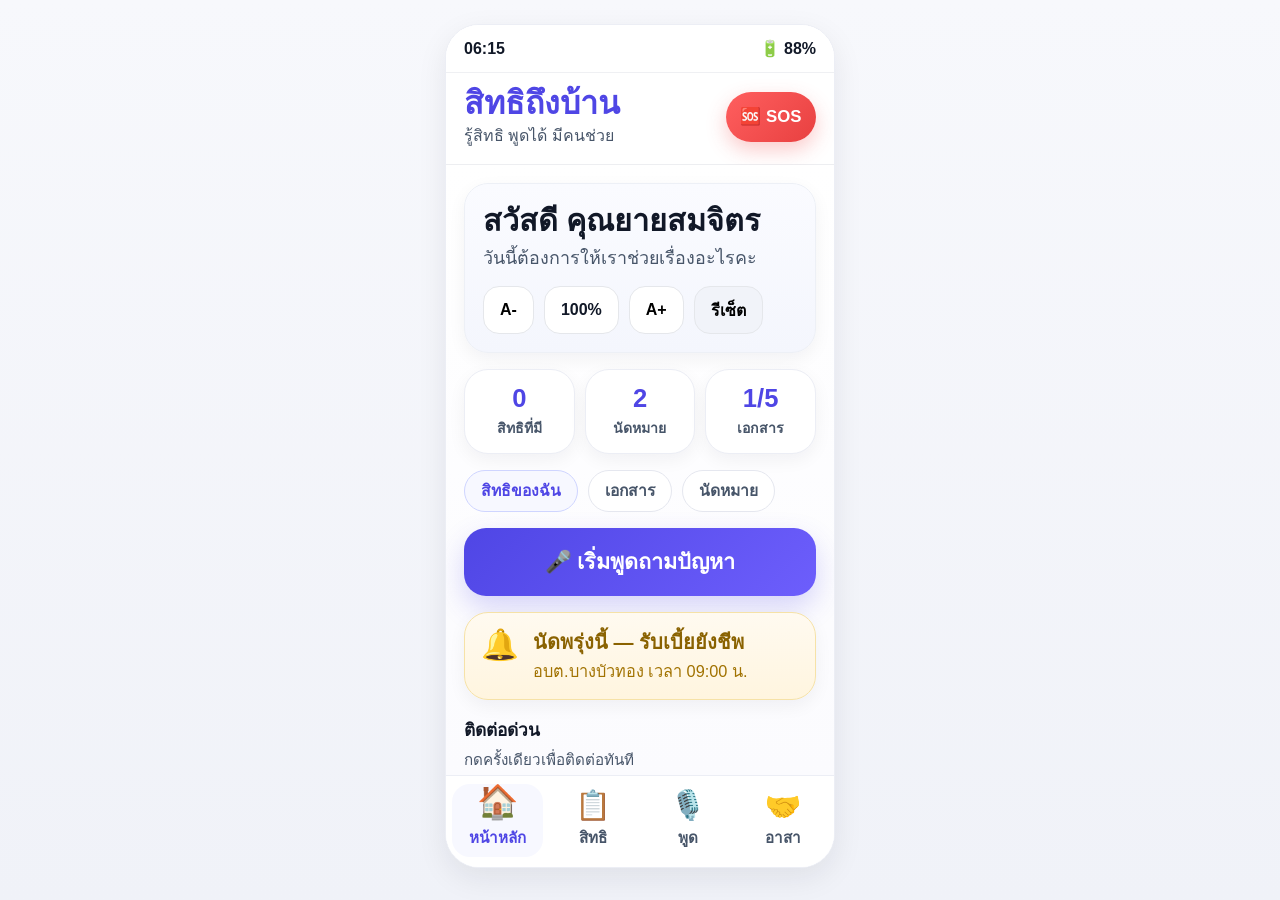
==== commit d2ab81e9: "แก้ครั้งที่2" ====
--- a/index.html
+++ b/index.html
@@ -7,467 +7,654 @@
   <link rel="stylesheet" href="styles.css" />
 </head>
 <body>
-<div class="phone-outer">
-<div class="phone">
-
-<!-- ══════════════════════════════
-     SCREEN 1: HOME
-══════════════════════════════ -->
-<section id="screen-home" class="screen active">
-  <div class="status-bar"><span>00:00</span><span>🔋 88%</span></div>
-
-  <header class="topbar topbar--logo">
-    <div>
-      <div class="topbar__logo">สิทธิถึงบ้าน</div>
-      <div class="topbar__tagline">รู้สิทธิ พูดได้ มีคนช่วย</div>
+  <div class="phone-outer">
+    <div class="phone">
+
+      <!-- ══════════════════════════════
+           SCREEN 1: HOME
+      ══════════════════════════════ -->
+      <section id="screen-home" class="screen active">
+        <div class="status-bar">
+          <span>00:00</span>
+          <span>🔋 88%</span>
+        </div>
+
+        <header class="topbar topbar--logo">
+          <div>
+            <div class="topbar__logo">สิทธิถึงบ้าน</div>
+            <div class="topbar__tagline">รู้สิทธิ พูดได้ มีคนช่วย</div>
+          </div>
+          <button id="emergencyBtn" class="topbar__sos">🆘 SOS</button>
+        </header>
+
+        <main class="content">
+          <section class="welcome-card">
+            <p class="greeting">สวัสดี คุณยายสมจิตร</p>
+            <p class="subtext">วันนี้ต้องการให้เราช่วยเรื่องอะไรคะ</p>
+
+            <div class="font-tools">
+              <button id="decreaseFontBtn" class="font-btn">A-</button>
+              <span id="fontScaleLabel" class="font-scale-label">100%</span>
+              <button id="increaseFontBtn" class="font-btn">A+</button>
+              <button id="resetFontBtn" class="font-btn font-btn--reset">รีเซ็ต</button>
+            </div>
+          </section>
+
+          <div class="stats-row">
+            <div class="stat-card">
+              <div class="stat-card__value" id="statRights">0</div>
+              <div class="stat-card__label">สิทธิที่มี</div>
+            </div>
+            <div class="stat-card">
+              <div class="stat-card__value" id="statAppoint">2</div>
+              <div class="stat-card__label">นัดหมาย</div>
+            </div>
+            <div class="stat-card">
+              <div class="stat-card__value" id="statDocs">4/5</div>
+              <div class="stat-card__label">เอกสาร</div>
+            </div>
+          </div>
+
+          <div class="tab-pills">
+            <button class="tab-pill active" type="button">สิทธิของฉัน</button>
+            <button class="tab-pill" type="button" onclick="App.showScreen('screen-docs')">เอกสาร</button>
+            <button class="tab-pill" type="button" onclick="App.showScreen('screen-appointments')">นัดหมาย</button>
+          </div>
+
+          <button class="btn-voice-main" onclick="App.showScreen('screen-voice')">
+            🎤 เริ่มพูดถามปัญหา
+          </button>
+
+          <div class="reminder-card">
+            <span class="reminder-card__icon">🔔</span>
+            <div class="reminder-card__text">
+              <div class="reminder-card__title">นัดพรุ่งนี้ — รับเบี้ยยังชีพ</div>
+              <div class="reminder-card__sub">อบต.บางบัวทอง เวลา 09:00 น.</div>
+            </div>
+          </div>
+
+          <div class="quick-contact-section">
+            <div class="section-head">
+              <div class="section-head__title">ติดต่อด่วน</div>
+              <div class="section-head__sub">กดครั้งเดียวเพื่อติดต่อทันที</div>
+            </div>
+
+            <div class="quick-contact-grid">
+              <a class="contact-card contact-card--caregiver" href="tel:0999999999">
+                <div class="contact-card__icon-wrap">
+                  <span class="contact-card__icon">📞</span>
+                </div>
+                <div class="contact-card__content">
+                  <div class="contact-card__title">โทรหาผู้ดูแล</div>
+                  <div class="contact-card__desc">ติดต่อคนในครอบครัวหรือผู้ดูแลทันที</div>
+                </div>
+                <span class="contact-card__arrow">→</span>
+              </a>
+
+              <a class="contact-card contact-card--emergency" href="tel:1669">
+                <div class="contact-card__icon-wrap">
+                  <span class="contact-card__icon">🚑</span>
+                </div>
+                <div class="contact-card__content">
+                  <div class="contact-card__title">โทรฉุกเฉิน 1669</div>
+                  <div class="contact-card__desc">ใช้เมื่อต้องการความช่วยเหลือเร่งด่วน</div>
+                </div>
+                <span class="contact-card__arrow">→</span>
+              </a>
+            </div>
+          </div>
+
+          <p class="section-label">บริการที่แนะนำ</p>
+
+          <div class="main-grid">
+            <button class="main-card" onclick="App.showScreen('screen-rights')">
+              <div class="main-card__icon">🗂️</div>
+              <div class="main-card__label">เช็กสิทธิ</div>
+              <div class="main-card__desc">ดูว่าคุณได้รับสิทธิอะไรบ้าง</div>
+            </button>
+
+            <button class="main-card" onclick="App.showScreen('screen-voice')">
+              <div class="main-card__icon">🎤</div>
+              <div class="main-card__label">ถามด้วยเสียง</div>
+              <div class="main-card__desc">พูดได้ทันที ไม่ต้องพิมพ์</div>
+            </button>
+
+            <button class="main-card" onclick="App.showScreen('screen-volunteer')">
+              <div class="main-card__icon">🤝</div>
+              <div class="main-card__label">ขอคนช่วย</div>
+              <div class="main-card__desc">นัดอาสามาช่วยที่บ้าน</div>
+            </button>
+
+            <button class="main-card" onclick="App.showScreen('screen-docs')">
+              <div class="main-card__icon">📄</div>
+              <div class="main-card__label">เอกสารที่ต้องใช้</div>
+              <div class="main-card__desc">เช็กก่อนออกจากบ้าน</div>
+            </button>
+          </div>
+
+          <button class="service-wide-card" onclick="App.showScreen('screen-steps')">
+            <div class="service-wide-card__icon">🪜</div>
+            <div class="service-wide-card__text">
+              <div class="service-wide-card__title">ขั้นตอนการรับสิทธิ</div>
+              <div class="service-wide-card__desc">ดูแบบทีละขั้น เข้าใจง่าย</div>
+            </div>
+          </button>
+
+          <button class="service-wide-card" onclick="App.showScreen('screen-appointments')">
+            <div class="service-wide-card__icon">🗓️</div>
+            <div class="service-wide-card__text">
+              <div class="service-wide-card__title">นัดหมายของฉัน</div>
+              <div class="service-wide-card__desc">ดูวันนัด รับเบี้ย ยื่นเอกสาร และอาสา</div>
+            </div>
+          </button>
+
+          <div class="quick-help-card">
+            <div class="quick-help-card__title">ช่วยเหลือด่วน</div>
+            <div class="quick-help-card__desc">
+              หากต้องการความช่วยเหลือทันที สามารถกดปุ่มฉุกเฉินด้านบนหรือด้านล่างได้
+            </div>
+          </div>
+
+          <a class="btn-emergency" href="tel:1669">🆘 โทรฉุกเฉิน 1669</a>
+        </main>
+
+        <nav class="nav-bar">
+          <button class="nav-item active" onclick="App.showScreen('screen-home')">
+            <span class="nav-item__icon">🏠</span>หน้าหลัก
+          </button>
+          <button class="nav-item" onclick="App.showScreen('screen-rights')">
+            <span class="nav-item__icon">📋</span>สิทธิ
+          </button>
+          <button class="nav-item" onclick="App.showScreen('screen-voice')">
+            <span class="nav-item__icon">🎙️</span>พูด
+          </button>
+          <button class="nav-item" onclick="App.showScreen('screen-volunteer')">
+            <span class="nav-item__icon">🤝</span>อาสา
+          </button>
+        </nav>
+      </section>
+
+      <!-- ══════════════════════════════
+           SCREEN 2: RIGHTS
+      ══════════════════════════════ -->
+      <section id="screen-rights" class="screen">
+        <div class="status-bar">
+          <span>00:00</span>
+          <span>🔋 88%</span>
+        </div>
+
+        <header class="topbar">
+          <button class="topbar__back" onclick="App.showScreen('screen-home')">← กลับ</button>
+          <div class="topbar__title">เช็กสิทธิของฉัน</div>
+        </header>
+
+        <main class="content">
+          <section class="info-card">
+            <p class="info-card__title">ตอบคำถามสั้น ๆ</p>
+            <p class="info-card__desc">เพื่อช่วยประเมินสิทธิที่เหมาะกับคุณ</p>
+          </section>
+
+          <div class="quiz-progress">
+            <div class="quiz-progress__label" id="quizProgressLabel">ตอบแล้ว 0 / 3 ข้อ</div>
+            <div class="progress-track">
+              <div class="progress-fill" id="quizProgressFill" style="width:0%"></div>
+            </div>
+          </div>
+
+          <section class="quiz-box">
+            <p class="quiz-box__question">คุณมีอายุเท่าไหร่?</p>
+            <button class="quiz-option selected" id="age-a" onclick="App.selectOption('age','age-a')">
+              <span class="quiz-option__check">✅</span> 60–69 ปี
+            </button>
+            <button class="quiz-option" id="age-b" onclick="App.selectOption('age','age-b')">
+              <span class="quiz-option__check">⬜</span> 70–79 ปี
+            </button>
+            <button class="quiz-option" id="age-c" onclick="App.selectOption('age','age-c')">
+              <span class="quiz-option__check">⬜</span> 80 ปีขึ้นไป
+            </button>
+          </section>
+
+          <section class="quiz-box">
+            <p class="quiz-box__question">รายได้ของคุณเป็นแบบใด?</p>
+            <button class="quiz-option" id="income-a" onclick="App.selectOption('income','income-a')">
+              <span class="quiz-option__check">⬜</span> ไม่มีรายได้ประจำ
+            </button>
+            <button class="quiz-option" id="income-b" onclick="App.selectOption('income','income-b')">
+              <span class="quiz-option__check">⬜</span> มีรายได้บ้างเล็กน้อย
+            </button>
+            <button class="quiz-option" id="income-c" onclick="App.selectOption('income','income-c')">
+              <span class="quiz-option__check">⬜</span> มีรายได้ประจำ
+            </button>
+          </section>
+
+          <section class="quiz-box">
+            <p class="quiz-box__question">ตอนนี้คุณอาศัยอยู่แบบใด?</p>
+            <button class="quiz-option" id="status-a" onclick="App.selectOption('status','status-a')">
+              <span class="quiz-option__check">⬜</span> อยู่คนเดียว
+            </button>
+            <button class="quiz-option" id="status-b" onclick="App.selectOption('status','status-b')">
+              <span class="quiz-option__check">⬜</span> อยู่กับครอบครัว
+            </button>
+            <button class="quiz-option" id="status-c" onclick="App.selectOption('status','status-c')">
+              <span class="quiz-option__check">⬜</span> มีผู้ดูแลประจำ
+            </button>
+          </section>
+
+          <section class="result-box" id="rightsResult">
+            กรุณาเลือกข้อมูลให้ครบเพื่อประเมินสิทธิของคุณ
+          </section>
+
+          <!-- เพิ่มใหม่: แยกสิทธิแบบเป็นข้อ -->
+          <section class="rights-detail-card" id="rightsDetailCard">
+            <div class="rights-detail-card__head">
+              <div>
+                <p class="rights-detail-card__eyebrow">สรุปผลแบบละเอียด</p>
+                <h3 class="rights-detail-card__title">สิทธิที่คุณอาจได้รับ</h3>
+              </div>
+              <div class="rights-score" id="rightsScore">รอประเมิน</div>
+            </div>
+
+            <div class="rights-list" id="rightsList">
+              <div class="rights-empty">กรุณาตอบคำถามให้ครบก่อน ระบบจะแยกสิทธิให้เป็นข้อ ๆ</div>
+            </div>
+
+            <div class="rights-tags" id="rightsTags">
+              <span class="rights-tag">ยังไม่มีข้อมูลเพียงพอ</span>
+            </div>
+          </section>
+
+          <!-- เพิ่มใหม่: เอกสารที่ควรเตรียม -->
+          <section class="rights-docs-card" id="rightsDocsCard">
+            <div class="rights-docs-card__head">
+              <h3 class="rights-docs-card__title">เอกสารที่ควรเตรียม</h3>
+              <span class="rights-docs-card__badge" id="rightsDocsCount">0 รายการ</span>
+            </div>
+
+            <div class="rights-docs-list" id="rightsDocsList">
+              <div class="rights-empty">ระบบจะแนะนำเอกสารหลังประเมินสิทธิ</div>
+            </div>
+          </section>
+
+          <div class="rights-action-row">
+            <button class="btn-secondary rights-action-btn" onclick="App.speakTextFromElement('rightsDetailCard')">
+              🔊 อ่านผลให้ฟัง
+            </button>
+            <button class="btn-secondary rights-action-btn" onclick="App.showScreen('screen-docs')">
+              📄 ไปหน้าเอกสาร
+            </button>
+          </div>
+
+          <section class="result-box">
+            <p class="result-box__title">ตัวอย่างสิทธิที่เกี่ยวข้อง</p>
+
+            <div class="right-item">
+              <span class="right-item__dot"></span>
+              <span class="right-item__text">เบี้ยยังชีพผู้สูงอายุรายเดือน</span>
+            </div>
+
+            <div class="right-item">
+              <span class="right-item__dot"></span>
+              <span class="right-item__text">สิทธิรักษาพยาบาลตามบัตรทอง</span>
+            </div>
+
+            <div class="right-item">
+              <span class="right-item__dot"></span>
+              <span class="right-item__text">บริการช่วยเหลือจากหน่วยงานในพื้นที่</span>
+            </div>
+
+            <button class="btn-primary" onclick="App.showScreen('screen-docs')" style="margin-top:12px">
+              📄 ดูเอกสารที่ต้องใช้
+            </button>
+          </section>
+        </main>
+
+        <nav class="nav-bar">
+          <button class="nav-item" onclick="App.showScreen('screen-home')">
+            <span class="nav-item__icon">🏠</span>หน้าหลัก
+          </button>
+          <button class="nav-item active" onclick="App.showScreen('screen-rights')">
+            <span class="nav-item__icon">📋</span>สิทธิ
+          </button>
+          <button class="nav-item" onclick="App.showScreen('screen-voice')">
+            <span class="nav-item__icon">🎙️</span>พูด
+          </button>
+          <button class="nav-item" onclick="App.showScreen('screen-volunteer')">
+            <span class="nav-item__icon">🤝</span>อาสา
+          </button>
+        </nav>
+      </section>
+
+      <!-- ══════════════════════════════
+           SCREEN 3: VOICE
+      ══════════════════════════════ -->
+      <section id="screen-voice" class="screen">
+        <div class="status-bar">
+          <span>00:00</span>
+          <span>🔋 88%</span>
+        </div>
+
+        <header class="topbar">
+          <button class="topbar__back" onclick="App.showScreen('screen-home')">← กลับ</button>
+          <div class="topbar__title">ถามด้วยเสียง</div>
+        </header>
+
+        <main class="content">
+          <section class="voice-guide-card">
+            <p class="voice-guide-card__title">กดปุ่มไมค์แล้วพูดได้เลย</p>
+            <p class="voice-guide-card__desc">เช่น "ฉันอายุ 65 ปี อยากรู้ว่ามีสิทธิอะไรบ้าง"</p>
+          </section>
+
+          <div class="voice-visual">
+            <div class="voice-wave" id="voiceWave">
+              <div class="voice-wave__bar"></div>
+              <div class="voice-wave__bar"></div>
+              <div class="voice-wave__bar"></div>
+              <div class="voice-wave__bar"></div>
+              <div class="voice-wave__bar"></div>
+            </div>
+
+            <div class="mic-circle" id="micBtn" onclick="App.toggleMic()">🎙️</div>
+            <p class="mic-status" id="micStatus">แตะเพื่อพูด</p>
+          </div>
+
+          <div class="transcript-box" id="transcriptBox">
+            <span class="transcript-box__placeholder">
+              ตัวอย่าง: "ฉันอายุ 65 ปี อยากรู้ว่าตัวเองมีสิทธิได้รับเงินอะไรบ้าง"
+            </span>
+          </div>
+
+          <div class="ai-reply" id="voiceAnswer">
+            กรุณากดปุ่มไมค์ แล้วระบบจะช่วยสรุปคำตอบให้คุณ
+          </div>
+
+          <div class="voice-actions">
+            <button id="stopSpeakBtn" class="btn-secondary">⏹ หยุดเสียง</button>
+            <button class="btn-primary" onclick="App.showScreen('screen-volunteer')">🤝 ขอคนช่วย</button>
+          </div>
+        </main>
+
+        <nav class="nav-bar">
+          <button class="nav-item" onclick="App.showScreen('screen-home')">
+            <span class="nav-item__icon">🏠</span>หน้าหลัก
+          </button>
+          <button class="nav-item" onclick="App.showScreen('screen-rights')">
+            <span class="nav-item__icon">📋</span>สิทธิ
+          </button>
+          <button class="nav-item active" onclick="App.showScreen('screen-voice')">
+            <span class="nav-item__icon">🎙️</span>พูด
+          </button>
+          <button class="nav-item" onclick="App.showScreen('screen-volunteer')">
+            <span class="nav-item__icon">🤝</span>อาสา
+          </button>
+        </nav>
+      </section>
+
+      <!-- ══════════════════════════════
+           SCREEN 4: VOLUNTEER
+      ══════════════════════════════ -->
+      <section id="screen-volunteer" class="screen">
+        <div class="status-bar">
+          <span>00:00</span>
+          <span>🔋 88%</span>
+        </div>
+
+        <header class="topbar">
+          <button class="topbar__back" onclick="App.showScreen('screen-home')">← กลับ</button>
+          <div class="topbar__title">ทีมอาสาช่วยสิทธิ</div>
+        </header>
+
+        <main class="content">
+          <section class="info-card">
+            <p class="info-card__title">มีคนพร้อมช่วยคุณ</p>
+            <p class="info-card__desc">อาสาสมัครสามารถช่วยกรอกเอกสาร นัดหมาย และพาไปรับสิทธิได้</p>
+          </section>
+
+          <div class="vol-card">
+            <div class="vol-card__avatar">👩</div>
+            <div class="vol-card__info">
+              <div class="vol-card__name">คุณสมใจ จันทร์ดี</div>
+              <div class="vol-card__detail">อบต.บางบัวทอง</div>
+              <div class="vol-card__badge">ว่าง พรุ่งนี้ 09:00 น.</div>
+            </div>
+            <button class="btn-appoint" onclick="App.confirmAppointment('คุณสมใจ')">นัด</button>
+          </div>
+
+          <div class="vol-card">
+            <div class="vol-card__avatar">👨</div>
+            <div class="vol-card__info">
+              <div class="vol-card__name">คุณประเสริฐ มั่นคง</div>
+              <div class="vol-card__detail">รพ.สต.บางรักน้อย</div>
+              <div class="vol-card__badge">ว่าง วันพุธ</div>
+            </div>
+            <button class="btn-appoint" onclick="App.confirmAppointment('คุณประเสริฐ')">นัด</button>
+          </div>
+
+          <div class="vol-card">
+            <div class="vol-card__avatar">👩‍⚕️</div>
+            <div class="vol-card__info">
+              <div class="vol-card__name">คุณวิภา สุขสม</div>
+              <div class="vol-card__detail">ศูนย์ผู้สูงอายุ</div>
+              <div class="vol-card__badge">ว่าง วันศุกร์</div>
+            </div>
+            <button class="btn-appoint" onclick="App.confirmAppointment('คุณวิภา')">นัด</button>
+          </div>
+
+          <div class="confirm-msg" id="confirmMsg">✅ นัดหมายสำเร็จแล้ว เจ้าหน้าที่จะติดต่อกลับโดยเร็ว</div>
+        </main>
+
+        <nav class="nav-bar">
+          <button class="nav-item" onclick="App.showScreen('screen-home')">
+            <span class="nav-item__icon">🏠</span>หน้าหลัก
+          </button>
+          <button class="nav-item" onclick="App.showScreen('screen-rights')">
+            <span class="nav-item__icon">📋</span>สิทธิ
+          </button>
+          <button class="nav-item" onclick="App.showScreen('screen-voice')">
+            <span class="nav-item__icon">🎙️</span>พูด
+          </button>
+          <button class="nav-item active" onclick="App.showScreen('screen-volunteer')">
+            <span class="nav-item__icon">🤝</span>อาสา
+          </button>
+        </nav>
+      </section>
+
+      <!-- ══════════════════════════════
+           SCREEN 5: DOCS
+      ══════════════════════════════ -->
+      <section id="screen-docs" class="screen">
+        <div class="status-bar">
+          <span>00:00</span>
+          <span>🔋 88%</span>
+        </div>
+
+        <header class="topbar">
+          <button class="topbar__back" onclick="App.showScreen('screen-home')">← กลับ</button>
+          <div class="topbar__title">เอกสารที่ต้องใช้</div>
+        </header>
+
+        <main class="content">
+          <section class="info-card">
+            <p class="info-card__title">เช็กก่อนออกจากบ้าน</p>
+            <p class="info-card__desc">เมื่อเตรียมครบแล้ว จะช่วยให้ติดต่อรับสิทธิได้ง่ายขึ้น</p>
+          </section>
+
+          <div class="quiz-progress">
+            <div class="quiz-progress__label" id="checklistProgressLabel">เตรียมแล้ว 0 / 5 รายการ</div>
+            <div class="progress-track">
+              <div class="progress-fill" id="checklistProgressFill" style="width:0%"></div>
+            </div>
+          </div>
+
+          <section class="checklist-card">
+            <label class="checklist-item"><input type="checkbox" checked /><span>บัตรประชาชนตัวจริง</span></label>
+            <label class="checklist-item"><input type="checkbox" /><span>ทะเบียนบ้าน</span></label>
+            <label class="checklist-item"><input type="checkbox" /><span>สมุดบัญชีธนาคาร</span></label>
+            <label class="checklist-item"><input type="checkbox" /><span>บัตรนัด / เอกสารจากหน่วยงาน</span></label>
+            <label class="checklist-item"><input type="checkbox" /><span>ใบมอบอำนาจ (ถ้ามีผู้ไปแทน)</span></label>
+          </section>
+
+          <section class="result-box">
+            <p class="result-box__title">คำแนะนำ</p>
+            <div class="right-item">
+              <span class="right-item__dot"></span>
+              <span class="right-item__text">หากเอกสารไม่ครบ ให้กด "ขอคนช่วย" เพื่อให้อาสาช่วยตรวจสอบ</span>
+            </div>
+            <div class="right-item">
+              <span class="right-item__dot"></span>
+              <span class="right-item__text">ถ่ายรูปเอกสารเก็บไว้ในโทรศัพท์ได้ จะสะดวกเวลาใช้งาน</span>
+            </div>
+          </section>
+
+          <button class="btn-primary" onclick="App.showScreen('screen-steps')">🪜 ดูขั้นตอนต่อไป</button>
+        </main>
+
+        <nav class="nav-bar">
+          <button class="nav-item" onclick="App.showScreen('screen-home')">
+            <span class="nav-item__icon">🏠</span>หน้าหลัก
+          </button>
+          <button class="nav-item" onclick="App.showScreen('screen-rights')">
+            <span class="nav-item__icon">📋</span>สิทธิ
+          </button>
+          <button class="nav-item" onclick="App.showScreen('screen-voice')">
+            <span class="nav-item__icon">🎙️</span>พูด
+          </button>
+          <button class="nav-item" onclick="App.showScreen('screen-volunteer')">
+            <span class="nav-item__icon">🤝</span>อาสา
+          </button>
+        </nav>
+      </section>
+
+      <!-- ══════════════════════════════
+           SCREEN 6: STEPS
+      ══════════════════════════════ -->
+      <section id="screen-steps" class="screen">
+        <div class="status-bar">
+          <span>00:00</span>
+          <span>🔋 88%</span>
+        </div>
+
+        <header class="topbar">
+          <button class="topbar__back" onclick="App.showScreen('screen-home')">← กลับ</button>
+          <div class="topbar__title">ขั้นตอนการรับสิทธิ</div>
+        </header>
+
+        <main class="content">
+          <section class="info-card">
+            <p class="info-card__title">ทำตามทีละขั้น</p>
+            <p class="info-card__desc">ออกแบบให้เข้าใจง่าย เหมาะกับผู้สูงอายุและผู้ดูแล</p>
+          </section>
+
+          <div class="step-card">
+            <div class="step-card__num">1</div>
+            <div class="step-card__text">
+              <div class="step-card__title">เช็กสิทธิของตัวเอง</div>
+              <div class="step-card__desc">ตอบคำถามสั้น ๆ เพื่อประเมินสิทธิที่เกี่ยวข้อง</div>
+            </div>
+          </div>
+
+          <div class="step-card">
+            <div class="step-card__num">2</div>
+            <div class="step-card__text">
+              <div class="step-card__title">เตรียมเอกสาร</div>
+              <div class="step-card__desc">เตรียมบัตรประชาชน ทะเบียนบ้าน และสมุดบัญชี</div>
+            </div>
+          </div>
+
+          <div class="step-card">
+            <div class="step-card__num">3</div>
+            <div class="step-card__text">
+              <div class="step-card__title">ไปตามวันนัด</div>
+              <div class="step-card__desc">ไปที่ อบต. หรือหน่วยบริการตามเวลาที่นัดหมาย</div>
+            </div>
+          </div>
+
+          <div class="step-card">
+            <div class="step-card__num">4</div>
+            <div class="step-card__text">
+              <div class="step-card__title">ขอความช่วยเหลือเมื่อจำเป็น</div>
+              <div class="step-card__desc">หากไม่สะดวกเดินทางหรือกรอกเอกสาร ให้กดขออาสา</div>
+            </div>
+          </div>
+
+          <button class="btn-primary" onclick="App.showScreen('screen-volunteer')">🤝 ขออาสาช่วยดำเนินการ</button>
+        </main>
+
+        <nav class="nav-bar">
+          <button class="nav-item" onclick="App.showScreen('screen-home')">
+            <span class="nav-item__icon">🏠</span>หน้าหลัก
+          </button>
+          <button class="nav-item" onclick="App.showScreen('screen-rights')">
+            <span class="nav-item__icon">📋</span>สิทธิ
+          </button>
+          <button class="nav-item" onclick="App.showScreen('screen-voice')">
+            <span class="nav-item__icon">🎙️</span>พูด
+          </button>
+          <button class="nav-item" onclick="App.showScreen('screen-volunteer')">
+            <span class="nav-item__icon">🤝</span>อาสา
+          </button>
+        </nav>
+      </section>
+
+      <!-- ══════════════════════════════
+           SCREEN 7: APPOINTMENTS
+      ══════════════════════════════ -->
+      <section id="screen-appointments" class="screen">
+        <div class="status-bar">
+          <span>00:00</span>
+          <span>🔋 88%</span>
+        </div>
+
+        <header class="topbar">
+          <button class="topbar__back" onclick="App.showScreen('screen-home')">← กลับ</button>
+          <div class="topbar__title">นัดหมายของฉัน</div>
+        </header>
+
+        <main class="content">
+          <div class="schedule-card">
+            <div class="schedule-card__date">พรุ่งนี้</div>
+            <div class="schedule-card__title">รับเบี้ยยังชีพผู้สูงอายุ</div>
+            <div class="schedule-card__desc">อบต.บางบัวทอง เวลา 09:00 น.</div>
+          </div>
+
+          <div class="schedule-card">
+            <div class="schedule-card__date">วันพุธ</div>
+            <div class="schedule-card__title">อาสาเข้าช่วยตรวจเอกสาร</div>
+            <div class="schedule-card__desc">คุณสมใจ จันทร์ดี เวลา 10:30 น.</div>
+          </div>
+
+          <div class="schedule-card">
+            <div class="schedule-card__date">สัปดาห์หน้า</div>
+            <div class="schedule-card__title">ตรวจสุขภาพตามสิทธิ</div>
+            <div class="schedule-card__desc">รพ.สต.บางรักน้อย เวลา 08:30 น.</div>
+          </div>
+
+          <div class="quick-help-card">
+            <div class="quick-help-card__title">เคล็ดลับ</div>
+            <div class="quick-help-card__desc">
+              ควรเตรียมเอกสารไว้ล่วงหน้า 1 วัน และให้ลูกหลานช่วยตรวจสอบอีกครั้ง
+            </div>
+          </div>
+        </main>
+
+        <nav class="nav-bar">
+          <button class="nav-item" onclick="App.showScreen('screen-home')">
+            <span class="nav-item__icon">🏠</span>หน้าหลัก
+          </button>
+          <button class="nav-item" onclick="App.showScreen('screen-rights')">
+            <span class="nav-item__icon">📋</span>สิทธิ
+          </button>
+          <button class="nav-item" onclick="App.showScreen('screen-voice')">
+            <span class="nav-item__icon">🎙️</span>พูด
+          </button>
+          <button class="nav-item" onclick="App.showScreen('screen-volunteer')">
+            <span class="nav-item__icon">🤝</span>อาสา
+          </button>
+        </nav>
+      </section>
+
     </div>
-    <button id="emergencyBtn" class="topbar__sos">🆘 SOS</button>
-  </header>
-
-  <main class="content">
-    <section class="welcome-card">
-      <p class="greeting">สวัสดี คุณยายสมจิตร</p>
-      <p class="subtext">วันนี้ต้องการให้เราช่วยเรื่องอะไรคะ</p>
-      <div class="font-tools">
-        <button id="decreaseFontBtn" class="font-btn">A-</button>
-        <span id="fontScaleLabel" class="font-scale-label">100%</span>
-        <button id="increaseFontBtn" class="font-btn">A+</button>
-        <button id="resetFontBtn" class="font-btn font-btn--reset">รีเซ็ต</button>
-      </div>
-    </section>
-
-    <!-- Stats row -->
-    <div class="stats-row">
-      <div class="stat-card">
-        <div class="stat-card__value" id="statRights">3</div>
-        <div class="stat-card__label">สิทธิที่มี</div>
-      </div>
-      <div class="stat-card">
-        <div class="stat-card__value" id="statAppoint">2</div>
-        <div class="stat-card__label">นัดหมาย</div>
-      </div>
-      <div class="stat-card">
-        <div class="stat-card__value" id="statDocs">4/5</div>
-        <div class="stat-card__label">เอกสาร</div>
-      </div>
-    </div>
-
-    <div class="tab-pills">
-      <button class="tab-pill active" type="button">สิทธิของฉัน</button>
-      <button class="tab-pill" type="button">เอกสาร</button>
-      <button class="tab-pill" type="button">นัดหมาย</button>
-    </div>
-
-    <button class="btn-voice-main" onclick="App.showScreen('screen-voice')">
-      🎤 เริ่มพูดถามปัญหา
-    </button>
-
-    <div class="reminder-card">
-      <span class="reminder-card__icon">🔔</span>
-      <div class="reminder-card__text">
-        <div class="reminder-card__title">นัดพรุ่งนี้ — รับเบี้ยยังชีพ</div>
-        <div class="reminder-card__sub">อบต.บางบัวทอง เวลา 09:00 น.</div>
-      </div>
-    </div>
-
-    <div class="quick-contact-section">
-      <div class="section-head">
-        <div class="section-head__title">ติดต่อด่วน</div>
-        <div class="section-head__sub">กดครั้งเดียวเพื่อติดต่อทันที</div>
-      </div>
-      <div class="quick-contact-grid">
-        <a class="contact-card contact-card--caregiver" href="tel:0999999999">
-          <div class="contact-card__icon-wrap"><span class="contact-card__icon">📞</span></div>
-          <div class="contact-card__content">
-            <div class="contact-card__title">โทรหาผู้ดูแล</div>
-            <div class="contact-card__desc">ติดต่อคนในครอบครัวหรือผู้ดูแลทันที</div>
-          </div>
-          <span class="contact-card__arrow">→</span>
-        </a>
-        <a class="contact-card contact-card--emergency" href="tel:1669">
-          <div class="contact-card__icon-wrap"><span class="contact-card__icon">🚑</span></div>
-          <div class="contact-card__content">
-            <div class="contact-card__title">โทรฉุกเฉิน 1669</div>
-            <div class="contact-card__desc">ใช้เมื่อต้องการความช่วยเหลือเร่งด่วน</div>
-          </div>
-          <span class="contact-card__arrow">→</span>
-        </a>
-      </div>
-    </div>
-
-    <p class="section-label">บริการที่แนะนำ</p>
-    <div class="main-grid">
-      <button class="main-card" onclick="App.showScreen('screen-rights')">
-        <div class="main-card__icon">🗂️</div>
-        <div class="main-card__label">เช็กสิทธิ</div>
-        <div class="main-card__desc">ดูว่าคุณได้รับสิทธิอะไรบ้าง</div>
-      </button>
-      <button class="main-card" onclick="App.showScreen('screen-voice')">
-        <div class="main-card__icon">🎤</div>
-        <div class="main-card__label">ถามด้วยเสียง</div>
-        <div class="main-card__desc">พูดได้ทันที ไม่ต้องพิมพ์</div>
-      </button>
-      <button class="main-card" onclick="App.showScreen('screen-volunteer')">
-        <div class="main-card__icon">🤝</div>
-        <div class="main-card__label">ขอคนช่วย</div>
-        <div class="main-card__desc">นัดอาสามาช่วยที่บ้าน</div>
-      </button>
-      <button class="main-card" onclick="App.showScreen('screen-docs')">
-        <div class="main-card__icon">📄</div>
-        <div class="main-card__label">เอกสารที่ต้องใช้</div>
-        <div class="main-card__desc">เช็กก่อนออกจากบ้าน</div>
-      </button>
-    </div>
-
-    <button class="service-wide-card" onclick="App.showScreen('screen-steps')">
-      <div class="service-wide-card__icon">🪜</div>
-      <div class="service-wide-card__text">
-        <div class="service-wide-card__title">ขั้นตอนการรับสิทธิ</div>
-        <div class="service-wide-card__desc">ดูแบบทีละขั้น เข้าใจง่าย</div>
-      </div>
-    </button>
-
-    <button class="service-wide-card" onclick="App.showScreen('screen-appointments')">
-      <div class="service-wide-card__icon">🗓️</div>
-      <div class="service-wide-card__text">
-        <div class="service-wide-card__title">นัดหมายของฉัน</div>
-        <div class="service-wide-card__desc">ดูวันนัด รับเบี้ย ยื่นเอกสาร และอาสา</div>
-      </div>
-    </button>
-
-    <div class="quick-help-card">
-      <div class="quick-help-card__title">ช่วยเหลือด่วน</div>
-      <div class="quick-help-card__desc">หากต้องการความช่วยเหลือทันที สามารถกดปุ่มฉุกเฉินด้านบนหรือด้านล่างได้</div>
-    </div>
-    <a class="btn-emergency" href="tel:1669">🆘 โทรฉุกเฉิน 1669</a>
-  </main>
-
-  <nav class="nav-bar">
-    <button class="nav-item active" onclick="App.showScreen('screen-home')"><span class="nav-item__icon">🏠</span>หน้าหลัก</button>
-    <button class="nav-item" onclick="App.showScreen('screen-rights')"><span class="nav-item__icon">📋</span>สิทธิ</button>
-    <button class="nav-item" onclick="App.showScreen('screen-voice')"><span class="nav-item__icon">🎙️</span>พูด</button>
-    <button class="nav-item" onclick="App.showScreen('screen-volunteer')"><span class="nav-item__icon">🤝</span>อาสา</button>
-  </nav>
-</section>
-
-<!-- ══════════════════════════════
-     SCREEN 2: RIGHTS
-══════════════════════════════ -->
-<section id="screen-rights" class="screen">
-  <div class="status-bar"><span>00:00</span><span>🔋 88%</span></div>
-  <header class="topbar">
-    <button class="topbar__back" onclick="App.showScreen('screen-home')">← กลับ</button>
-    <div class="topbar__title">เช็กสิทธิของฉัน</div>
-  </header>
-
-  <main class="content">
-    <section class="info-card">
-      <p class="info-card__title">ตอบคำถามสั้น ๆ</p>
-      <p class="info-card__desc">เพื่อช่วยประเมินสิทธิที่เหมาะกับคุณ</p>
-    </section>
-
-    <!-- Progress bar -->
-    <div class="quiz-progress">
-      <div class="quiz-progress__label" id="quizProgressLabel">ตอบแล้ว 0 / 3 ข้อ</div>
-      <div class="progress-track"><div class="progress-fill" id="quizProgressFill" style="width:0%"></div></div>
-    </div>
-
-    <section class="quiz-box">
-      <p class="quiz-box__question">คุณมีอายุเท่าไหร่?</p>
-      <button class="quiz-option selected" id="age-a" onclick="App.selectOption('age','age-a')"><span class="quiz-option__check">✅</span> 60–69 ปี</button>
-      <button class="quiz-option" id="age-b" onclick="App.selectOption('age','age-b')"><span class="quiz-option__check">⬜</span> 70–79 ปี</button>
-      <button class="quiz-option" id="age-c" onclick="App.selectOption('age','age-c')"><span class="quiz-option__check">⬜</span> 80 ปีขึ้นไป</button>
-    </section>
-
-    <section class="quiz-box">
-      <p class="quiz-box__question">รายได้ของคุณเป็นแบบใด?</p>
-      <button class="quiz-option" id="income-a" onclick="App.selectOption('income','income-a')"><span class="quiz-option__check">⬜</span> ไม่มีรายได้ประจำ</button>
-      <button class="quiz-option" id="income-b" onclick="App.selectOption('income','income-b')"><span class="quiz-option__check">⬜</span> มีรายได้บ้างเล็กน้อย</button>
-      <button class="quiz-option" id="income-c" onclick="App.selectOption('income','income-c')"><span class="quiz-option__check">⬜</span> มีรายได้ประจำ</button>
-    </section>
-
-    <section class="quiz-box">
-      <p class="quiz-box__question">ตอนนี้คุณอาศัยอยู่แบบใด?</p>
-      <button class="quiz-option" id="status-a" onclick="App.selectOption('status','status-a')"><span class="quiz-option__check">⬜</span> อยู่คนเดียว</button>
-      <button class="quiz-option" id="status-b" onclick="App.selectOption('status','status-b')"><span class="quiz-option__check">⬜</span> อยู่กับครอบครัว</button>
-      <button class="quiz-option" id="status-c" onclick="App.selectOption('status','status-c')"><span class="quiz-option__check">⬜</span> มีผู้ดูแลประจำ</button>
-    </section>
-
-    <section class="result-box" id="rightsResult">
-      กรุณาเลือกข้อมูลให้ครบเพื่อประเมินสิทธิของคุณ
-    </section>
-
-    <section class="result-box">
-      <p class="result-box__title">ตัวอย่างสิทธิที่เกี่ยวข้อง</p>
-      <div class="right-item"><span class="right-item__dot"></span><span class="right-item__text">เบี้ยยังชีพผู้สูงอายุรายเดือน</span></div>
-      <div class="right-item"><span class="right-item__dot"></span><span class="right-item__text">สิทธิรักษาพยาบาลตามบัตรทอง</span></div>
-      <div class="right-item"><span class="right-item__dot"></span><span class="right-item__text">บริการช่วยเหลือจากหน่วยงานในพื้นที่</span></div>
-      <button class="btn-primary" onclick="App.showScreen('screen-docs')" style="margin-top:12px">📄 ดูเอกสารที่ต้องใช้</button>
-    </section>
-  </main>
-
-  <nav class="nav-bar">
-    <button class="nav-item" onclick="App.showScreen('screen-home')"><span class="nav-item__icon">🏠</span>หน้าหลัก</button>
-    <button class="nav-item active" onclick="App.showScreen('screen-rights')"><span class="nav-item__icon">📋</span>สิทธิ</button>
-    <button class="nav-item" onclick="App.showScreen('screen-voice')"><span class="nav-item__icon">🎙️</span>พูด</button>
-    <button class="nav-item" onclick="App.showScreen('screen-volunteer')"><span class="nav-item__icon">🤝</span>อาสา</button>
-  </nav>
-</section>
-
-<!-- ══════════════════════════════
-     SCREEN 3: VOICE
-══════════════════════════════ -->
-<section id="screen-voice" class="screen">
-  <div class="status-bar"><span>00:00</span><span>🔋 88%</span></div>
-  <header class="topbar">
-    <button class="topbar__back" onclick="App.showScreen('screen-home')">← กลับ</button>
-    <div class="topbar__title">ถามด้วยเสียง</div>
-  </header>
-
-  <main class="content">
-    <section class="voice-guide-card">
-      <p class="voice-guide-card__title">กดปุ่มไมค์แล้วพูดได้เลย</p>
-      <p class="voice-guide-card__desc">เช่น "ฉันอายุ 65 ปี อยากรู้ว่ามีสิทธิอะไรบ้าง"</p>
-    </section>
-
-    <div class="voice-visual">
-      <!-- Sound wave bars -->
-      <div class="voice-wave" id="voiceWave">
-        <div class="voice-wave__bar"></div>
-        <div class="voice-wave__bar"></div>
-        <div class="voice-wave__bar"></div>
-        <div class="voice-wave__bar"></div>
-        <div class="voice-wave__bar"></div>
-      </div>
-      <div class="mic-circle" id="micBtn" onclick="App.toggleMic()">🎙️</div>
-      <p class="mic-status" id="micStatus">แตะเพื่อพูด</p>
-    </div>
-
-    <div class="transcript-box" id="transcriptBox">
-      <span class="transcript-box__placeholder">ตัวอย่าง: "ฉันอายุ 65 ปี อยากรู้ว่าตัวเองมีสิทธิได้รับเงินอะไรบ้าง"</span>
-    </div>
-
-    <div class="ai-reply" id="voiceAnswer">
-      กรุณากดปุ่มไมค์ แล้วระบบจะช่วยสรุปคำตอบให้คุณ
-    </div>
-
-    <div class="voice-actions">
-      <button id="stopSpeakBtn" class="btn-secondary">⏹ หยุดเสียง</button>
-      <button class="btn-primary" onclick="App.showScreen('screen-volunteer')">🤝 ขอคนช่วย</button>
-    </div>
-  </main>
-
-  <nav class="nav-bar">
-    <button class="nav-item" onclick="App.showScreen('screen-home')"><span class="nav-item__icon">🏠</span>หน้าหลัก</button>
-    <button class="nav-item" onclick="App.showScreen('screen-rights')"><span class="nav-item__icon">📋</span>สิทธิ</button>
-    <button class="nav-item active" onclick="App.showScreen('screen-voice')"><span class="nav-item__icon">🎙️</span>พูด</button>
-    <button class="nav-item" onclick="App.showScreen('screen-volunteer')"><span class="nav-item__icon">🤝</span>อาสา</button>
-  </nav>
-</section>
-
-<!-- ══════════════════════════════
-     SCREEN 4: VOLUNTEER
-══════════════════════════════ -->
-<section id="screen-volunteer" class="screen">
-  <div class="status-bar"><span>00:00</span><span>🔋 88%</span></div>
-  <header class="topbar">
-    <button class="topbar__back" onclick="App.showScreen('screen-home')">← กลับ</button>
-    <div class="topbar__title">ทีมอาสาช่วยสิทธิ</div>
-  </header>
-
-  <main class="content">
-    <section class="info-card">
-      <p class="info-card__title">มีคนพร้อมช่วยคุณ</p>
-      <p class="info-card__desc">อาสาสมัครสามารถช่วยกรอกเอกสาร นัดหมาย และพาไปรับสิทธิได้</p>
-    </section>
-
-    <div class="vol-card">
-      <div class="vol-card__avatar">👩</div>
-      <div class="vol-card__info">
-        <div class="vol-card__name">คุณสมใจ จันทร์ดี</div>
-        <div class="vol-card__detail">อบต.บางบัวทอง</div>
-        <div class="vol-card__badge">ว่าง พรุ่งนี้ 09:00 น.</div>
-      </div>
-      <button class="btn-appoint" onclick="App.confirmAppointment('คุณสมใจ')">นัด</button>
-    </div>
-
-    <div class="vol-card">
-      <div class="vol-card__avatar">👨</div>
-      <div class="vol-card__info">
-        <div class="vol-card__name">คุณประเสริฐ มั่นคง</div>
-        <div class="vol-card__detail">รพ.สต.บางรักน้อย</div>
-        <div class="vol-card__badge">ว่าง วันพุธ</div>
-      </div>
-      <button class="btn-appoint" onclick="App.confirmAppointment('คุณประเสริฐ')">นัด</button>
-    </div>
-
-    <div class="vol-card">
-      <div class="vol-card__avatar">👩‍⚕️</div>
-      <div class="vol-card__info">
-        <div class="vol-card__name">คุณวิภา สุขสม</div>
-        <div class="vol-card__detail">ศูนย์ผู้สูงอายุ</div>
-        <div class="vol-card__badge">ว่าง วันศุกร์</div>
-      </div>
-      <button class="btn-appoint" onclick="App.confirmAppointment('คุณวิภา')">นัด</button>
-    </div>
-
-    <div class="confirm-msg" id="confirmMsg">✅ นัดหมายสำเร็จแล้ว เจ้าหน้าที่จะติดต่อกลับโดยเร็ว</div>
-  </main>
-
-  <nav class="nav-bar">
-    <button class="nav-item" onclick="App.showScreen('screen-home')"><span class="nav-item__icon">🏠</span>หน้าหลัก</button>
-    <button class="nav-item" onclick="App.showScreen('screen-rights')"><span class="nav-item__icon">📋</span>สิทธิ</button>
-    <button class="nav-item" onclick="App.showScreen('screen-voice')"><span class="nav-item__icon">🎙️</span>พูด</button>
-    <button class="nav-item active" onclick="App.showScreen('screen-volunteer')"><span class="nav-item__icon">🤝</span>อาสา</button>
-  </nav>
-</section>
-
-<!-- ══════════════════════════════
-     SCREEN 5: DOCS
-══════════════════════════════ -->
-<section id="screen-docs" class="screen">
-  <div class="status-bar"><span>00:00</span><span>🔋 88%</span></div>
-  <header class="topbar">
-    <button class="topbar__back" onclick="App.showScreen('screen-home')">← กลับ</button>
-    <div class="topbar__title">เอกสารที่ต้องใช้</div>
-  </header>
-
-  <main class="content">
-    <section class="info-card">
-      <p class="info-card__title">เช็กก่อนออกจากบ้าน</p>
-      <p class="info-card__desc">เมื่อเตรียมครบแล้ว จะช่วยให้ติดต่อรับสิทธิได้ง่ายขึ้น</p>
-    </section>
-
-    <!-- Progress bar for checklist -->
-    <div class="quiz-progress">
-      <div class="quiz-progress__label" id="checklistProgressLabel">เตรียมแล้ว 0 / 5 รายการ</div>
-      <div class="progress-track"><div class="progress-fill" id="checklistProgressFill" style="width:0%"></div></div>
-    </div>
-
-    <section class="checklist-card">
-      <label class="checklist-item"><input type="checkbox" checked /><span>บัตรประชาชนตัวจริง</span></label>
-      <label class="checklist-item"><input type="checkbox" /><span>ทะเบียนบ้าน</span></label>
-      <label class="checklist-item"><input type="checkbox" /><span>สมุดบัญชีธนาคาร</span></label>
-      <label class="checklist-item"><input type="checkbox" /><span>บัตรนัด / เอกสารจากหน่วยงาน</span></label>
-      <label class="checklist-item"><input type="checkbox" /><span>ใบมอบอำนาจ (ถ้ามีผู้ไปแทน)</span></label>
-    </section>
-
-    <section class="result-box">
-      <p class="result-box__title">คำแนะนำ</p>
-      <div class="right-item"><span class="right-item__dot"></span><span class="right-item__text">หากเอกสารไม่ครบ ให้กด "ขอคนช่วย" เพื่อให้อาสาช่วยตรวจสอบ</span></div>
-      <div class="right-item"><span class="right-item__dot"></span><span class="right-item__text">ถ่ายรูปเอกสารเก็บไว้ในโทรศัพท์ได้ จะสะดวกเวลาใช้งาน</span></div>
-    </section>
-
-    <button class="btn-primary" onclick="App.showScreen('screen-steps')">🪜 ดูขั้นตอนต่อไป</button>
-  </main>
-
-  <nav class="nav-bar">
-    <button class="nav-item" onclick="App.showScreen('screen-home')"><span class="nav-item__icon">🏠</span>หน้าหลัก</button>
-    <button class="nav-item" onclick="App.showScreen('screen-rights')"><span class="nav-item__icon">📋</span>สิทธิ</button>
-    <button class="nav-item" onclick="App.showScreen('screen-voice')"><span class="nav-item__icon">🎙️</span>พูด</button>
-    <button class="nav-item" onclick="App.showScreen('screen-volunteer')"><span class="nav-item__icon">🤝</span>อาสา</button>
-  </nav>
-</section>
-
-<!-- ══════════════════════════════
-     SCREEN 6: STEPS
-══════════════════════════════ -->
-<section id="screen-steps" class="screen">
-  <div class="status-bar"><span>00:00</span><span>🔋 88%</span></div>
-  <header class="topbar">
-    <button class="topbar__back" onclick="App.showScreen('screen-home')">← กลับ</button>
-    <div class="topbar__title">ขั้นตอนการรับสิทธิ</div>
-  </header>
-
-  <main class="content">
-    <section class="info-card">
-      <p class="info-card__title">ทำตามทีละขั้น</p>
-      <p class="info-card__desc">ออกแบบให้เข้าใจง่าย เหมาะกับผู้สูงอายุและผู้ดูแล</p>
-    </section>
-
-    <div class="step-card">
-      <div class="step-card__num">1</div>
-      <div class="step-card__text">
-        <div class="step-card__title">เช็กสิทธิของตัวเอง</div>
-        <div class="step-card__desc">ตอบคำถามสั้น ๆ เพื่อประเมินสิทธิที่เกี่ยวข้อง</div>
-      </div>
-    </div>
-    <div class="step-card">
-      <div class="step-card__num">2</div>
-      <div class="step-card__text">
-        <div class="step-card__title">เตรียมเอกสาร</div>
-        <div class="step-card__desc">เตรียมบัตรประชาชน ทะเบียนบ้าน และสมุดบัญชี</div>
-      </div>
-    </div>
-    <div class="step-card">
-      <div class="step-card__num">3</div>
-      <div class="step-card__text">
-        <div class="step-card__title">ไปตามวันนัด</div>
-        <div class="step-card__desc">ไปที่ อบต. หรือหน่วยบริการตามเวลาที่นัดหมาย</div>
-      </div>
-    </div>
-    <div class="step-card">
-      <div class="step-card__num">4</div>
-      <div class="step-card__text">
-        <div class="step-card__title">ขอความช่วยเหลือเมื่อจำเป็น</div>
-        <div class="step-card__desc">หากไม่สะดวกเดินทางหรือกรอกเอกสาร ให้กดขออาสา</div>
-      </div>
-    </div>
-
-    <button class="btn-primary" onclick="App.showScreen('screen-volunteer')">🤝 ขออาสาช่วยดำเนินการ</button>
-  </main>
-
-  <nav class="nav-bar">
-    <button class="nav-item" onclick="App.showScreen('screen-home')"><span class="nav-item__icon">🏠</span>หน้าหลัก</button>
-    <button class="nav-item" onclick="App.showScreen('screen-rights')"><span class="nav-item__icon">📋</span>สิทธิ</button>
-    <button class="nav-item" onclick="App.showScreen('screen-voice')"><span class="nav-item__icon">🎙️</span>พูด</button>
-    <button class="nav-item" onclick="App.showScreen('screen-volunteer')"><span class="nav-item__icon">🤝</span>อาสา</button>
-  </nav>
-</section>
-
-<!-- ══════════════════════════════
-     SCREEN 7: APPOINTMENTS
-══════════════════════════════ -->
-<section id="screen-appointments" class="screen">
-  <div class="status-bar"><span>00:00</span><span>🔋 88%</span></div>
-  <header class="topbar">
-    <button class="topbar__back" onclick="App.showScreen('screen-home')">← กลับ</button>
-    <div class="topbar__title">นัดหมายของฉัน</div>
-  </header>
-
-  <main class="content">
-    <div class="schedule-card">
-      <div class="schedule-card__date">พรุ่งนี้</div>
-      <div class="schedule-card__title">รับเบี้ยยังชีพผู้สูงอายุ</div>
-      <div class="schedule-card__desc">อบต.บางบัวทอง เวลา 09:00 น.</div>
-    </div>
-    <div class="schedule-card">
-      <div class="schedule-card__date">วันพุธ</div>
-      <div class="schedule-card__title">อาสาเข้าช่วยตรวจเอกสาร</div>
-      <div class="schedule-card__desc">คุณสมใจ จันทร์ดี เวลา 10:30 น.</div>
-    </div>
-    <div class="schedule-card">
-      <div class="schedule-card__date">สัปดาห์หน้า</div>
-      <div class="schedule-card__title">ตรวจสุขภาพตามสิทธิ</div>
-      <div class="schedule-card__desc">รพ.สต.บางรักน้อย เวลา 08:30 น.</div>
-    </div>
-    <div class="quick-help-card">
-      <div class="quick-help-card__title">เคล็ดลับ</div>
-      <div class="quick-help-card__desc">ควรเตรียมเอกสารไว้ล่วงหน้า 1 วัน และให้ลูกหลานช่วยตรวจสอบอีกครั้ง</div>
-    </div>
-  </main>
-
-  <nav class="nav-bar">
-    <button class="nav-item" onclick="App.showScreen('screen-home')"><span class="nav-item__icon">🏠</span>หน้าหลัก</button>
-    <button class="nav-item" onclick="App.showScreen('screen-rights')"><span class="nav-item__icon">📋</span>สิทธิ</button>
-    <button class="nav-item" onclick="App.showScreen('screen-voice')"><span class="nav-item__icon">🎙️</span>พูด</button>
-    <button class="nav-item" onclick="App.showScreen('screen-volunteer')"><span class="nav-item__icon">🤝</span>อาสา</button>
-  </nav>
-</section>
-
-</div><!-- .phone -->
-</div><!-- .phone-outer -->
-
-<script src="app.js"></script>
+  </div>
+
+  <script src="app.js"></script>
 </body>
 </html>
--- a/styles.css
+++ b/styles.css
@@ -3,31 +3,26 @@
   --primary-2:#6d5efc;
   --primary-soft:#eef2ff;
   --primary-soft-2:#f7f8ff;
-
   --text:#111827;
   --text-soft:#475569;
   --text-faint:#6b7280;
-
   --bg:#f5f6fa;
   --surface:#ffffff;
   --surface-2:#f8f9fc;
   --surface-3:#f1f3f9;
   --line:#e5e7eb;
-
   --success:#16a34a;
   --warning:#f59e0b;
   --danger:#ef4444;
-
   --shadow:0 10px 30px rgba(20,25,40,.08);
   --shadow-soft:0 6px 18px rgba(20,25,40,.05);
-
   --radius-sm:14px;
   --radius-md:20px;
   --radius-lg:26px;
   --radius-xl:32px;
 }
 
-/* ── Dark mode ── */
+/* ════ DARK MODE ════ */
 @media(prefers-color-scheme:dark){
   :root{
     --primary:#a5b4fc;
@@ -47,1016 +42,612 @@
   }
   body{ background:#0f1117; }
   .phone{ border-color:#2d3050; }
-
-  /* ── Content & cards ── */
   .content{ background:var(--surface) !important; }
-  .welcome-card,
-  .info-card{ background:var(--surface-2) !important; }
-
-  /* greeting / subtext สีสว่างขึ้น */
+  .welcome-card,.info-card{ background:var(--surface-2) !important; }
   .greeting{ color:#f0f1f5; }
-  .subtext  { color:#c8cbd8; }
-
-  /* ── Reminder (เหลือง) ── */
-  .reminder-card{
-    background:#2e2508 !important;
-    border-color:#6b560f !important;
-  }
+  .subtext{ color:#c8cbd8; }
+  .font-btn,.font-scale-label{ background:#2b2f44 !important; border-color:#4a4e6a !important; color:#f0f1f5 !important; }
+  .font-btn:hover{ background:#363b55 !important; color:#fff !important; }
+  .tab-pill{ background:var(--surface-2); border-color:var(--line); color:#c8cbd8; }
+  .tab-pill.active{ background:var(--primary-soft); color:#c7d2fe; border-color:#4a4a9a; }
+  .tab-pill:hover:not(.active){ background:var(--surface-3); color:#f0f1f5; }
+  .reminder-card{ background:#2e2508 !important; border-color:#6b560f !important; }
   .reminder-card__title{ color:#fde68a; }
-  .reminder-card__sub  { color:#fbbf24; }
-
-  /* ── Quick help (แดง) ── */
-  .quick-help-card{
-    background:#2d1010 !important;
-    border-color:#6b2020 !important;
-  }
+  .reminder-card__sub{ color:#fbbf24; }
+  .quick-help-card{ background:#2d1010 !important; border-color:#6b2020 !important; }
   .quick-help-card__title{ color:#fca5a5; }
-  .quick-help-card__desc { color:#e8a0a0; }
-
-  /* ── Voice / Result ── */
-  .voice-guide-card{
-    background:#1d2248 !important;
-    border-color:#3a4080 !important;
-  }
-  .result-box{
-    background:#1d2248 !important;
-    border-color:#3a4080 !important;
-  }
+  .quick-help-card__desc{ color:#e8a0a0; }
+  .voice-guide-card{ background:#1d2248 !important; border-color:#3a4080 !important; }
+  .result-box{ background:#1d2248 !important; border-color:#3a4080 !important; }
   .result-box__title{ color:#c7d2fe; }
-  .right-item__text { color:#c8cbd8; }
-
-  /* ── Font buttons ── */
-  .font-btn,
-  .font-scale-label{
-    background:#2b2f44 !important;
-    border-color:#4a4e6a !important;
-    color:#f0f1f5 !important;
-  }
-  .font-btn:hover{
-    background:#363b55 !important;
-    color:#ffffff !important;
-  }
-
-  /* ── Tab pills ── */
-  .tab-pill{
-    background:var(--surface-2);
-    border-color:var(--line);
-    color:#c8cbd8;
-  }
-  .tab-pill.active{
-    background:var(--primary-soft);
-    color:#c7d2fe;
-    border-color:#4a4a9a;
-  }
-  .tab-pill:hover:not(.active){ background:var(--surface-3); color:#f0f1f5; }
-
-  /* ── Quiz ── */
-  .quiz-box{
-    background:var(--surface-2) !important;
-    border-color:var(--line) !important;
-  }
-  .quiz-box__question{
-    color:#f0f1f5 !important;
-  }
-  .quiz-option{
-    background:var(--surface-3) !important;
-    border-color:var(--line) !important;
-    color:#f0f1f5 !important;
-  }
-  .quiz-option:hover{
-    background:#333754 !important;
-    color:#f0f1f5 !important;
-  }
-  .quiz-option.selected{
-    background:var(--primary-soft) !important;
-    border-color:#5a5aaa !important;
-    color:#c7d2fe !important;
-  }
-
-  /* ── Cards ── */
-  .main-card{
-    background:var(--surface-2);
-    border-color:var(--line);
-  }
-  .main-card__icon{
-    background:#2d2b5a !important;
-    border:1px solid #4a4a9a;
-  }
+  .right-item__text{ color:#c8cbd8; }
+  .quiz-box{ background:var(--surface-2) !important; border-color:var(--line) !important; }
+  .quiz-box__question{ color:#f0f1f5 !important; }
+  .quiz-option{ background:var(--surface-3) !important; border-color:var(--line) !important; color:#f0f1f5 !important; }
+  .quiz-option:hover{ background:#333754 !important; }
+  .quiz-option.selected{ background:var(--primary-soft) !important; border-color:#5a5aaa !important; color:#c7d2fe !important; }
+  .main-card{ background:var(--surface-2); border-color:var(--line); }
+  .main-card__icon{ background:#2d2b5a !important; border:1px solid #4a4a9a; }
   .main-card__label{ color:#f0f1f5 !important; }
-  .main-card__desc { color:#c8cbd8 !important; }
-  .section-label   { color:#c8cbd8; }
-
+  .main-card__desc{ color:#c8cbd8 !important; }
+  .section-label{ color:#c8cbd8; }
   .info-card__title{ color:#f0f1f5; }
-  .info-card__desc { color:#c8cbd8; }
-
+  .info-card__desc{ color:#c8cbd8; }
   .schedule-card{ background:var(--surface-2) !important; }
   .schedule-card__title{ color:#f0f1f5; }
-  .schedule-card__desc { color:#c8cbd8; }
-
-  .service-wide-card{
-    background:var(--surface-2) !important;
-  }
+  .schedule-card__desc{ color:#c8cbd8; }
+  .service-wide-card{ background:var(--surface-2) !important; }
   .service-wide-card__title{ color:#f0f1f5; }
-  .service-wide-card__desc { color:#c8cbd8; }
-
-  /* ── Section head ── */
+  .service-wide-card__desc{ color:#c8cbd8; }
   .section-head__title{ color:#f0f1f5; }
-  .section-head__sub  { color:#c8cbd8; }
-
-  /* ── Contact cards ── */
+  .section-head__sub{ color:#c8cbd8; }
   .contact-card{ background:var(--surface-2) !important; }
   .contact-card__title{ color:#f0f1f5; }
-  .contact-card__desc { color:#c8cbd8; }
-
-  /* ── Voice screen ── */
+  .contact-card__desc{ color:#c8cbd8; }
   .transcript-box{ background:var(--surface-2); color:#f0f1f5; }
   .transcript-box__placeholder{ color:#9499b0; }
   .mic-status{ color:#c8cbd8; }
-  .ai-reply{
-    background:#1d2248 !important;
-    border-color:#3a4080 !important;
-    color:#c8cbd8;
-  }
+  .ai-reply{ background:#1d2248 !important; border-color:#3a4080 !important; color:#c8cbd8; }
   .voice-answer-card h3{ color:#c7d2fe; }
-  .voice-answer-card p { color:#c8cbd8; }
-
-  /* ── Volunteer ── */
+  .voice-answer-card p{ color:#c8cbd8; }
   .vol-card{ background:var(--surface-2); }
-  .vol-card__name  { color:#f0f1f5; }
+  .vol-card__name{ color:#f0f1f5; }
   .vol-card__detail{ color:#c8cbd8; }
-
-  /* ── Docs / Steps ── */
-  .checklist-item{
-    background:var(--surface-2);
-    border-color:var(--line);
-    color:#f0f1f5;
-  }
+  .vol-card__badge{ background:#14532d; color:#86efac; }
+  .checklist-item{ background:var(--surface-2); border-color:var(--line); color:#f0f1f5; }
+  .checklist-item:has(input:checked){ border-color:#5a5aaa !important; background:var(--primary-soft) !important; }
   .step-card{ background:var(--surface-2); }
   .step-card__title{ color:#f0f1f5; }
-  .step-card__desc { color:#c8cbd8; }
-
-  /* ── Nav bar ── */
-  .nav-bar{
-    background:rgba(28,31,46,.97);
-    border-top-color:var(--line);
-  }
+  .step-card__desc{ color:#c8cbd8; }
+  .nav-bar{ background:rgba(28,31,46,.97); border-top-color:var(--line); }
   .nav-item{ color:#c8cbd8; }
-  .nav-item.active{
-    color:#c7d2fe;
-    background:var(--primary-soft);
-  }
-
-  /* ── Topbar / Status ── */
-  .topbar{
-    background:var(--surface);
-    border-bottom-color:var(--line);
-  }
+  .nav-item.active{ color:#c7d2fe; background:var(--primary-soft); }
+  .topbar{ background:var(--surface); border-bottom-color:var(--line); }
   .topbar__title{ color:#f0f1f5; }
   .topbar__tagline{ color:#c8cbd8; }
   .topbar__logo{ color:#a5b4fc; }
   .topbar__back{ color:#f0f1f5; background:var(--surface-3); }
-  .status-bar{
-    background:var(--surface);
-    border-bottom-color:var(--line);
-    color:#f0f1f5;
-  }
-
-  /* ── Confirm msg ── */
-  .confirm-msg{
-    background:#0d2a1a !important;
-    border-color:#1a5c34 !important;
-    color:#6ee7b7;
-  }
-
-  /* ── Mic circle ── */
-  .mic-circle{
-    background:linear-gradient(135deg,#3d3a8a,#5046c8) !important;
-    box-shadow:0 14px 30px rgba(80,70,200,.35) !important;
-  }
-  .mic-circle.recording{
-    background:linear-gradient(135deg,#c0392b,#e84040) !important;
-  }
-
-  /* ── Btn secondary ── */
-  .btn-secondary{
-    background:#2b2f44 !important;
-    color:#f0f1f5 !important;
-    border:1px solid #4a4e6a;
-  }
-  .btn-secondary:hover{ background:#333754; }
-  .speak-btn{
-    background:var(--primary-soft);
-    color:#c7d2fe;
-    border-color:#4a4a9a;
-  }
-}
-
-*,*::before,*::after{
-  box-sizing:border-box;
-  margin:0;
-  padding:0;
-}
-
-html,body{
-  width:100%;
-  height:100%;
-}
-
+  .status-bar{ background:var(--surface); border-bottom-color:var(--line); color:#f0f1f5; }
+  .confirm-msg{ background:#0d2a1a !important; border-color:#1a5c34 !important; color:#6ee7b7; }
+  .mic-circle{ background:linear-gradient(135deg,#3d3a8a,#5046c8) !important; box-shadow:0 14px 30px rgba(80,70,200,.35) !important; }
+  .mic-circle.recording{ background:linear-gradient(135deg,#c0392b,#e84040) !important; }
+  .btn-secondary{ background:#2b2f44 !important; color:#f0f1f5 !important; border:1px solid #4a4e6a; }
+  .btn-secondary:hover{ background:#333754 !important; }
+  .speak-btn{ background:var(--primary-soft); color:#c7d2fe; border-color:#4a4a9a; }
+  .progress-track{ background:#2b2f44; }
+  .stat-card{ background:var(--surface-2) !important; border-color:var(--line) !important; }
+  .stat-card__value{ color:#c7d2fe !important; }
+  .stat-card__label{ color:#c8cbd8 !important; }
+  .toast{ background:#1d2248; border-color:#3a4080; color:#c7d2fe; }
+  .voice-wave__bar{ background:linear-gradient(180deg,#a5b4fc,#c7d2fe); }
+}
+
+/* ════ RESET ════ */
+*,*::before,*::after{ box-sizing:border-box; margin:0; padding:0; }
+html,body{ width:100%; height:100%; }
 body{
   font-family:'Sarabun','Noto Sans Thai',sans-serif;
   background:linear-gradient(180deg,#f7f8fc 0%,#f0f2f8 100%);
   color:var(--text);
-  display:flex;
-  justify-content:center;
-  align-items:flex-start;
+  display:flex; justify-content:center; align-items:flex-start;
   padding:24px 12px;
 }
-
-button{
-  font-family:inherit;
-  border:none;
-  cursor:pointer;
-  background:none;
-}
-
-a{
-  text-decoration:none;
-  color:inherit;
-}
-
-.phone-outer{
-  width:100%;
-  display:flex;
-  justify-content:center;
-}
-
+button{ font-family:inherit; border:none; cursor:pointer; background:none; }
+a{ text-decoration:none; color:inherit; }
+
+/* ════ PHONE ════ */
+.phone-outer{ width:100%; display:flex; justify-content:center; }
 .phone{
-  width:390px;
-  height:844px;
-  background:var(--surface);
-  border-radius:34px;
-  overflow:hidden;
-  box-shadow:var(--shadow);
-  border:1px solid #eceef5;
-  display:flex;
-  flex-direction:column;
-}
-
-.screen{
-  display:none;
-  height:100%;
-  flex-direction:column;
-  background:var(--surface);
-}
-
-.screen.active{
-  display:flex;
-}
-
+  width:390px; height:844px;
+  background:var(--surface); border-radius:34px; overflow:hidden;
+  box-shadow:var(--shadow); border:1px solid #eceef5;
+  display:flex; flex-direction:column;
+}
+.screen{ display:none; height:100%; flex-direction:column; background:var(--surface); }
+.screen.active{ display:flex; }
+.screen.slide-in{ animation:slideIn .28s cubic-bezier(.4,0,.2,1) both; }
+@keyframes slideIn{
+  from{ opacity:0; transform:translateX(18px); }
+  to{ opacity:1; transform:translateX(0); }
+}
+
+/* ════ STATUS BAR ════ */
 .status-bar{
-  height:48px;
-  display:flex;
-  align-items:center;
-  justify-content:space-between;
-  padding:0 18px;
-  background:var(--surface);
-  color:var(--text);
-  font-size:1rem;
-  font-weight:800;
-  border-bottom:1px solid rgba(229,231,235,.6);
-}
-
+  height:48px; display:flex; align-items:center; justify-content:space-between;
+  padding:0 18px; background:var(--surface); color:var(--text);
+  font-size:1rem; font-weight:800; border-bottom:1px solid rgba(229,231,235,.6);
+}
+
+/* ════ TOPBAR ════ */
 .topbar{
-  min-height:92px;
-  background:var(--surface);
-  display:flex;
-  align-items:center;
-  gap:14px;
-  padding:14px 18px 18px;
-  border-bottom:1px solid rgba(229,231,235,.7);
-}
-
-.topbar--logo{
-  justify-content:space-between;
-  align-items:center;
-}
-
-.topbar--logo > div:first-child{
-  flex:1;
-  min-width:0;
-}
-
-.topbar__logo{
-  font-size:2rem;
-  font-weight:900;
-  line-height:1.05;
-  color:var(--primary);
-}
-
-.topbar__tagline{
-  margin-top:4px;
-  font-size:1rem;
-  color:var(--text-soft);
-  line-height:1.35;
-}
-
-.topbar__title{
-  font-size:1.7rem;
-  font-weight:900;
-  line-height:1.15;
-  color:var(--text);
-  flex:1;
-}
-
+  min-height:92px; background:var(--surface);
+  display:flex; align-items:center; gap:14px;
+  padding:14px 18px 18px; border-bottom:1px solid rgba(229,231,235,.7);
+}
+.topbar--logo{ justify-content:space-between; align-items:center; }
+.topbar--logo > div:first-child{ flex:1; min-width:0; }
+.topbar__logo{ font-size:2rem; font-weight:900; line-height:1.05; color:var(--primary); }
+.topbar__tagline{ margin-top:4px; font-size:1rem; color:var(--text-soft); line-height:1.35; }
+.topbar__title{ font-size:1.7rem; font-weight:900; line-height:1.15; color:var(--text); flex:1; }
 .topbar__back{
-  min-width:96px;
-  height:46px;
-  padding:0 16px;
-  border-radius:999px;
-  background:var(--surface-3);
-  color:var(--text);
-  display:inline-flex;
-  align-items:center;
-  justify-content:center;
-  font-size:1.05rem;
-  font-weight:800;
-  transition:opacity .15s;
+  min-width:96px; height:46px; padding:0 16px; border-radius:999px;
+  background:var(--surface-3); color:var(--text);
+  display:inline-flex; align-items:center; justify-content:center;
+  font-size:1.05rem; font-weight:800;
+  transition:opacity .15s,transform .15s;
 }
 .topbar__back:hover{ opacity:.75; }
-
+.topbar__back:active{ transform:scale(0.95); }
 .topbar__sos{
-  min-width:90px;
-  height:50px;
-  border-radius:999px;
-  background:linear-gradient(135deg,#ff5f5f,#e84040);
-  color:#fff;
-  display:inline-flex;
-  align-items:center;
-  justify-content:center;
-  font-size:1.05rem;
-  font-weight:900;
+  min-width:90px; height:50px; border-radius:999px;
+  background:linear-gradient(135deg,#ff5f5f,#e84040); color:#fff;
+  display:inline-flex; align-items:center; justify-content:center;
+  font-size:1.05rem; font-weight:900;
   box-shadow:0 8px 20px rgba(239,68,68,.28);
   transition:transform .15s,opacity .15s;
-}
-.topbar__sos:hover { opacity:.88; }
+  animation:sos-pulse 3s ease-in-out infinite;
+}
+@keyframes sos-pulse{
+  0%,100%{ box-shadow:0 8px 20px rgba(239,68,68,.28); }
+  50%{ box-shadow:0 8px 30px rgba(239,68,68,.55); }
+}
+.topbar__sos:hover{ opacity:.88; }
 .topbar__sos:active{ transform:scale(0.95); }
 
+/* ════ CONTENT ════ */
 .content{
-  flex:1;
-  min-height:0;
-  overflow-y:auto;
-  padding:18px;
+  flex:1; min-height:0; overflow-y:auto; padding:18px;
   background:linear-gradient(180deg,#ffffff 0%,#fbfbfe 100%);
 }
-
 .content::-webkit-scrollbar{ width:8px; }
 .content::-webkit-scrollbar-thumb{ background:#d9ddea; border-radius:999px; }
-
-.greeting{
-  font-size:1.9rem;
-  font-weight:900;
-  line-height:1.2;
-  margin-bottom:6px;
-}
-
-.subtext{
-  font-size:1.12rem;
-  line-height:1.55;
-  color:var(--text-soft);
-}
-
-.section-label{
-  font-size:1.05rem;
-  font-weight:800;
-  color:var(--text-soft);
-  margin:18px 0 12px;
-}
-
-.welcome-card,
-.info-card,
-.voice-guide-card,
-.quick-help-card,
-.quiz-box,
-.result-box,
-.transcript-box,
-.ai-reply,
-.reminder-card,
-.vol-card,
-.confirm-msg,
-.checklist-card,
-.step-card,
-.schedule-card,
-.service-wide-card,
-.contact-card{
-  background:var(--surface-2);
-  border:1px solid #edf0f6;
-  border-radius:24px;
-  box-shadow:var(--shadow-soft);
-}
-
+.content > *{ animation:fadeUp .35s cubic-bezier(.4,0,.2,1) both; }
+.content > *:nth-child(1){ animation-delay:.04s; }
+.content > *:nth-child(2){ animation-delay:.08s; }
+.content > *:nth-child(3){ animation-delay:.12s; }
+.content > *:nth-child(4){ animation-delay:.16s; }
+.content > *:nth-child(5){ animation-delay:.20s; }
+.content > *:nth-child(6){ animation-delay:.24s; }
+.content > *:nth-child(7){ animation-delay:.28s; }
+.content > *:nth-child(8){ animation-delay:.32s; }
+@keyframes fadeUp{
+  from{ opacity:0; transform:translateY(10px); }
+  to{ opacity:1; transform:translateY(0); }
+}
+
+.greeting{ font-size:1.9rem; font-weight:900; line-height:1.2; margin-bottom:6px; }
+.subtext{ font-size:1.12rem; line-height:1.55; color:var(--text-soft); }
+.section-label{ font-size:1.05rem; font-weight:800; color:var(--text-soft); margin:18px 0 12px; }
+
+/* ════ SHARED CARD BASE ════ */
+.welcome-card,.info-card,.voice-guide-card,.quick-help-card,
+.quiz-box,.result-box,.transcript-box,.ai-reply,.reminder-card,
+.vol-card,.confirm-msg,.checklist-card,.step-card,.schedule-card,
+.service-wide-card,.contact-card,.stat-card{
+  background:var(--surface-2); border:1px solid #edf0f6;
+  border-radius:24px; box-shadow:var(--shadow-soft);
+}
+
+/* ════ WELCOME CARD ════ */
 .welcome-card{
   background:linear-gradient(180deg,#fafbff 0%,#f4f6fd 100%);
-  padding:18px;
-  margin-bottom:16px;
-}
-
-.font-tools{
-  display:flex;
-  flex-wrap:wrap;
-  gap:10px;
-  margin-top:14px;
-}
-
-.font-btn,
-.font-scale-label{
-  min-height:48px;
-  padding:0 16px;
-  border-radius:16px;
-  background:#fff;
-  border:1px solid var(--line);
-  display:inline-flex;
-  align-items:center;
-  justify-content:center;
-  font-size:1rem;
-  font-weight:800;
-  transition:background .15s,transform .1s;
-}
-.font-btn:hover { background:var(--surface-3); }
-.font-btn:active{ transform:scale(0.95); }
-
-.font-btn--reset{
-  background:var(--surface-3);
-}
-
-.tab-pills{
-  display:flex;
-  gap:10px;
-  overflow:auto;
-  margin-bottom:16px;
-}
-
+  padding:18px; margin-bottom:16px;
+}
+.font-tools{ display:flex; flex-wrap:wrap; gap:10px; margin-top:14px; }
+.font-btn,.font-scale-label{
+  min-height:48px; padding:0 16px; border-radius:16px;
+  background:#fff; border:1px solid var(--line);
+  display:inline-flex; align-items:center; justify-content:center;
+  font-size:1rem; font-weight:800;
+  transition:background .15s,transform .12s,box-shadow .15s;
+}
+.font-btn:hover{ background:var(--surface-3); box-shadow:0 4px 12px rgba(79,70,229,.10); }
+.font-btn:active{ transform:scale(0.92); }
+.font-btn--reset{ background:var(--surface-3); }
+
+/* ════ TAB PILLS ════ */
+.tab-pills{ display:flex; gap:10px; overflow:auto; margin-bottom:16px; }
 .tab-pill{
-  min-height:42px;
-  padding:0 16px;
-  border-radius:999px;
-  background:#fff;
-  border:1px solid #e5e7ef;
-  color:var(--text-soft);
-  font-size:.98rem;
-  font-weight:800;
-  white-space:nowrap;
-  transition:background .15s,color .15s;
-}
-
-.tab-pill.active{
-  background:var(--primary-soft-2);
-  color:var(--primary);
-  border-color:#cfd5ff;
-}
+  min-height:42px; padding:0 16px; border-radius:999px;
+  background:#fff; border:1px solid #e5e7ef; color:var(--text-soft);
+  font-size:.98rem; font-weight:800; white-space:nowrap;
+  transition:background .2s,color .2s,transform .15s;
+}
+.tab-pill.active{ background:var(--primary-soft-2); color:var(--primary); border-color:#cfd5ff; }
 .tab-pill:hover:not(.active){ background:var(--surface-3); }
-
-/* ── Button base transitions ── */
-.btn-voice-main,
-.btn-primary,
-.btn-secondary,
-.btn-emergency,
+.tab-pill:active{ transform:scale(0.95); }
+
+/* ════ BUTTONS ════ */
+.btn-voice-main,.btn-primary,.btn-secondary,.btn-emergency,.btn-appoint{
+  transition:transform .18s ease,box-shadow .18s ease,opacity .15s ease;
+}
+.btn-voice-main{
+  width:100%; min-height:68px; border-radius:22px;
+  background:linear-gradient(135deg,var(--primary),var(--primary-2)); color:#fff;
+  display:flex; align-items:center; justify-content:center; gap:10px;
+  padding:16px 18px; font-size:1.35rem; font-weight:900; margin-bottom:16px;
+  box-shadow:0 12px 28px rgba(79,70,229,.22); position:relative; overflow:hidden;
+}
+.btn-voice-main:hover{ box-shadow:0 16px 36px rgba(79,70,229,.32); opacity:.93; }
+.btn-voice-main:active{ transform:scale(0.97); }
+.btn-primary{
+  width:100%; min-height:64px; border-radius:20px;
+  background:linear-gradient(135deg,var(--primary),var(--primary-2)); color:#fff;
+  display:flex; align-items:center; justify-content:center; gap:10px;
+  padding:16px 18px; font-size:1.18rem; font-weight:900;
+  box-shadow:0 10px 24px rgba(79,70,229,.20);
+}
+.btn-primary:hover{ opacity:.92; box-shadow:0 14px 30px rgba(79,70,229,.30); }
+.btn-primary:active{ transform:scale(0.97); }
+.btn-secondary{
+  flex:1; min-height:64px; border-radius:20px;
+  background:#eef1f8; color:var(--text);
+  display:flex; align-items:center; justify-content:center;
+  padding:16px; font-size:1.1rem; font-weight:800;
+}
+.btn-secondary:hover{ background:var(--surface-3); }
+.btn-secondary:active{ transform:scale(0.97); }
+.btn-emergency{
+  width:100%; min-height:68px; border-radius:22px;
+  background:linear-gradient(135deg,#ff5f5f,#e84040); color:#fff;
+  display:flex; align-items:center; justify-content:center; gap:10px;
+  padding:16px 18px; font-size:1.25rem; font-weight:900;
+  box-shadow:0 12px 26px rgba(239,68,68,.18);
+}
+.btn-emergency:hover{ opacity:.9; box-shadow:0 16px 32px rgba(239,68,68,.28); }
+.btn-emergency:active{ transform:scale(0.97); }
 .btn-appoint{
-  transition:transform .15s ease,box-shadow .15s ease,opacity .15s ease;
-}
-
-.btn-voice-main{
-  width:100%;
-  min-height:68px;
-  border-radius:22px;
-  background:linear-gradient(135deg,var(--primary),var(--primary-2));
-  color:#fff;
-  display:flex;
-  align-items:center;
-  justify-content:center;
-  gap:10px;
-  padding:16px 18px;
-  font-size:1.35rem;
-  font-weight:900;
-  margin-bottom:16px;
-  box-shadow:0 12px 28px rgba(79,70,229,.22);
-}
-.btn-voice-main:hover { opacity:.9; }
-.btn-voice-main:active{ transform:scale(0.97); }
-
-.btn-primary{
-  width:100%;
-  min-height:64px;
-  border-radius:20px;
-  background:linear-gradient(135deg,var(--primary),var(--primary-2));
-  color:#fff;
-  display:flex;
-  align-items:center;
-  justify-content:center;
-  gap:10px;
-  padding:16px 18px;
-  font-size:1.18rem;
-  font-weight:900;
-  box-shadow:0 10px 24px rgba(79,70,229,.20);
-}
-.btn-primary:hover { opacity:.9; }
-.btn-primary:active{ transform:scale(0.97); }
-
-.btn-secondary{
-  flex:1;
-  min-height:64px;
-  border-radius:20px;
-  background:#eef1f8;
-  color:var(--text);
-  display:flex;
-  align-items:center;
-  justify-content:center;
-  padding:16px;
-  font-size:1.1rem;
-  font-weight:800;
-  transition:background .15s,transform .1s;
-}
-.btn-secondary:hover { background:var(--surface-3); }
-.btn-secondary:active{ transform:scale(0.97); }
-
-.btn-emergency{
-  width:100%;
-  min-height:68px;
-  border-radius:22px;
-  background:linear-gradient(135deg,#ff5f5f,#e84040);
-  color:#fff;
-  display:flex;
-  align-items:center;
-  justify-content:center;
-  gap:10px;
-  padding:16px 18px;
-  font-size:1.25rem;
-  font-weight:900;
-  box-shadow:0 12px 26px rgba(239,68,68,.18);
-}
-.btn-emergency:hover { opacity:.9; }
-.btn-emergency:active{ transform:scale(0.97); }
-
-.btn-appoint{
-  min-width:82px;
-  min-height:56px;
-  border-radius:18px;
-  background:linear-gradient(135deg,var(--primary),var(--primary-2));
-  color:#fff;
-  display:inline-flex;
-  align-items:center;
-  justify-content:center;
-  font-size:1.1rem;
-  font-weight:900;
-  padding:0 18px;
-}
-.btn-appoint:hover { opacity:.9; }
-.btn-appoint:active{ transform:scale(0.96); }
-
+  min-width:82px; min-height:56px; border-radius:18px;
+  background:linear-gradient(135deg,var(--primary),var(--primary-2)); color:#fff;
+  display:inline-flex; align-items:center; justify-content:center;
+  font-size:1.1rem; font-weight:900; padding:0 18px;
+}
+.btn-appoint:hover{ opacity:.9; }
+.btn-appoint:active{ transform:scale(0.94); }
+
+/* ════ REMINDER ════ */
 .reminder-card{
   background:linear-gradient(180deg,#fffaf0 0%,#fff5df 100%);
-  border-color:#f6e2a7;
-  display:flex;
-  gap:14px;
-  padding:16px;
-  margin-bottom:16px;
-}
-
+  border-color:#f6e2a7; display:flex; gap:14px; padding:16px; margin-bottom:16px;
+}
 .reminder-card__icon{ font-size:1.9rem; line-height:1; }
 .reminder-card__title{ font-size:1.25rem; font-weight:900; color:#8a6200; line-height:1.35; }
-.reminder-card__sub  { margin-top:4px; font-size:1.02rem; color:#a17200; line-height:1.45; }
-
+.reminder-card__sub{ margin-top:4px; font-size:1.02rem; color:#a17200; line-height:1.45; }
+
+/* ════ CONTACT CARDS ════ */
 .quick-contact-section{ margin-bottom:18px; }
-
 .section-head{ margin-bottom:12px; }
 .section-head__title{ font-size:1.08rem; font-weight:900; color:var(--text); }
-.section-head__sub  { font-size:.95rem; color:var(--text-soft); margin-top:4px; }
-
-.quick-contact-grid{
-  display:grid;
-  grid-template-columns:1fr;
-  gap:12px;
-}
-
+.section-head__sub{ font-size:.95rem; color:var(--text-soft); margin-top:4px; }
+.quick-contact-grid{ display:grid; grid-template-columns:1fr; gap:12px; }
 .contact-card{
-  display:flex;
-  align-items:center;
-  gap:14px;
-  min-height:92px;
-  padding:16px;
-  background:#fff;
-  transition:opacity .15s,transform .15s;
-}
-.contact-card:hover { opacity:.88; }
+  display:flex; align-items:center; gap:14px; min-height:92px;
+  padding:16px; background:#fff;
+  transition:opacity .15s,transform .18s,box-shadow .18s;
+}
+.contact-card:hover{ opacity:.92; transform:translateY(-2px); box-shadow:0 10px 24px rgba(20,25,40,.10); }
 .contact-card:active{ transform:scale(0.98); }
-
-a.contact-card,
-a.contact-card:link,
-a.contact-card:visited{
-  text-decoration:none !important;
-  color:inherit !important;
-}
-
-.contact-card__icon-wrap{
-  width:58px;
-  height:58px;
-  border-radius:18px;
-  display:flex;
-  align-items:center;
-  justify-content:center;
-  flex-shrink:0;
-}
+a.contact-card,a.contact-card:link,a.contact-card:visited{ text-decoration:none !important; color:inherit !important; }
+.contact-card__icon-wrap{ width:58px; height:58px; border-radius:18px; display:flex; align-items:center; justify-content:center; flex-shrink:0; }
 .contact-card--caregiver .contact-card__icon-wrap{ background:linear-gradient(180deg,#eef2ff 0%,#e7ecff 100%); }
 .contact-card--emergency .contact-card__icon-wrap{ background:linear-gradient(180deg,#fff1f1 0%,#ffe6e6 100%); }
-
 .contact-card__icon{ font-size:1.8rem; line-height:1; }
 .contact-card__content{ flex:1; min-width:0; }
-.contact-card__title  { font-size:1.08rem; font-weight:900; color:var(--text); line-height:1.25; }
-.contact-card__desc   { font-size:.93rem; color:var(--text-soft); line-height:1.45; margin-top:4px; }
-.contact-card__arrow  { font-size:1.2rem; font-weight:900; color:var(--text-faint); flex-shrink:0; }
-
-.main-grid{
-  display:grid;
-  grid-template-columns:1fr 1fr;
-  gap:14px;
-  margin-bottom:16px;
-}
-
+.contact-card__title{ font-size:1.08rem; font-weight:900; color:var(--text); line-height:1.25; }
+.contact-card__desc{ font-size:.93rem; color:var(--text-soft); line-height:1.45; margin-top:4px; }
+.contact-card__arrow{ font-size:1.2rem; font-weight:900; color:var(--text-faint); flex-shrink:0; transition:transform .2s; }
+.contact-card:hover .contact-card__arrow{ transform:translateX(5px); }
+
+/* ════ MAIN GRID ════ */
+.main-grid{ display:grid; grid-template-columns:1fr 1fr; gap:14px; margin-bottom:16px; }
 .main-card{
-  min-height:198px;
-  background:var(--surface);
-  border:1px solid #eceef5;
-  border-radius:28px;
-  padding:18px 14px;
-  text-align:center;
-  box-shadow:var(--shadow-soft);
-  cursor:pointer;
-  transition:transform .18s,box-shadow .18s,opacity .15s;
-}
-.main-card:hover { transform:translateY(-2px); box-shadow:0 14px 32px rgba(20,25,40,.12); }
-.main-card:active{ transform:scale(0.96); box-shadow:var(--shadow-soft); }
-
+  min-height:198px; background:var(--surface); border:1px solid #eceef5;
+  border-radius:28px; padding:18px 14px; text-align:center;
+  box-shadow:var(--shadow-soft); cursor:pointer;
+  transition:transform .2s cubic-bezier(.4,0,.2,1),box-shadow .2s,opacity .15s;
+}
+.main-card:hover{ transform:translateY(-4px); box-shadow:0 18px 40px rgba(20,25,40,.14); }
+.main-card:active{ transform:scale(0.95); }
 .main-card__icon{
-  width:70px;
-  height:70px;
-  margin:0 auto 14px;
-  border-radius:22px;
-  background:var(--primary-soft);
-  display:flex;
-  align-items:center;
-  justify-content:center;
-  font-size:2rem;
-}
-
-.main-card__label{
-  font-size:1.45rem;
-  font-weight:900;
-  line-height:1.15;
-  margin-bottom:8px;
-}
-
-.main-card__desc{
-  font-size:1rem;
-  line-height:1.5;
-  color:var(--text-soft);
-}
-
+  width:70px; height:70px; margin:0 auto 14px;
+  border-radius:22px; background:var(--primary-soft);
+  display:flex; align-items:center; justify-content:center; font-size:2rem;
+  transition:transform .25s cubic-bezier(.4,0,.2,1);
+}
+.main-card:hover .main-card__icon{ transform:scale(1.12) rotate(-4deg); }
+.main-card__label{ font-size:1.45rem; font-weight:900; line-height:1.15; margin-bottom:8px; }
+.main-card__desc{ font-size:1rem; line-height:1.5; color:var(--text-soft); }
+
+/* ════ SERVICE WIDE ════ */
 .service-wide-card{
-  width:100%;
-  display:flex;
-  align-items:center;
-  gap:14px;
-  padding:16px;
-  margin-bottom:14px;
+  width:100%; display:flex; align-items:center; gap:14px;
+  padding:16px; margin-bottom:14px;
   background:linear-gradient(180deg,#ffffff 0%,#f8f9fd 100%);
-  cursor:pointer;
-  transition:transform .15s,opacity .15s;
-}
-.service-wide-card:hover { opacity:.88; }
+  cursor:pointer; transition:transform .18s,opacity .15s,box-shadow .18s;
+}
+.service-wide-card:hover{ opacity:.92; transform:translateY(-2px); box-shadow:0 10px 24px rgba(20,25,40,.10); }
 .service-wide-card:active{ transform:scale(0.98); }
-
 .service-wide-card__icon{
-  width:56px;
-  height:56px;
-  border-radius:18px;
-  background:var(--primary-soft);
-  display:flex;
-  align-items:center;
-  justify-content:center;
-  font-size:1.6rem;
-  flex-shrink:0;
-}
+  width:56px; height:56px; border-radius:18px; background:var(--primary-soft);
+  display:flex; align-items:center; justify-content:center;
+  font-size:1.6rem; flex-shrink:0; transition:transform .25s;
+}
+.service-wide-card:hover .service-wide-card__icon{ transform:scale(1.1); }
 .service-wide-card__title{ font-size:1.15rem; font-weight:900; }
-.service-wide-card__desc { font-size:.98rem; color:var(--text-soft); margin-top:4px; }
-
+.service-wide-card__desc{ font-size:.98rem; color:var(--text-soft); margin-top:4px; }
+
+/* ════ QUICK HELP ════ */
 .quick-help-card{
   background:linear-gradient(180deg,#fff6f6 0%,#fff0f0 100%);
-  border-color:#ffd6d6;
-  padding:16px;
-  margin-bottom:14px;
+  border-color:#ffd6d6; padding:16px; margin-bottom:14px;
 }
 .quick-help-card__title{ font-size:1.28rem; font-weight:900; color:#d33636; margin-bottom:6px; }
-.quick-help-card__desc { font-size:1rem; line-height:1.5; color:#9e4a4a; }
-
+.quick-help-card__desc{ font-size:1rem; line-height:1.5; color:#9e4a4a; }
+
+/* ════ INFO CARD ════ */
 .info-card{
   background:linear-gradient(180deg,#fafbff 0%,#f4f6fd 100%);
-  padding:18px;
-  margin-bottom:16px;
+  padding:18px; margin-bottom:16px;
 }
 .info-card__title{ font-size:1.32rem; font-weight:900; margin-bottom:4px; }
-.info-card__desc { font-size:1rem; color:var(--text-soft); line-height:1.55; }
-
-.quiz-box{
-  background:#fafbfd;
-  padding:18px;
-  margin-bottom:16px;
-}
-.quiz-box__question{
-  font-size:1.55rem;
-  font-weight:900;
-  line-height:1.3;
-  margin-bottom:14px;
-  color:var(--text);
-}
-
+.info-card__desc{ font-size:1rem; color:var(--text-soft); line-height:1.55; }
+
+/* ════ QUIZ ════ */
+.quiz-box{ background:#fafbfd; padding:18px; margin-bottom:16px; }
+.quiz-box__question{ font-size:1.55rem; font-weight:900; line-height:1.3; margin-bottom:14px; color:var(--text); }
+.quiz-progress{ margin-bottom:16px; }
+.quiz-progress__label{ font-size:.95rem; color:var(--text-soft); margin-bottom:8px; font-weight:700; }
+.progress-track{ height:8px; border-radius:999px; background:#e5e7eb; overflow:hidden; }
+.progress-fill{
+  height:100%; border-radius:999px;
+  background:linear-gradient(90deg,var(--primary),var(--primary-2));
+  transition:width .4s cubic-bezier(.4,0,.2,1);
+}
 .quiz-option{
-  width:100%;
-  min-height:74px;
-  border-radius:20px;
-  background:#fff;
-  border:1px solid #e4e7ef;
-  display:flex;
-  align-items:center;
-  gap:14px;
-  text-align:left;
-  padding:16px 18px;
-  font-size:1.18rem;
-  color:var(--text);
-  margin-bottom:12px;
-  transition:background .15s,border-color .15s,transform .1s;
-}
-.quiz-option:hover { background:var(--surface-3); }
+  width:100%; min-height:74px; border-radius:20px;
+  background:#fff; border:1px solid #e4e7ef;
+  display:flex; align-items:center; gap:14px;
+  text-align:left; padding:16px 18px; font-size:1.18rem; color:var(--text); margin-bottom:12px;
+  transition:background .18s,border-color .18s,transform .15s,box-shadow .18s;
+}
+.quiz-option:hover{ background:var(--surface-3); transform:translateX(4px); }
 .quiz-option:active{ transform:scale(0.98); }
-
 .quiz-option.selected{
-  background:var(--primary-soft-2);
-  border-color:#b8bdfd;
-  color:var(--primary);
-}
-
+  background:var(--primary-soft-2); border-color:#b8bdfd; color:var(--primary);
+  box-shadow:0 4px 14px rgba(79,70,229,.12);
+  animation:selectPop .25s cubic-bezier(.4,0,.2,1) both;
+}
+@keyframes selectPop{
+  0%{ transform:scale(1); }
+  50%{ transform:scale(1.025); }
+  100%{ transform:scale(1); }
+}
+
+/* ════ RESULT BOX ════ */
 .result-box{
   background:linear-gradient(180deg,#f7f9ff 0%,#eff2ff 100%);
-  border-color:#d9deff;
-  padding:18px;
-  margin-bottom:14px;
+  border-color:#d9deff; padding:18px; margin-bottom:14px;
 }
 .result-box__title{ font-size:1.25rem; font-weight:900; color:var(--primary); margin-bottom:10px; }
-
 .right-item{ display:flex; align-items:flex-start; gap:10px; margin-bottom:10px; }
-.right-item__dot{
-  width:9px; height:9px; border-radius:50%;
-  background:var(--primary); margin-top:10px; flex-shrink:0;
-}
+.right-item__dot{ width:9px; height:9px; border-radius:50%; background:var(--primary); margin-top:10px; flex-shrink:0; }
 .right-item__text{ font-size:1.05rem; line-height:1.6; }
 
-/* ── Voice screen ── */
+/* ════ VOICE SCREEN ════ */
 .voice-guide-card{
   background:linear-gradient(180deg,#f5f8ff 0%,#edf2ff 100%);
-  border-color:#dbe3ff;
-  padding:18px;
-  margin-bottom:16px;
+  border-color:#dbe3ff; padding:18px; margin-bottom:16px;
 }
 .voice-guide-card__title{ font-size:1.3rem; font-weight:900; color:var(--primary); margin-bottom:6px; }
-.voice-guide-card__desc { font-size:1rem; color:var(--text-soft); line-height:1.5; }
-
-.voice-visual{
-  display:flex;
-  flex-direction:column;
-  align-items:center;
-  padding:8px 0 14px;
-}
+.voice-guide-card__desc{ font-size:1rem; color:var(--text-soft); line-height:1.5; }
+.voice-visual{ display:flex; flex-direction:column; align-items:center; padding:8px 0 14px; }
 
 @keyframes mic-pulse{
-  0%  { box-shadow:0 0 0 0 rgba(239,68,68,.5); }
-  70% { box-shadow:0 0 0 20px rgba(239,68,68,0); }
+  0%{ box-shadow:0 0 0 0 rgba(239,68,68,.5); }
+  70%{ box-shadow:0 0 0 24px rgba(239,68,68,0); }
   100%{ box-shadow:0 0 0 0 rgba(239,68,68,0); }
 }
-
+@keyframes mic-idle{
+  0%,100%{ box-shadow:0 14px 30px rgba(79,70,229,.18); }
+  50%{ box-shadow:0 18px 38px rgba(79,70,229,.30); }
+}
 .mic-circle{
-  width:152px;
-  height:152px;
-  border-radius:50%;
-  background:linear-gradient(135deg,var(--primary),var(--primary-2));
-  color:#fff;
-  display:flex;
-  align-items:center;
-  justify-content:center;
-  font-size:3.4rem;
-  box-shadow:0 14px 30px rgba(79,70,229,.18);
-  margin-bottom:16px;
-  cursor:pointer;
-  transition:transform .15s,opacity .15s;
-}
-.mic-circle:hover { opacity:.88; }
-.mic-circle:active{ transform:scale(0.95); }
-.mic-circle.recording{
-  background:linear-gradient(135deg,#ff5f5f,#e84040);
-  animation:mic-pulse 1.2s infinite;
-}
-
-.mic-status{
-  font-size:1.15rem;
-  font-weight:800;
-  color:var(--text-soft);
-  text-align:center;
-}
-
+  width:152px; height:152px; border-radius:50%;
+  background:linear-gradient(135deg,var(--primary),var(--primary-2)); color:#fff;
+  display:flex; align-items:center; justify-content:center; font-size:3.4rem;
+  box-shadow:0 14px 30px rgba(79,70,229,.18); margin-bottom:16px; cursor:pointer;
+  transition:transform .18s,opacity .15s;
+  animation:mic-idle 2.5s ease-in-out infinite;
+}
+.mic-circle:hover{ opacity:.88; transform:scale(1.05); }
+.mic-circle:active{ transform:scale(0.93); }
+.mic-circle.recording{ background:linear-gradient(135deg,#ff5f5f,#e84040) !important; animation:mic-pulse 1.2s infinite; }
+
+/* Sound wave visualizer */
+.voice-wave{
+  display:flex; align-items:center; gap:5px;
+  height:36px; margin-bottom:8px; opacity:0; transition:opacity .3s;
+}
+.voice-wave.active{ opacity:1; }
+.voice-wave__bar{
+  width:5px; border-radius:999px;
+  background:linear-gradient(180deg,var(--primary),var(--primary-2));
+  animation:wave-bounce 1s ease-in-out infinite;
+}
+.voice-wave__bar:nth-child(1){ height:12px; animation-delay:0s; }
+.voice-wave__bar:nth-child(2){ height:22px; animation-delay:.1s; }
+.voice-wave__bar:nth-child(3){ height:30px; animation-delay:.2s; }
+.voice-wave__bar:nth-child(4){ height:22px; animation-delay:.3s; }
+.voice-wave__bar:nth-child(5){ height:12px; animation-delay:.4s; }
+@keyframes wave-bounce{
+  0%,100%{ transform:scaleY(1); }
+  50%{ transform:scaleY(0.35); }
+}
+.mic-status{ font-size:1.15rem; font-weight:800; color:var(--text-soft); text-align:center; }
 .transcript-box{
-  min-height:100px;
-  background:#fbfbfd;
-  padding:18px;
-  margin-bottom:14px;
-  font-size:1.08rem;
-  line-height:1.6;
-  color:var(--text);
+  min-height:100px; background:#fbfbfd; padding:18px; margin-bottom:14px;
+  font-size:1.08rem; line-height:1.6; color:var(--text);
 }
 .transcript-box__placeholder{ color:var(--text-faint); }
-
 .ai-reply{
   background:linear-gradient(180deg,#f7f9ff 0%,#eef2ff 100%);
-  border-color:#d9deff;
-  padding:18px;
-  font-size:1.08rem;
-  line-height:1.65;
-  margin-bottom:14px;
-}
-
-/* Voice answer card (injected by JS) */
-.voice-answer-card h3{
-  font-size:1.2rem;
-  font-weight:900;
-  color:var(--primary);
-  margin-bottom:8px;
-}
-.voice-answer-card p{
-  font-size:1.05rem;
-  line-height:1.65;
-  color:var(--text);
-  margin-bottom:12px;
-}
-
+  border-color:#d9deff; padding:18px; font-size:1.08rem; line-height:1.65; margin-bottom:14px;
+}
+.voice-answer-card h3{ font-size:1.2rem; font-weight:900; color:var(--primary); margin-bottom:8px; }
+.voice-answer-card p{ font-size:1.05rem; line-height:1.65; color:var(--text); margin-bottom:12px; }
 .speak-btn{
-  display:inline-flex;
-  align-items:center;
-  gap:8px;
-  min-height:46px;
-  padding:0 16px;
-  border-radius:14px;
-  background:var(--primary-soft);
-  color:var(--primary);
-  font-size:1rem;
-  font-weight:800;
-  border:1px solid #c7ceff;
-  cursor:pointer;
-  transition:background .15s,transform .1s;
-}
-.speak-btn:hover { background:#e0e4ff; }
-.speak-btn:active{ transform:scale(0.97); }
-
-.voice-actions{
-  display:flex;
-  gap:12px;
-  margin-top:14px;
-}
-
-/* ── Volunteer ── */
+  display:inline-flex; align-items:center; gap:8px; min-height:46px;
+  padding:0 16px; border-radius:14px; background:var(--primary-soft);
+  color:var(--primary); font-size:1rem; font-weight:800; border:1px solid #c7ceff;
+  cursor:pointer; transition:background .15s,transform .12s;
+}
+.speak-btn:hover{ background:#e0e4ff; }
+.speak-btn:active{ transform:scale(0.96); }
+.voice-actions{ display:flex; gap:12px; margin-top:14px; }
+
+/* Typing dots */
+.typing-dots{ display:inline-flex; gap:5px; align-items:center; padding:4px 0; }
+.typing-dots span{
+  width:8px; height:8px; border-radius:50%; background:var(--primary); opacity:.4;
+  animation:typing-blink 1.2s ease-in-out infinite;
+}
+.typing-dots span:nth-child(2){ animation-delay:.2s; }
+.typing-dots span:nth-child(3){ animation-delay:.4s; }
+@keyframes typing-blink{
+  0%,80%,100%{ opacity:.4; transform:scale(1); }
+  40%{ opacity:1; transform:scale(1.3); }
+}
+
+/* ════ VOLUNTEER ════ */
 .vol-card{
-  background:var(--surface);
-  padding:16px;
-  display:flex;
-  align-items:center;
-  gap:14px;
-  margin-bottom:14px;
-}
+  background:var(--surface); padding:16px;
+  display:flex; align-items:center; gap:14px; margin-bottom:14px;
+  transition:transform .18s,box-shadow .18s;
+}
+.vol-card:hover{ transform:translateY(-2px); box-shadow:0 10px 24px rgba(20,25,40,.10); }
 .vol-card__avatar{
-  width:62px; height:62px; border-radius:50%;
-  background:var(--primary-soft);
-  display:flex; align-items:center; justify-content:center;
-  font-size:2rem; flex-shrink:0;
-}
-.vol-card__info  { flex:1; min-width:0; }
-.vol-card__name  { font-size:1.28rem; font-weight:900; line-height:1.25; margin-bottom:4px; }
+  width:62px; height:62px; border-radius:50%; background:var(--primary-soft);
+  display:flex; align-items:center; justify-content:center; font-size:2rem; flex-shrink:0;
+  transition:transform .2s;
+}
+.vol-card:hover .vol-card__avatar{ transform:scale(1.08); }
+.vol-card__info{ flex:1; min-width:0; }
+.vol-card__name{ font-size:1.28rem; font-weight:900; line-height:1.25; margin-bottom:4px; }
 .vol-card__detail{ font-size:1rem; color:var(--text-soft); line-height:1.45; }
-
+.vol-card__badge{
+  display:inline-flex; align-items:center; gap:5px;
+  padding:3px 10px; border-radius:999px; background:#dcfce7; color:#16a34a;
+  font-size:.85rem; font-weight:800; margin-top:5px;
+}
+.vol-card__badge::before{
+  content:''; width:7px; height:7px; border-radius:50%; background:#16a34a;
+  animation:status-blink 2s ease-in-out infinite;
+}
+@keyframes status-blink{
+  0%,100%{ opacity:1; }
+  50%{ opacity:.3; }
+}
 .confirm-msg{
-  display:none;
-  background:linear-gradient(180deg,#f4fff8 0%,#edfff3 100%);
-  border-color:#ccefd8;
-  padding:16px;
-  font-size:1.05rem;
-  color:#16703b;
-  line-height:1.55;
-}
-.confirm-msg.visible{ display:block; }
-
-/* ── Docs / Checklist ── */
-.checklist-card{
-  padding:10px;
-  margin-bottom:14px;
-  background:var(--surface);
-}
+  display:none; background:linear-gradient(180deg,#f4fff8 0%,#edfff3 100%);
+  border-color:#ccefd8; padding:16px; font-size:1.05rem; color:#16703b; line-height:1.55;
+}
+.confirm-msg.visible{ display:block; animation:confirmSlide .3s cubic-bezier(.4,0,.2,1) both; }
+@keyframes confirmSlide{
+  from{ opacity:0; transform:translateY(-8px); }
+  to{ opacity:1; transform:translateY(0); }
+}
+
+/* ════ CHECKLIST ════ */
+.checklist-card{ padding:10px; margin-bottom:14px; background:var(--surface); }
 .checklist-item{
-  display:flex;
-  align-items:center;
-  gap:12px;
-  min-height:62px;
-  border-radius:18px;
-  padding:0 14px;
-  background:#fafbfd;
-  border:1px solid #eceef5;
-  margin-bottom:10px;
-  font-size:1.05rem;
-  font-weight:700;
-  cursor:pointer;
-  transition:background .15s;
-}
-.checklist-item:hover{ background:var(--surface-3); }
-.checklist-item input{
-  width:20px; height:20px; accent-color:var(--primary);
-}
-
-/* ── Steps ── */
+  display:flex; align-items:center; gap:12px; min-height:62px; border-radius:18px;
+  padding:0 14px; background:#fafbfd; border:1px solid #eceef5;
+  margin-bottom:10px; font-size:1.05rem; font-weight:700; cursor:pointer;
+  transition:background .18s,transform .15s,border-color .18s;
+}
+.checklist-item:hover{ background:var(--surface-3); transform:translateX(4px); }
+.checklist-item:has(input:checked){ border-color:#b8bdfd; background:var(--primary-soft-2); }
+.checklist-item input{ width:20px; height:20px; accent-color:var(--primary); }
+
+/* ════ STEPS ════ */
 .step-card{
-  display:flex;
-  align-items:flex-start;
-  gap:14px;
-  padding:16px;
-  margin-bottom:12px;
-  background:var(--surface);
-}
+  display:flex; align-items:flex-start; gap:14px;
+  padding:16px; margin-bottom:12px; background:var(--surface);
+  transition:transform .18s,box-shadow .18s;
+}
+.step-card:hover{ transform:translateX(4px); box-shadow:0 8px 20px rgba(20,25,40,.08); }
 .step-card__num{
   width:40px; height:40px; border-radius:50%;
-  background:linear-gradient(135deg,var(--primary),var(--primary-2));
-  color:#fff;
-  display:flex; align-items:center; justify-content:center;
-  font-weight:900; flex-shrink:0;
-}
+  background:linear-gradient(135deg,var(--primary),var(--primary-2)); color:#fff;
+  display:flex; align-items:center; justify-content:center; font-weight:900; flex-shrink:0;
+  transition:transform .2s;
+}
+.step-card:hover .step-card__num{ transform:scale(1.1); }
 .step-card__title{ font-size:1.12rem; font-weight:900; margin-bottom:4px; }
-.step-card__desc { font-size:.98rem; color:var(--text-soft); line-height:1.5; }
-
-/* ── Appointments ── */
+.step-card__desc{ font-size:.98rem; color:var(--text-soft); line-height:1.5; }
+
+/* ════ APPOINTMENTS ════ */
 .schedule-card{
-  padding:16px;
-  margin-bottom:14px;
+  padding:16px; margin-bottom:14px;
   background:linear-gradient(180deg,#ffffff 0%,#f8f9fd 100%);
-}
+  transition:transform .18s,box-shadow .18s;
+}
+.schedule-card:hover{ transform:translateY(-2px); box-shadow:0 10px 24px rgba(20,25,40,.08); }
 .schedule-card__date{
-  display:inline-flex;
-  min-height:34px; align-items:center;
-  padding:0 12px; border-radius:999px;
-  background:var(--primary-soft); color:var(--primary);
-  font-size:.95rem; font-weight:900; margin-bottom:10px;
+  display:inline-flex; min-height:34px; align-items:center; padding:0 12px; border-radius:999px;
+  background:var(--primary-soft); color:var(--primary); font-size:.95rem; font-weight:900; margin-bottom:10px;
 }
 .schedule-card__title{ font-size:1.16rem; font-weight:900; margin-bottom:4px; }
-.schedule-card__desc { font-size:1rem; color:var(--text-soft); line-height:1.5; }
-
-/* ── Nav bar ── */
+.schedule-card__desc{ font-size:1rem; color:var(--text-soft); line-height:1.5; }
+
+/* ════ STATS ROW ════ */
+.stats-row{ display:grid; grid-template-columns:1fr 1fr 1fr; gap:10px; margin-bottom:16px; }
+.stat-card{
+  padding:14px 10px; text-align:center;
+  background:var(--surface); border:1px solid #eceef5;
+}
+.stat-card__value{ font-size:1.6rem; font-weight:900; color:var(--primary); line-height:1.1; }
+.stat-card__label{ font-size:.88rem; color:var(--text-soft); margin-top:4px; font-weight:700; }
+
+/* ════ TOAST ════ */
+.toast{
+  position:fixed; bottom:110px; left:50%; transform:translateX(-50%);
+  background:var(--surface); border:1px solid #d9deff; border-radius:16px;
+  padding:14px 20px; font-size:1rem; font-weight:800; color:var(--primary);
+  box-shadow:0 10px 28px rgba(20,25,40,.12); z-index:999; white-space:nowrap;
+  animation:toastIn .3s cubic-bezier(.4,0,.2,1) both;
+}
+.toast.out{ animation:toastOut .3s cubic-bezier(.4,0,.2,1) both; }
+@keyframes toastIn{
+  from{ opacity:0; transform:translateX(-50%) translateY(16px); }
+  to{ opacity:1; transform:translateX(-50%) translateY(0); }
+}
+@keyframes toastOut{
+  from{ opacity:1; transform:translateX(-50%) translateY(0); }
+  to{ opacity:0; transform:translateX(-50%) translateY(16px); }
+}
+
+/* ════ NAV BAR ════ */
 .nav-bar{
-  height:92px;
-  min-height:92px;
-  display:flex;
-  align-items:center;
-  gap:4px;
-  padding:8px 6px 10px;
-  background:rgba(255,255,255,.96);
-  border-top:1px solid #eceef5;
-  backdrop-filter:blur(10px);
-}
-
+  height:92px; min-height:92px; display:flex; align-items:center; gap:4px;
+  padding:8px 6px 10px; background:rgba(255,255,255,.96);
+  border-top:1px solid #eceef5; backdrop-filter:blur(10px);
+}
 .nav-item{
-  flex:1;
-  height:100%;
-  border-radius:18px;
-  display:flex;
-  flex-direction:column;
-  align-items:center;
-  justify-content:center;
-  gap:6px;
-  color:var(--text-soft);
-  font-size:.95rem;
-  font-weight:800;
-  transition:background .15s,color .15s;
+  flex:1; height:100%; border-radius:18px;
+  display:flex; flex-direction:column; align-items:center; justify-content:center; gap:6px;
+  color:var(--text-soft); font-size:.95rem; font-weight:800;
+  transition:background .18s,color .18s,transform .15s;
 }
 .nav-item:hover:not(.active){ background:var(--surface-3); }
+.nav-item:active{ transform:scale(0.92); }
 .nav-item.active{ color:var(--primary); background:var(--primary-soft-2); }
-.nav-item__icon{ font-size:1.8rem; line-height:1; }
-
-#rightsResult{
-  font-size:1.05rem;
-  font-weight:800;
-  line-height:1.6;
-}
-
-/* ── Mobile ── */
+.nav-item__icon{ font-size:1.8rem; line-height:1; transition:transform .2s cubic-bezier(.4,0,.2,1); }
+.nav-item.active .nav-item__icon{ transform:translateY(-3px) scale(1.15); }
+
+#rightsResult{ font-size:1.05rem; font-weight:800; line-height:1.6; }
+
+/* ════ MOBILE ════ */
 @media(max-width:480px){
   body{ padding:0; background:#fff; }
   .phone{ width:100%; height:100vh; border-radius:0; border:none; box-shadow:none; }
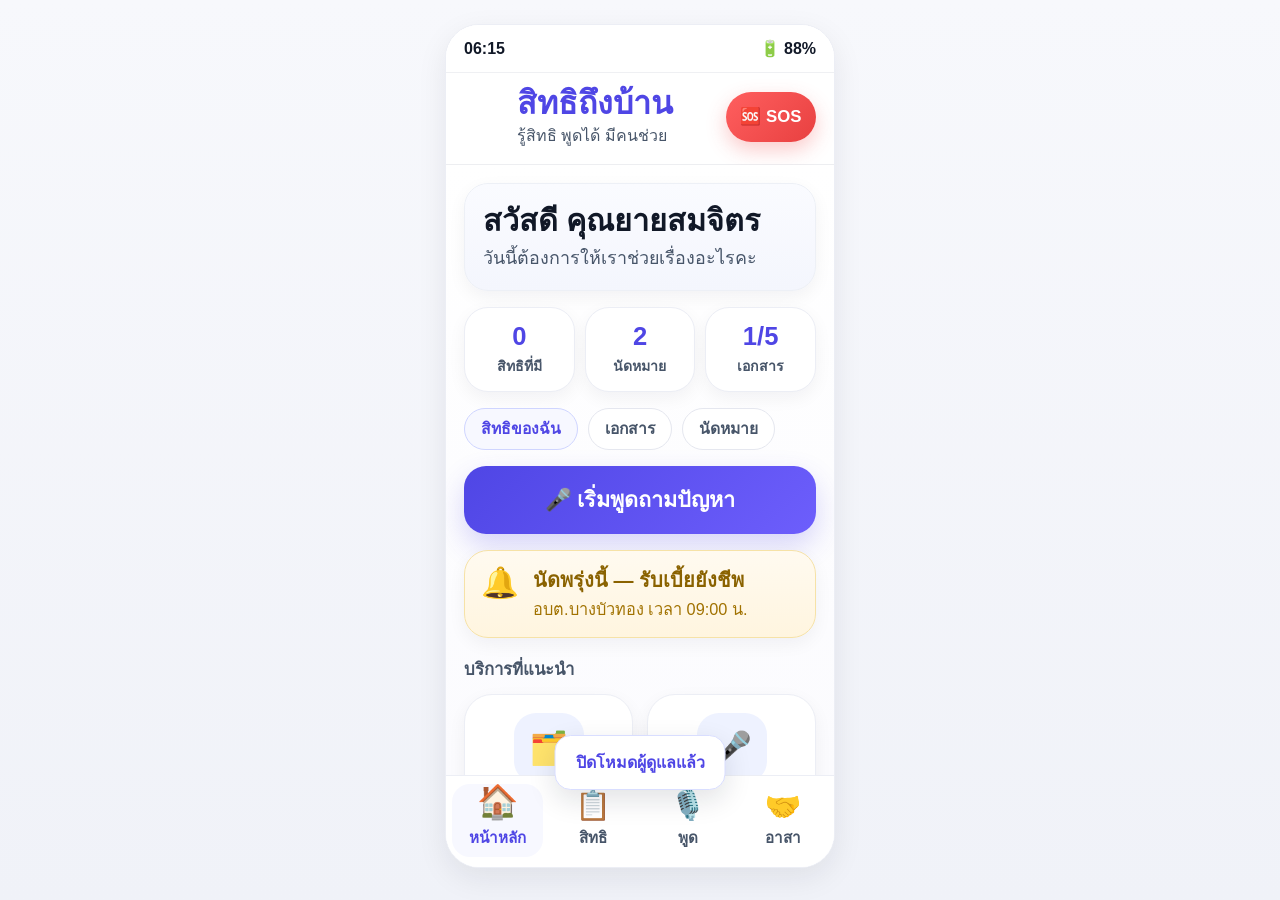
==== commit 30886c25: "Update index.html" ====
--- a/index.html
+++ b/index.html
@@ -20,10 +20,17 @@
         </div>
 
         <header class="topbar topbar--logo">
-          <div>
+          <button class="menu-btn" onclick="App.openSettings()" aria-label="เปิดเมนูการตั้งค่า">
+            <span></span>
+            <span></span>
+            <span></span>
+          </button>
+
+          <div class="topbar__brand">
             <div class="topbar__logo">สิทธิถึงบ้าน</div>
             <div class="topbar__tagline">รู้สิทธิ พูดได้ มีคนช่วย</div>
           </div>
+
           <button id="emergencyBtn" class="topbar__sos">🆘 SOS</button>
         </header>
 
@@ -31,13 +38,6 @@
           <section class="welcome-card">
             <p class="greeting">สวัสดี คุณยายสมจิตร</p>
             <p class="subtext">วันนี้ต้องการให้เราช่วยเรื่องอะไรคะ</p>
-
-            <div class="font-tools">
-              <button id="decreaseFontBtn" class="font-btn">A-</button>
-              <span id="fontScaleLabel" class="font-scale-label">100%</span>
-              <button id="increaseFontBtn" class="font-btn">A+</button>
-              <button id="resetFontBtn" class="font-btn font-btn--reset">รีเซ็ต</button>
-            </div>
           </section>
 
           <div class="stats-row">
@@ -70,37 +70,6 @@
             <div class="reminder-card__text">
               <div class="reminder-card__title">นัดพรุ่งนี้ — รับเบี้ยยังชีพ</div>
               <div class="reminder-card__sub">อบต.บางบัวทอง เวลา 09:00 น.</div>
-            </div>
-          </div>
-
-          <div class="quick-contact-section">
-            <div class="section-head">
-              <div class="section-head__title">ติดต่อด่วน</div>
-              <div class="section-head__sub">กดครั้งเดียวเพื่อติดต่อทันที</div>
-            </div>
-
-            <div class="quick-contact-grid">
-              <a class="contact-card contact-card--caregiver" href="tel:0999999999">
-                <div class="contact-card__icon-wrap">
-                  <span class="contact-card__icon">📞</span>
-                </div>
-                <div class="contact-card__content">
-                  <div class="contact-card__title">โทรหาผู้ดูแล</div>
-                  <div class="contact-card__desc">ติดต่อคนในครอบครัวหรือผู้ดูแลทันที</div>
-                </div>
-                <span class="contact-card__arrow">→</span>
-              </a>
-
-              <a class="contact-card contact-card--emergency" href="tel:1669">
-                <div class="contact-card__icon-wrap">
-                  <span class="contact-card__icon">🚑</span>
-                </div>
-                <div class="contact-card__content">
-                  <div class="contact-card__title">โทรฉุกเฉิน 1669</div>
-                  <div class="contact-card__desc">ใช้เมื่อต้องการความช่วยเหลือเร่งด่วน</div>
-                </div>
-                <span class="contact-card__arrow">→</span>
-              </a>
             </div>
           </div>
 
@@ -652,6 +621,123 @@
         </nav>
       </section>
 
+      <!-- Settings overlay -->
+      <div class="settings-overlay" id="settingsOverlay" onclick="App.closeSettings()"></div>
+
+      <!-- Settings panel -->
+      <aside class="settings-panel" id="settingsPanel" aria-hidden="true">
+        <div class="settings-panel__header">
+          <div>
+            <div class="settings-panel__title">การตั้งค่า</div>
+            <div class="settings-panel__sub">สำหรับผู้สูงอายุและผู้ดูแล</div>
+          </div>
+          <button class="settings-close" onclick="App.closeSettings()">✕</button>
+        </div>
+
+        <div class="settings-section">
+          <div class="settings-section__title">การแสดงผล</div>
+
+          <div class="settings-card">
+            <div class="settings-row settings-row--column">
+              <div>
+                <div class="settings-row__title">ขนาดตัวอักษร</div>
+                <div class="settings-row__desc">ปรับให้ตัวหนังสืออ่านง่ายขึ้น</div>
+              </div>
+
+              <div class="font-tools font-tools--drawer">
+                <button id="decreaseFontBtn" class="font-btn">A-</button>
+                <span id="fontScaleLabel" class="font-scale-label">100%</span>
+                <button id="increaseFontBtn" class="font-btn">A+</button>
+                <button id="resetFontBtn" class="font-btn font-btn--reset">รีเซ็ต</button>
+              </div>
+            </div>
+
+            <div class="settings-row">
+              <div>
+                <div class="settings-row__title">คอนทราสต์สูง</div>
+                <div class="settings-row__desc">ช่วยให้อ่านข้อความและปุ่มได้ชัดขึ้น</div>
+              </div>
+              <label class="switch">
+                <input type="checkbox" id="contrastToggle" onchange="App.toggleHighContrast(this.checked)">
+                <span class="switch__slider"></span>
+              </label>
+            </div>
+
+            <div class="settings-row">
+              <div>
+                <div class="settings-row__title">ลดการเคลื่อนไหว</div>
+                <div class="settings-row__desc">ลดแอนิเมชันเพื่อความสบายตา</div>
+              </div>
+              <label class="switch">
+                <input type="checkbox" id="motionToggle" onchange="App.toggleReduceMotion(this.checked)">
+                <span class="switch__slider"></span>
+              </label>
+            </div>
+          </div>
+        </div>
+
+        <div class="settings-section">
+          <div class="settings-section__title">การช่วยเหลือ</div>
+
+          <div class="settings-card">
+            <div class="settings-row">
+              <div>
+                <div class="settings-row__title">อ่านออกเสียงอัตโนมัติ</div>
+                <div class="settings-row__desc">ให้ระบบอ่านผลประเมินสิทธิหลังตอบครบ</div>
+              </div>
+              <label class="switch">
+                <input type="checkbox" id="autoSpeakToggle" onchange="App.toggleAutoSpeak(this.checked)">
+                <span class="switch__slider"></span>
+              </label>
+            </div>
+
+            <div class="settings-row">
+              <div>
+                <div class="settings-row__title">ปุ่มฉุกเฉินขนาดใหญ่</div>
+                <div class="settings-row__desc">ทำปุ่ม SOS ให้เด่นและกดง่ายขึ้น</div>
+              </div>
+              <label class="switch">
+                <input type="checkbox" id="bigEmergencyToggle" onchange="App.toggleBigEmergency(this.checked)">
+                <span class="switch__slider"></span>
+              </label>
+            </div>
+
+            <div class="settings-row">
+              <div>
+                <div class="settings-row__title">โหมดผู้ดูแล</div>
+                <div class="settings-row__desc">ปรับข้อความให้เหมาะกับลูกหลานหรือผู้ช่วยใช้งานแทน</div>
+              </div>
+              <label class="switch">
+                <input type="checkbox" id="caregiverModeToggle" onchange="App.toggleCaregiverMode(this.checked)">
+                <span class="switch__slider"></span>
+              </label>
+            </div>
+          </div>
+        </div>
+
+        <div class="settings-section">
+          <div class="settings-section__title">ติดต่อด่วน</div>
+
+          <div class="settings-card">
+            <a class="settings-link-card" href="tel:1669">
+              <div class="settings-link-card__icon">🚑</div>
+              <div>
+                <div class="settings-link-card__title">โทรฉุกเฉิน 1669</div>
+                <div class="settings-link-card__desc">ใช้เมื่อต้องการความช่วยเหลือเร่งด่วน</div>
+              </div>
+            </a>
+
+            <a class="settings-link-card" href="tel:0999999999">
+              <div class="settings-link-card__icon">📞</div>
+              <div>
+                <div class="settings-link-card__title">โทรหาผู้ดูแล</div>
+                <div class="settings-link-card__desc">ติดต่อคนในครอบครัวหรือผู้ช่วยทันที</div>
+              </div>
+            </a>
+          </div>
+        </div>
+      </aside>
+
     </div>
   </div>
 
--- a/styles.css
+++ b/styles.css
@@ -658,3 +658,195 @@
   .content{ padding:16px; }
   .main-card{ min-height:185px; }
 }
+
+/* ===== Rights detail enhanced ===== */
+.rights-detail-card,
+.rights-docs-card{
+  background: linear-gradient(180deg, #f6f7ff 0%, #eef1ff 100%);
+  border: 1px solid #d7ddff;
+  border-radius: 24px;
+  padding: 18px;
+  margin-bottom: 14px;
+  box-shadow: 0 8px 24px rgba(30, 40, 90, 0.08);
+}
+
+.rights-detail-card__head,
+.rights-docs-card__head{
+  display:flex;
+  align-items:flex-start;
+  justify-content:space-between;
+  gap:12px;
+  margin-bottom:14px;
+}
+
+.rights-detail-card__eyebrow{
+  font-size:0.9rem;
+  font-weight:800;
+  color:#6b7280;
+  margin-bottom:4px;
+}
+
+.rights-detail-card__title,
+.rights-docs-card__title{
+  font-size:1.18rem;
+  font-weight:900;
+  color:#1f2937;
+  line-height:1.25;
+}
+
+.rights-score{
+  min-width:88px;
+  min-height:36px;
+  padding:6px 12px;
+  border-radius:999px;
+  display:inline-flex;
+  align-items:center;
+  justify-content:center;
+  background:#ffffff;
+  border:1px solid #d7ddff;
+  color:#4f46e5;
+  font-size:0.92rem;
+  font-weight:900;
+  white-space:nowrap;
+}
+
+.rights-list,
+.rights-docs-list{
+  display:flex;
+  flex-direction:column;
+  gap:10px;
+}
+
+.rights-item,
+.rights-doc-item{
+  background:#ffffff;
+  border:1px solid #e6e9f5;
+  border-radius:18px;
+  padding:14px;
+}
+
+.rights-item__top{
+  display:flex;
+  align-items:flex-start;
+  justify-content:space-between;
+  gap:12px;
+  margin-bottom:8px;
+}
+
+.rights-item__title{
+  font-size:1.03rem;
+  font-weight:900;
+  color:#111827;
+  line-height:1.35;
+}
+
+.rights-item__level{
+  min-width:72px;
+  text-align:center;
+  padding:6px 10px;
+  border-radius:999px;
+  font-size:0.82rem;
+  font-weight:900;
+  background:#eef2ff;
+  color:#4338ca;
+}
+
+.rights-item__desc,
+.rights-doc-item__desc{
+  font-size:0.95rem;
+  line-height:1.55;
+  color:#6b7280;
+}
+
+.rights-item__hint{
+  margin-top:8px;
+  font-size:0.9rem;
+  line-height:1.5;
+  color:#374151;
+  background:#f8faff;
+  border:1px dashed #d8def8;
+  border-radius:14px;
+  padding:10px 12px;
+}
+
+.rights-tags{
+  display:flex;
+  flex-wrap:wrap;
+  gap:8px;
+  margin-top:14px;
+}
+
+.rights-tag{
+  min-height:32px;
+  padding:0 12px;
+  border-radius:999px;
+  background:#ffffff;
+  border:1px solid #dde3ff;
+  color:#4f46e5;
+  font-size:0.85rem;
+  font-weight:800;
+  display:inline-flex;
+  align-items:center;
+}
+
+.rights-docs-card__badge{
+  min-height:34px;
+  padding:0 12px;
+  border-radius:999px;
+  background:#ffffff;
+  border:1px solid #d7ddff;
+  color:#4f46e5;
+  font-size:0.85rem;
+  font-weight:900;
+  display:inline-flex;
+  align-items:center;
+  white-space:nowrap;
+}
+
+.rights-doc-item{
+  display:flex;
+  align-items:flex-start;
+  gap:10px;
+}
+
+.rights-doc-item__icon{
+  width:34px;
+  height:34px;
+  border-radius:10px;
+  background:#eef2ff;
+  display:flex;
+  align-items:center;
+  justify-content:center;
+  flex-shrink:0;
+  font-size:1rem;
+}
+
+.rights-doc-item__title{
+  font-size:0.98rem;
+  font-weight:900;
+  color:#111827;
+  margin-bottom:4px;
+}
+
+.rights-action-row{
+  display:grid;
+  grid-template-columns:1fr 1fr;
+  gap:10px;
+  margin-bottom:14px;
+}
+
+.rights-action-btn{
+  min-height:58px;
+  font-size:1rem;
+  font-weight:900;
+}
+
+.rights-empty{
+  background:#ffffff;
+  border:1px dashed #d8def8;
+  color:#6b7280;
+  border-radius:18px;
+  padding:14px;
+  font-size:0.95rem;
+  line-height:1.5;
+}
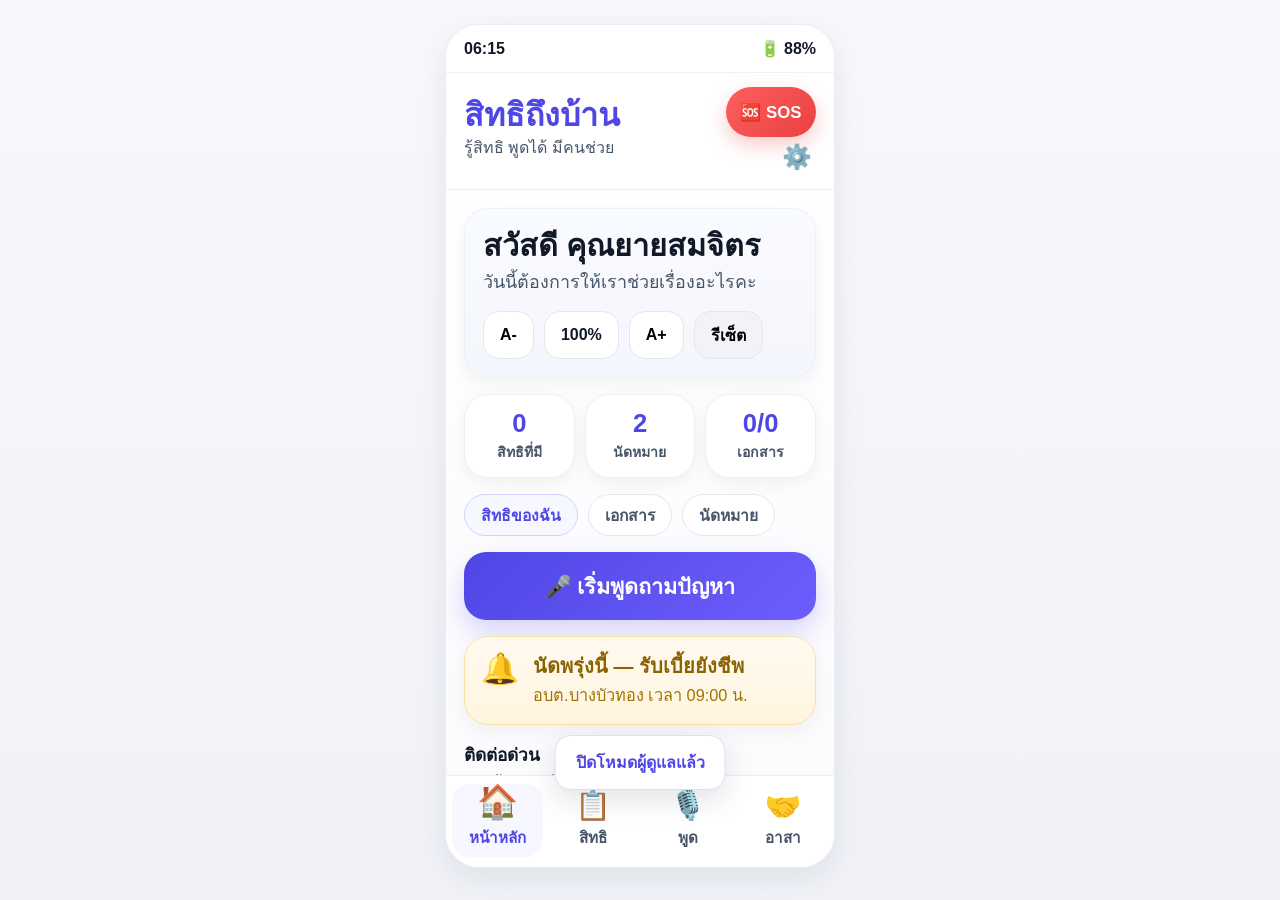
==== commit 806a92fc: "#3" ====
--- a/index.html
+++ b/index.html
@@ -10,9 +10,6 @@
   <div class="phone-outer">
     <div class="phone">
 
-      <!-- ══════════════════════════════
-           SCREEN 1: HOME
-      ══════════════════════════════ -->
       <section id="screen-home" class="screen active">
         <div class="status-bar">
           <span>00:00</span>
@@ -20,24 +17,27 @@
         </div>
 
         <header class="topbar topbar--logo">
-          <button class="menu-btn" onclick="App.openSettings()" aria-label="เปิดเมนูการตั้งค่า">
-            <span></span>
-            <span></span>
-            <span></span>
-          </button>
-
-          <div class="topbar__brand">
+          <div>
             <div class="topbar__logo">สิทธิถึงบ้าน</div>
             <div class="topbar__tagline">รู้สิทธิ พูดได้ มีคนช่วย</div>
           </div>
-
-          <button id="emergencyBtn" class="topbar__sos">🆘 SOS</button>
+          <div style="display:flex;flex-direction:column;align-items:flex-end;gap:6px">
+            <button id="emergencyBtn" class="topbar__sos">🆘 SOS</button>
+            <button onclick="App.openSettings()" style="background:none;border:none;cursor:pointer;font-size:1.5rem;line-height:1;padding:2px 4px;" aria-label="ตั้งค่า" title="ตั้งค่า">⚙️</button>
+          </div>
         </header>
 
         <main class="content">
           <section class="welcome-card">
             <p class="greeting">สวัสดี คุณยายสมจิตร</p>
             <p class="subtext">วันนี้ต้องการให้เราช่วยเรื่องอะไรคะ</p>
+
+            <div class="font-tools">
+              <button id="decreaseFontBtn" class="font-btn">A-</button>
+              <span id="fontScaleLabel" class="font-scale-label">100%</span>
+              <button id="increaseFontBtn" class="font-btn">A+</button>
+              <button id="resetFontBtn" class="font-btn font-btn--reset">รีเซ็ต</button>
+            </div>
           </section>
 
           <div class="stats-row">
@@ -70,6 +70,37 @@
             <div class="reminder-card__text">
               <div class="reminder-card__title">นัดพรุ่งนี้ — รับเบี้ยยังชีพ</div>
               <div class="reminder-card__sub">อบต.บางบัวทอง เวลา 09:00 น.</div>
+            </div>
+          </div>
+
+          <div class="quick-contact-section">
+            <div class="section-head">
+              <div class="section-head__title">ติดต่อด่วน</div>
+              <div class="section-head__sub">กดครั้งเดียวเพื่อติดต่อทันที</div>
+            </div>
+
+            <div class="quick-contact-grid">
+              <a class="contact-card contact-card--caregiver" href="tel:0999999999">
+                <div class="contact-card__icon-wrap">
+                  <span class="contact-card__icon">📞</span>
+                </div>
+                <div class="contact-card__content">
+                  <div class="contact-card__title">โทรหาผู้ดูแล</div>
+                  <div class="contact-card__desc">ติดต่อคนในครอบครัวหรือผู้ดูแลทันที</div>
+                </div>
+                <span class="contact-card__arrow">→</span>
+              </a>
+
+              <a class="contact-card contact-card--emergency" href="tel:1669">
+                <div class="contact-card__icon-wrap">
+                  <span class="contact-card__icon">🚑</span>
+                </div>
+                <div class="contact-card__content">
+                  <div class="contact-card__title">โทรฉุกเฉิน 1669</div>
+                  <div class="contact-card__desc">ใช้เมื่อต้องการความช่วยเหลือเร่งด่วน</div>
+                </div>
+                <span class="contact-card__arrow">→</span>
+              </a>
             </div>
           </div>
 
@@ -143,604 +174,165 @@
         </nav>
       </section>
 
-      <!-- ══════════════════════════════
-           SCREEN 2: RIGHTS
-      ══════════════════════════════ -->
-      <section id="screen-rights" class="screen">
-        <div class="status-bar">
-          <span>00:00</span>
-          <span>🔋 88%</span>
+      <div id="settingsOverlay" class="settings-overlay" onclick="App.closeSettings()"></div>
+      <div id="settingsPanel" class="settings-panel" aria-hidden="true">
+        <div class="settings-panel__header">
+          <h2 class="settings-panel__title">การตั้งค่า</h2>
+          <button class="settings-panel__close" onclick="App.closeSettings()">✕</button>
         </div>
-
-        <header class="topbar">
-          <button class="topbar__back" onclick="App.showScreen('screen-home')">← กลับ</button>
-          <div class="topbar__title">เช็กสิทธิของฉัน</div>
-        </header>
-
-        <main class="content">
-          <section class="info-card">
-            <p class="info-card__title">ตอบคำถามสั้น ๆ</p>
-            <p class="info-card__desc">เพื่อช่วยประเมินสิทธิที่เหมาะกับคุณ</p>
-          </section>
-
-          <div class="quiz-progress">
-            <div class="quiz-progress__label" id="quizProgressLabel">ตอบแล้ว 0 / 3 ข้อ</div>
-            <div class="progress-track">
-              <div class="progress-fill" id="quizProgressFill" style="width:0%"></div>
-            </div>
-          </div>
-
-          <section class="quiz-box">
-            <p class="quiz-box__question">คุณมีอายุเท่าไหร่?</p>
-            <button class="quiz-option selected" id="age-a" onclick="App.selectOption('age','age-a')">
-              <span class="quiz-option__check">✅</span> 60–69 ปี
-            </button>
-            <button class="quiz-option" id="age-b" onclick="App.selectOption('age','age-b')">
-              <span class="quiz-option__check">⬜</span> 70–79 ปี
-            </button>
-            <button class="quiz-option" id="age-c" onclick="App.selectOption('age','age-c')">
-              <span class="quiz-option__check">⬜</span> 80 ปีขึ้นไป
-            </button>
-          </section>
-
-          <section class="quiz-box">
-            <p class="quiz-box__question">รายได้ของคุณเป็นแบบใด?</p>
-            <button class="quiz-option" id="income-a" onclick="App.selectOption('income','income-a')">
-              <span class="quiz-option__check">⬜</span> ไม่มีรายได้ประจำ
-            </button>
-            <button class="quiz-option" id="income-b" onclick="App.selectOption('income','income-b')">
-              <span class="quiz-option__check">⬜</span> มีรายได้บ้างเล็กน้อย
-            </button>
-            <button class="quiz-option" id="income-c" onclick="App.selectOption('income','income-c')">
-              <span class="quiz-option__check">⬜</span> มีรายได้ประจำ
-            </button>
-          </section>
-
-          <section class="quiz-box">
-            <p class="quiz-box__question">ตอนนี้คุณอาศัยอยู่แบบใด?</p>
-            <button class="quiz-option" id="status-a" onclick="App.selectOption('status','status-a')">
-              <span class="quiz-option__check">⬜</span> อยู่คนเดียว
-            </button>
-            <button class="quiz-option" id="status-b" onclick="App.selectOption('status','status-b')">
-              <span class="quiz-option__check">⬜</span> อยู่กับครอบครัว
-            </button>
-            <button class="quiz-option" id="status-c" onclick="App.selectOption('status','status-c')">
-              <span class="quiz-option__check">⬜</span> มีผู้ดูแลประจำ
-            </button>
-          </section>
-
-          <section class="result-box" id="rightsResult">
-            กรุณาเลือกข้อมูลให้ครบเพื่อประเมินสิทธิของคุณ
-          </section>
-
-          <!-- เพิ่มใหม่: แยกสิทธิแบบเป็นข้อ -->
-          <section class="rights-detail-card" id="rightsDetailCard">
-            <div class="rights-detail-card__head">
-              <div>
-                <p class="rights-detail-card__eyebrow">สรุปผลแบบละเอียด</p>
-                <h3 class="rights-detail-card__title">สิทธิที่คุณอาจได้รับ</h3>
-              </div>
-              <div class="rights-score" id="rightsScore">รอประเมิน</div>
-            </div>
-
-            <div class="rights-list" id="rightsList">
-              <div class="rights-empty">กรุณาตอบคำถามให้ครบก่อน ระบบจะแยกสิทธิให้เป็นข้อ ๆ</div>
-            </div>
-
-            <div class="rights-tags" id="rightsTags">
-              <span class="rights-tag">ยังไม่มีข้อมูลเพียงพอ</span>
-            </div>
-          </section>
-
-          <!-- เพิ่มใหม่: เอกสารที่ควรเตรียม -->
-          <section class="rights-docs-card" id="rightsDocsCard">
-            <div class="rights-docs-card__head">
-              <h3 class="rights-docs-card__title">เอกสารที่ควรเตรียม</h3>
-              <span class="rights-docs-card__badge" id="rightsDocsCount">0 รายการ</span>
-            </div>
-
-            <div class="rights-docs-list" id="rightsDocsList">
-              <div class="rights-empty">ระบบจะแนะนำเอกสารหลังประเมินสิทธิ</div>
-            </div>
-          </section>
-
-          <div class="rights-action-row">
-            <button class="btn-secondary rights-action-btn" onclick="App.speakTextFromElement('rightsDetailCard')">
-              🔊 อ่านผลให้ฟัง
-            </button>
-            <button class="btn-secondary rights-action-btn" onclick="App.showScreen('screen-docs')">
-              📄 ไปหน้าเอกสาร
-            </button>
-          </div>
-
-          <section class="result-box">
-            <p class="result-box__title">ตัวอย่างสิทธิที่เกี่ยวข้อง</p>
-
-            <div class="right-item">
-              <span class="right-item__dot"></span>
-              <span class="right-item__text">เบี้ยยังชีพผู้สูงอายุรายเดือน</span>
-            </div>
-
-            <div class="right-item">
-              <span class="right-item__dot"></span>
-              <span class="right-item__text">สิทธิรักษาพยาบาลตามบัตรทอง</span>
-            </div>
-
-            <div class="right-item">
-              <span class="right-item__dot"></span>
-              <span class="right-item__text">บริการช่วยเหลือจากหน่วยงานในพื้นที่</span>
-            </div>
-
-            <button class="btn-primary" onclick="App.showScreen('screen-docs')" style="margin-top:12px">
-              📄 ดูเอกสารที่ต้องใช้
-            </button>
-          </section>
-        </main>
-
-        <nav class="nav-bar">
-          <button class="nav-item" onclick="App.showScreen('screen-home')">
-            <span class="nav-item__icon">🏠</span>หน้าหลัก
-          </button>
-          <button class="nav-item active" onclick="App.showScreen('screen-rights')">
-            <span class="nav-item__icon">📋</span>สิทธิ
-          </button>
-          <button class="nav-item" onclick="App.showScreen('screen-voice')">
-            <span class="nav-item__icon">🎙️</span>พูด
-          </button>
-          <button class="nav-item" onclick="App.showScreen('screen-volunteer')">
-            <span class="nav-item__icon">🤝</span>อาสา
-          </button>
-        </nav>
-      </section>
-
-      <!-- ══════════════════════════════
-           SCREEN 3: VOICE
-      ══════════════════════════════ -->
-      <section id="screen-voice" class="screen">
-        <div class="status-bar">
-          <span>00:00</span>
-          <span>🔋 88%</span>
+        <div class="settings-panel__content content">
+          
+          <div class="settings-section-label">ขนาดตัวอักษร</div>
+          <div class="settings-group">
+            <div class="settings-row">
+              <div class="settings-row__left">
+                <div class="settings-row__icon icon-orange">🔠</div>
+                <div class="settings-row__text">
+                  <div class="settings-row__title">ปรับขนาด</div>
+                  <div class="settings-row__sub" id="settingFontLabelPanel">ปัจจุบัน: 100%</div>
+                </div>
+              </div>
+              <div class="font-control">
+                <button class="font-ctrl-btn" onclick="App.decreaseFontSize(); syncPanelFont();">A−</button>
+                <span class="font-ctrl-val" id="settingFontValPanel">100%</span>
+                <button class="font-ctrl-btn" onclick="App.increaseFontSize(); syncPanelFont();">A+</button>
+              </div>
+            </div>
+          </div>
+
+          <div class="settings-section-label">การแสดงผล</div>
+          <div class="settings-group">
+            <div class="settings-row">
+              <div class="settings-row__left">
+                <div class="settings-row__icon icon-blue">◑</div>
+                <div class="settings-row__text">
+                  <div class="settings-row__title">สีคอนทราสต์สูง</div>
+                </div>
+              </div>
+              <label class="toggle-wrap">
+                <input type="checkbox" id="contrastToggle" onchange="App.toggleHighContrast(this.checked)" />
+                <span class="toggle-slider"></span>
+              </label>
+            </div>
+            <div class="settings-row">
+              <div class="settings-row__left">
+                <div class="settings-row__icon icon-purple">✦</div>
+                <div class="settings-row__text">
+                  <div class="settings-row__title">ลดการเคลื่อนไหว</div>
+                </div>
+              </div>
+              <label class="toggle-wrap">
+                <input type="checkbox" id="motionToggle" onchange="App.toggleReduceMotion(this.checked)" />
+                <span class="toggle-slider"></span>
+              </label>
+            </div>
+          </div>
+
+          <div class="settings-section-label">เสียง</div>
+          <div class="settings-group">
+            <div class="settings-row">
+              <div class="settings-row__left">
+                <div class="settings-row__icon icon-green">🔊</div>
+                <div class="settings-row__text">
+                  <div class="settings-row__title">อ่านออกเสียงอัตโนมัติ</div>
+                </div>
+              </div>
+              <label class="toggle-wrap">
+                <input type="checkbox" id="autoSpeakToggle" onchange="App.toggleAutoSpeak(this.checked)" />
+                <span class="toggle-slider"></span>
+              </label>
+            </div>
+          </div>
+
+          <div class="settings-section-label">โหมดพิเศษ</div>
+          <div class="settings-group">
+            <div class="settings-row">
+              <div class="settings-row__left">
+                <div class="settings-row__icon icon-gray">👨‍👩‍👧</div>
+                <div class="settings-row__text">
+                  <div class="settings-row__title">โหมดผู้ดูแล</div>
+                </div>
+              </div>
+              <label class="toggle-wrap">
+                <input type="checkbox" id="caregiverModeToggle" onchange="App.toggleCaregiverMode(this.checked)" />
+                <span class="toggle-slider"></span>
+              </label>
+            </div>
+            <div class="settings-row">
+              <div class="settings-row__left">
+                <div class="settings-row__icon icon-red">🆘</div>
+                <div class="settings-row__text">
+                  <div class="settings-row__title">ปุ่ม SOS ขนาดใหญ่</div>
+                </div>
+              </div>
+              <label class="toggle-wrap">
+                <input type="checkbox" id="bigEmergencyToggle" onchange="App.toggleBigEmergency(this.checked)" />
+                <span class="toggle-slider"></span>
+              </label>
+            </div>
+          </div>
+
+          <div class="settings-section-label" style="color: #e84040; margin-top: 24px;">ติดต่อด่วน</div>
+          <div class="settings-group">
+            <a href="tel:1669" class="settings-row clickable-row">
+              <div class="settings-row__left">
+                <div class="settings-row__icon icon-red">🚑</div>
+                <div class="settings-row__text">
+                  <div class="settings-row__title">โทรฉุกเฉิน 1669</div>
+                  <div class="settings-row__sub">ใช้เมื่อต้องการความช่วยเหลือเร่งด่วน</div>
+                </div>
+              </div>
+            </a>
+            <a href="tel:0999999999" class="settings-row clickable-row">
+              <div class="settings-row__left">
+                <div class="settings-row__icon icon-red">📞</div>
+                <div class="settings-row__text">
+                  <div class="settings-row__title">โทรหาผู้ดูแล</div>
+                  <div class="settings-row__sub">ติดต่อคนในครอบครัวหรือผู้ช่วยเหลือทันที</div>
+                </div>
+              </div>
+            </a>
+          </div>
+
         </div>
-
-        <header class="topbar">
-          <button class="topbar__back" onclick="App.showScreen('screen-home')">← กลับ</button>
-          <div class="topbar__title">ถามด้วยเสียง</div>
-        </header>
-
-        <main class="content">
-          <section class="voice-guide-card">
-            <p class="voice-guide-card__title">กดปุ่มไมค์แล้วพูดได้เลย</p>
-            <p class="voice-guide-card__desc">เช่น "ฉันอายุ 65 ปี อยากรู้ว่ามีสิทธิอะไรบ้าง"</p>
-          </section>
-
-          <div class="voice-visual">
-            <div class="voice-wave" id="voiceWave">
-              <div class="voice-wave__bar"></div>
-              <div class="voice-wave__bar"></div>
-              <div class="voice-wave__bar"></div>
-              <div class="voice-wave__bar"></div>
-              <div class="voice-wave__bar"></div>
-            </div>
-
-            <div class="mic-circle" id="micBtn" onclick="App.toggleMic()">🎙️</div>
-            <p class="mic-status" id="micStatus">แตะเพื่อพูด</p>
-          </div>
-
-          <div class="transcript-box" id="transcriptBox">
-            <span class="transcript-box__placeholder">
-              ตัวอย่าง: "ฉันอายุ 65 ปี อยากรู้ว่าตัวเองมีสิทธิได้รับเงินอะไรบ้าง"
-            </span>
-          </div>
-
-          <div class="ai-reply" id="voiceAnswer">
-            กรุณากดปุ่มไมค์ แล้วระบบจะช่วยสรุปคำตอบให้คุณ
-          </div>
-
-          <div class="voice-actions">
-            <button id="stopSpeakBtn" class="btn-secondary">⏹ หยุดเสียง</button>
-            <button class="btn-primary" onclick="App.showScreen('screen-volunteer')">🤝 ขอคนช่วย</button>
-          </div>
-        </main>
-
-        <nav class="nav-bar">
-          <button class="nav-item" onclick="App.showScreen('screen-home')">
-            <span class="nav-item__icon">🏠</span>หน้าหลัก
-          </button>
-          <button class="nav-item" onclick="App.showScreen('screen-rights')">
-            <span class="nav-item__icon">📋</span>สิทธิ
-          </button>
-          <button class="nav-item active" onclick="App.showScreen('screen-voice')">
-            <span class="nav-item__icon">🎙️</span>พูด
-          </button>
-          <button class="nav-item" onclick="App.showScreen('screen-volunteer')">
-            <span class="nav-item__icon">🤝</span>อาสา
-          </button>
-        </nav>
-      </section>
-
-      <!-- ══════════════════════════════
-           SCREEN 4: VOLUNTEER
-      ══════════════════════════════ -->
-      <section id="screen-volunteer" class="screen">
-        <div class="status-bar">
-          <span>00:00</span>
-          <span>🔋 88%</span>
-        </div>
-
-        <header class="topbar">
-          <button class="topbar__back" onclick="App.showScreen('screen-home')">← กลับ</button>
-          <div class="topbar__title">ทีมอาสาช่วยสิทธิ</div>
-        </header>
-
-        <main class="content">
-          <section class="info-card">
-            <p class="info-card__title">มีคนพร้อมช่วยคุณ</p>
-            <p class="info-card__desc">อาสาสมัครสามารถช่วยกรอกเอกสาร นัดหมาย และพาไปรับสิทธิได้</p>
-          </section>
-
-          <div class="vol-card">
-            <div class="vol-card__avatar">👩</div>
-            <div class="vol-card__info">
-              <div class="vol-card__name">คุณสมใจ จันทร์ดี</div>
-              <div class="vol-card__detail">อบต.บางบัวทอง</div>
-              <div class="vol-card__badge">ว่าง พรุ่งนี้ 09:00 น.</div>
-            </div>
-            <button class="btn-appoint" onclick="App.confirmAppointment('คุณสมใจ')">นัด</button>
-          </div>
-
-          <div class="vol-card">
-            <div class="vol-card__avatar">👨</div>
-            <div class="vol-card__info">
-              <div class="vol-card__name">คุณประเสริฐ มั่นคง</div>
-              <div class="vol-card__detail">รพ.สต.บางรักน้อย</div>
-              <div class="vol-card__badge">ว่าง วันพุธ</div>
-            </div>
-            <button class="btn-appoint" onclick="App.confirmAppointment('คุณประเสริฐ')">นัด</button>
-          </div>
-
-          <div class="vol-card">
-            <div class="vol-card__avatar">👩‍⚕️</div>
-            <div class="vol-card__info">
-              <div class="vol-card__name">คุณวิภา สุขสม</div>
-              <div class="vol-card__detail">ศูนย์ผู้สูงอายุ</div>
-              <div class="vol-card__badge">ว่าง วันศุกร์</div>
-            </div>
-            <button class="btn-appoint" onclick="App.confirmAppointment('คุณวิภา')">นัด</button>
-          </div>
-
-          <div class="confirm-msg" id="confirmMsg">✅ นัดหมายสำเร็จแล้ว เจ้าหน้าที่จะติดต่อกลับโดยเร็ว</div>
-        </main>
-
-        <nav class="nav-bar">
-          <button class="nav-item" onclick="App.showScreen('screen-home')">
-            <span class="nav-item__icon">🏠</span>หน้าหลัก
-          </button>
-          <button class="nav-item" onclick="App.showScreen('screen-rights')">
-            <span class="nav-item__icon">📋</span>สิทธิ
-          </button>
-          <button class="nav-item" onclick="App.showScreen('screen-voice')">
-            <span class="nav-item__icon">🎙️</span>พูด
-          </button>
-          <button class="nav-item active" onclick="App.showScreen('screen-volunteer')">
-            <span class="nav-item__icon">🤝</span>อาสา
-          </button>
-        </nav>
-      </section>
-
-      <!-- ══════════════════════════════
-           SCREEN 5: DOCS
-      ══════════════════════════════ -->
-      <section id="screen-docs" class="screen">
-        <div class="status-bar">
-          <span>00:00</span>
-          <span>🔋 88%</span>
-        </div>
-
-        <header class="topbar">
-          <button class="topbar__back" onclick="App.showScreen('screen-home')">← กลับ</button>
-          <div class="topbar__title">เอกสารที่ต้องใช้</div>
-        </header>
-
-        <main class="content">
-          <section class="info-card">
-            <p class="info-card__title">เช็กก่อนออกจากบ้าน</p>
-            <p class="info-card__desc">เมื่อเตรียมครบแล้ว จะช่วยให้ติดต่อรับสิทธิได้ง่ายขึ้น</p>
-          </section>
-
-          <div class="quiz-progress">
-            <div class="quiz-progress__label" id="checklistProgressLabel">เตรียมแล้ว 0 / 5 รายการ</div>
-            <div class="progress-track">
-              <div class="progress-fill" id="checklistProgressFill" style="width:0%"></div>
-            </div>
-          </div>
-
-          <section class="checklist-card">
-            <label class="checklist-item"><input type="checkbox" checked /><span>บัตรประชาชนตัวจริง</span></label>
-            <label class="checklist-item"><input type="checkbox" /><span>ทะเบียนบ้าน</span></label>
-            <label class="checklist-item"><input type="checkbox" /><span>สมุดบัญชีธนาคาร</span></label>
-            <label class="checklist-item"><input type="checkbox" /><span>บัตรนัด / เอกสารจากหน่วยงาน</span></label>
-            <label class="checklist-item"><input type="checkbox" /><span>ใบมอบอำนาจ (ถ้ามีผู้ไปแทน)</span></label>
-          </section>
-
-          <section class="result-box">
-            <p class="result-box__title">คำแนะนำ</p>
-            <div class="right-item">
-              <span class="right-item__dot"></span>
-              <span class="right-item__text">หากเอกสารไม่ครบ ให้กด "ขอคนช่วย" เพื่อให้อาสาช่วยตรวจสอบ</span>
-            </div>
-            <div class="right-item">
-              <span class="right-item__dot"></span>
-              <span class="right-item__text">ถ่ายรูปเอกสารเก็บไว้ในโทรศัพท์ได้ จะสะดวกเวลาใช้งาน</span>
-            </div>
-          </section>
-
-          <button class="btn-primary" onclick="App.showScreen('screen-steps')">🪜 ดูขั้นตอนต่อไป</button>
-        </main>
-
-        <nav class="nav-bar">
-          <button class="nav-item" onclick="App.showScreen('screen-home')">
-            <span class="nav-item__icon">🏠</span>หน้าหลัก
-          </button>
-          <button class="nav-item" onclick="App.showScreen('screen-rights')">
-            <span class="nav-item__icon">📋</span>สิทธิ
-          </button>
-          <button class="nav-item" onclick="App.showScreen('screen-voice')">
-            <span class="nav-item__icon">🎙️</span>พูด
-          </button>
-          <button class="nav-item" onclick="App.showScreen('screen-volunteer')">
-            <span class="nav-item__icon">🤝</span>อาสา
-          </button>
-        </nav>
-      </section>
-
-      <!-- ══════════════════════════════
-           SCREEN 6: STEPS
-      ══════════════════════════════ -->
-      <section id="screen-steps" class="screen">
-        <div class="status-bar">
-          <span>00:00</span>
-          <span>🔋 88%</span>
-        </div>
-
-        <header class="topbar">
-          <button class="topbar__back" onclick="App.showScreen('screen-home')">← กลับ</button>
-          <div class="topbar__title">ขั้นตอนการรับสิทธิ</div>
-        </header>
-
-        <main class="content">
-          <section class="info-card">
-            <p class="info-card__title">ทำตามทีละขั้น</p>
-            <p class="info-card__desc">ออกแบบให้เข้าใจง่าย เหมาะกับผู้สูงอายุและผู้ดูแล</p>
-          </section>
-
-          <div class="step-card">
-            <div class="step-card__num">1</div>
-            <div class="step-card__text">
-              <div class="step-card__title">เช็กสิทธิของตัวเอง</div>
-              <div class="step-card__desc">ตอบคำถามสั้น ๆ เพื่อประเมินสิทธิที่เกี่ยวข้อง</div>
-            </div>
-          </div>
-
-          <div class="step-card">
-            <div class="step-card__num">2</div>
-            <div class="step-card__text">
-              <div class="step-card__title">เตรียมเอกสาร</div>
-              <div class="step-card__desc">เตรียมบัตรประชาชน ทะเบียนบ้าน และสมุดบัญชี</div>
-            </div>
-          </div>
-
-          <div class="step-card">
-            <div class="step-card__num">3</div>
-            <div class="step-card__text">
-              <div class="step-card__title">ไปตามวันนัด</div>
-              <div class="step-card__desc">ไปที่ อบต. หรือหน่วยบริการตามเวลาที่นัดหมาย</div>
-            </div>
-          </div>
-
-          <div class="step-card">
-            <div class="step-card__num">4</div>
-            <div class="step-card__text">
-              <div class="step-card__title">ขอความช่วยเหลือเมื่อจำเป็น</div>
-              <div class="step-card__desc">หากไม่สะดวกเดินทางหรือกรอกเอกสาร ให้กดขออาสา</div>
-            </div>
-          </div>
-
-          <button class="btn-primary" onclick="App.showScreen('screen-volunteer')">🤝 ขออาสาช่วยดำเนินการ</button>
-        </main>
-
-        <nav class="nav-bar">
-          <button class="nav-item" onclick="App.showScreen('screen-home')">
-            <span class="nav-item__icon">🏠</span>หน้าหลัก
-          </button>
-          <button class="nav-item" onclick="App.showScreen('screen-rights')">
-            <span class="nav-item__icon">📋</span>สิทธิ
-          </button>
-          <button class="nav-item" onclick="App.showScreen('screen-voice')">
-            <span class="nav-item__icon">🎙️</span>พูด
-          </button>
-          <button class="nav-item" onclick="App.showScreen('screen-volunteer')">
-            <span class="nav-item__icon">🤝</span>อาสา
-          </button>
-        </nav>
-      </section>
-
-      <!-- ══════════════════════════════
-           SCREEN 7: APPOINTMENTS
-      ══════════════════════════════ -->
-      <section id="screen-appointments" class="screen">
-        <div class="status-bar">
-          <span>00:00</span>
-          <span>🔋 88%</span>
-        </div>
-
-        <header class="topbar">
-          <button class="topbar__back" onclick="App.showScreen('screen-home')">← กลับ</button>
-          <div class="topbar__title">นัดหมายของฉัน</div>
-        </header>
-
-        <main class="content">
-          <div class="schedule-card">
-            <div class="schedule-card__date">พรุ่งนี้</div>
-            <div class="schedule-card__title">รับเบี้ยยังชีพผู้สูงอายุ</div>
-            <div class="schedule-card__desc">อบต.บางบัวทอง เวลา 09:00 น.</div>
-          </div>
-
-          <div class="schedule-card">
-            <div class="schedule-card__date">วันพุธ</div>
-            <div class="schedule-card__title">อาสาเข้าช่วยตรวจเอกสาร</div>
-            <div class="schedule-card__desc">คุณสมใจ จันทร์ดี เวลา 10:30 น.</div>
-          </div>
-
-          <div class="schedule-card">
-            <div class="schedule-card__date">สัปดาห์หน้า</div>
-            <div class="schedule-card__title">ตรวจสุขภาพตามสิทธิ</div>
-            <div class="schedule-card__desc">รพ.สต.บางรักน้อย เวลา 08:30 น.</div>
-          </div>
-
-          <div class="quick-help-card">
-            <div class="quick-help-card__title">เคล็ดลับ</div>
-            <div class="quick-help-card__desc">
-              ควรเตรียมเอกสารไว้ล่วงหน้า 1 วัน และให้ลูกหลานช่วยตรวจสอบอีกครั้ง
-            </div>
-          </div>
-        </main>
-
-        <nav class="nav-bar">
-          <button class="nav-item" onclick="App.showScreen('screen-home')">
-            <span class="nav-item__icon">🏠</span>หน้าหลัก
-          </button>
-          <button class="nav-item" onclick="App.showScreen('screen-rights')">
-            <span class="nav-item__icon">📋</span>สิทธิ
-          </button>
-          <button class="nav-item" onclick="App.showScreen('screen-voice')">
-            <span class="nav-item__icon">🎙️</span>พูด
-          </button>
-          <button class="nav-item" onclick="App.showScreen('screen-volunteer')">
-            <span class="nav-item__icon">🤝</span>อาสา
-          </button>
-        </nav>
-      </section>
-
-      <!-- Settings overlay -->
-      <div class="settings-overlay" id="settingsOverlay" onclick="App.closeSettings()"></div>
-
-      <!-- Settings panel -->
-      <aside class="settings-panel" id="settingsPanel" aria-hidden="true">
-        <div class="settings-panel__header">
-          <div>
-            <div class="settings-panel__title">การตั้งค่า</div>
-            <div class="settings-panel__sub">สำหรับผู้สูงอายุและผู้ดูแล</div>
-          </div>
-          <button class="settings-close" onclick="App.closeSettings()">✕</button>
-        </div>
-
-        <div class="settings-section">
-          <div class="settings-section__title">การแสดงผล</div>
-
-          <div class="settings-card">
-            <div class="settings-row settings-row--column">
-              <div>
-                <div class="settings-row__title">ขนาดตัวอักษร</div>
-                <div class="settings-row__desc">ปรับให้ตัวหนังสืออ่านง่ายขึ้น</div>
-              </div>
-
-              <div class="font-tools font-tools--drawer">
-                <button id="decreaseFontBtn" class="font-btn">A-</button>
-                <span id="fontScaleLabel" class="font-scale-label">100%</span>
-                <button id="increaseFontBtn" class="font-btn">A+</button>
-                <button id="resetFontBtn" class="font-btn font-btn--reset">รีเซ็ต</button>
-              </div>
-            </div>
-
-            <div class="settings-row">
-              <div>
-                <div class="settings-row__title">คอนทราสต์สูง</div>
-                <div class="settings-row__desc">ช่วยให้อ่านข้อความและปุ่มได้ชัดขึ้น</div>
-              </div>
-              <label class="switch">
-                <input type="checkbox" id="contrastToggle" onchange="App.toggleHighContrast(this.checked)">
-                <span class="switch__slider"></span>
-              </label>
-            </div>
-
-            <div class="settings-row">
-              <div>
-                <div class="settings-row__title">ลดการเคลื่อนไหว</div>
-                <div class="settings-row__desc">ลดแอนิเมชันเพื่อความสบายตา</div>
-              </div>
-              <label class="switch">
-                <input type="checkbox" id="motionToggle" onchange="App.toggleReduceMotion(this.checked)">
-                <span class="switch__slider"></span>
-              </label>
-            </div>
-          </div>
-        </div>
-
-        <div class="settings-section">
-          <div class="settings-section__title">การช่วยเหลือ</div>
-
-          <div class="settings-card">
-            <div class="settings-row">
-              <div>
-                <div class="settings-row__title">อ่านออกเสียงอัตโนมัติ</div>
-                <div class="settings-row__desc">ให้ระบบอ่านผลประเมินสิทธิหลังตอบครบ</div>
-              </div>
-              <label class="switch">
-                <input type="checkbox" id="autoSpeakToggle" onchange="App.toggleAutoSpeak(this.checked)">
-                <span class="switch__slider"></span>
-              </label>
-            </div>
-
-            <div class="settings-row">
-              <div>
-                <div class="settings-row__title">ปุ่มฉุกเฉินขนาดใหญ่</div>
-                <div class="settings-row__desc">ทำปุ่ม SOS ให้เด่นและกดง่ายขึ้น</div>
-              </div>
-              <label class="switch">
-                <input type="checkbox" id="bigEmergencyToggle" onchange="App.toggleBigEmergency(this.checked)">
-                <span class="switch__slider"></span>
-              </label>
-            </div>
-
-            <div class="settings-row">
-              <div>
-                <div class="settings-row__title">โหมดผู้ดูแล</div>
-                <div class="settings-row__desc">ปรับข้อความให้เหมาะกับลูกหลานหรือผู้ช่วยใช้งานแทน</div>
-              </div>
-              <label class="switch">
-                <input type="checkbox" id="caregiverModeToggle" onchange="App.toggleCaregiverMode(this.checked)">
-                <span class="switch__slider"></span>
-              </label>
-            </div>
-          </div>
-        </div>
-
-        <div class="settings-section">
-          <div class="settings-section__title">ติดต่อด่วน</div>
-
-          <div class="settings-card">
-            <a class="settings-link-card" href="tel:1669">
-              <div class="settings-link-card__icon">🚑</div>
-              <div>
-                <div class="settings-link-card__title">โทรฉุกเฉิน 1669</div>
-                <div class="settings-link-card__desc">ใช้เมื่อต้องการความช่วยเหลือเร่งด่วน</div>
-              </div>
-            </a>
-
-            <a class="settings-link-card" href="tel:0999999999">
-              <div class="settings-link-card__icon">📞</div>
-              <div>
-                <div class="settings-link-card__title">โทรหาผู้ดูแล</div>
-                <div class="settings-link-card__desc">ติดต่อคนในครอบครัวหรือผู้ช่วยทันที</div>
-              </div>
-            </a>
-          </div>
-        </div>
-      </aside>
+      </div>
 
     </div>
   </div>
 
   <script src="app.js"></script>
+  <script>
+    // Page-navigation bridge — routes showScreen() calls to their own HTML file
+    const _originalShowScreen = App.showScreen;
+    const pageMap = {
+      'screen-home':        'index.html',
+      'screen-rights':      'rights.html',
+      'screen-voice':       'voice.html',
+      'screen-volunteer':   'volunteer.html',
+      'screen-docs':        'docs.html',
+      'screen-steps':       'steps.html',
+      'screen-appointments':'appointments.html'
+    };
+    App.showScreen = function(screenId) {
+      const page = pageMap[screenId];
+      if (page && !document.getElementById(screenId)) {
+        window.location.href = page;
+      } else {
+        _originalShowScreen(screenId);
+      }
+    };
+
+    function syncPanelFont() {
+      const s = App.getState();
+      const pct = Math.round(s.fontScale * 100) + '%';
+      const valEl = document.getElementById('settingFontValPanel');
+      const labelEl = document.getElementById('settingFontLabelPanel');
+      if (valEl) valEl.textContent = pct;
+      if (labelEl) labelEl.textContent = 'ปัจจุบัน: ' + pct;
+    }
+
+    // Update panel font display on load
+    window.addEventListener('load', syncPanelFont);
+  </script>
 </body>
 </html>
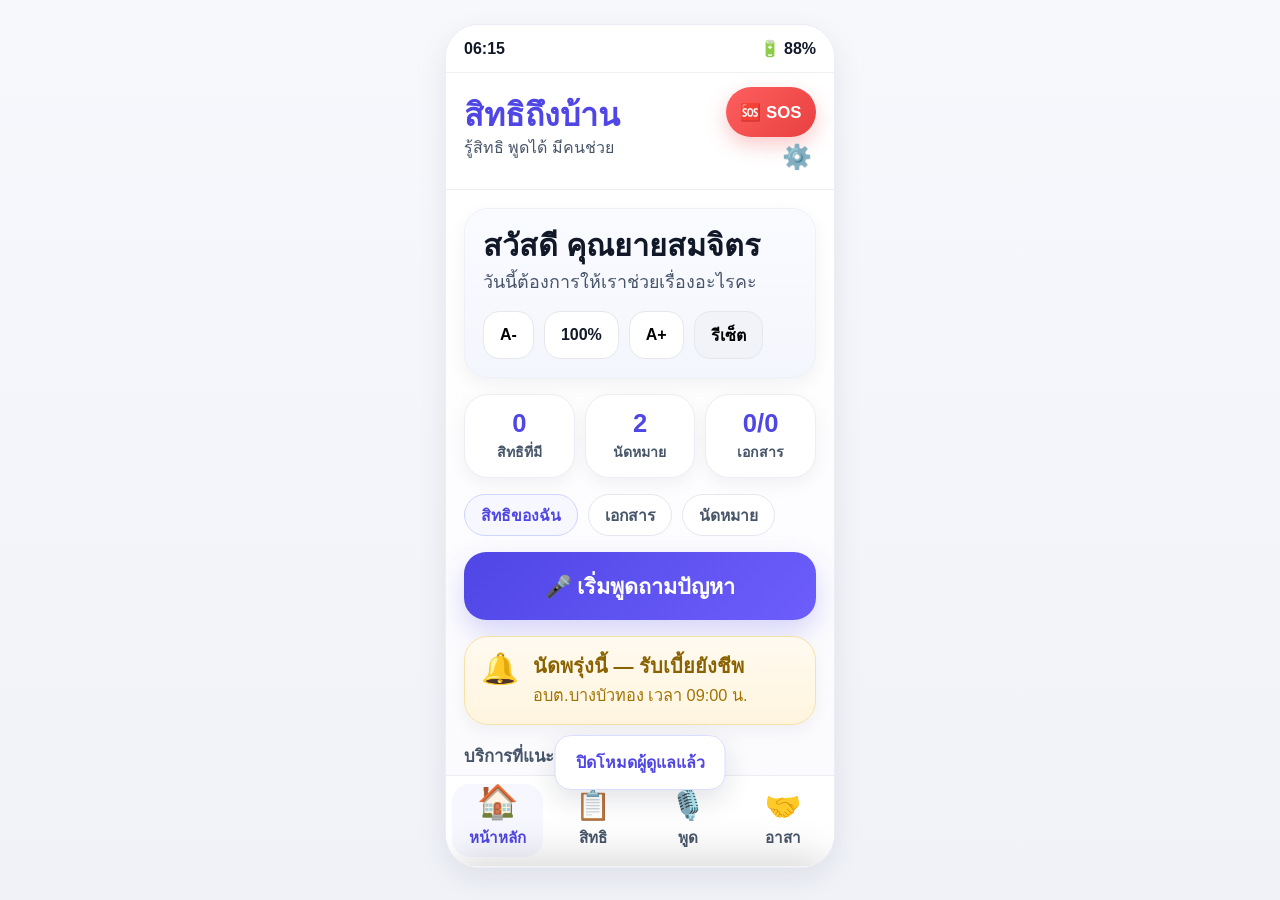
==== commit 6504f825: "Remove quick contact section from index.html Removed the quick contact section from the HTML file." ====
--- a/index.html
+++ b/index.html
@@ -70,37 +70,6 @@
             <div class="reminder-card__text">
               <div class="reminder-card__title">นัดพรุ่งนี้ — รับเบี้ยยังชีพ</div>
               <div class="reminder-card__sub">อบต.บางบัวทอง เวลา 09:00 น.</div>
-            </div>
-          </div>
-
-          <div class="quick-contact-section">
-            <div class="section-head">
-              <div class="section-head__title">ติดต่อด่วน</div>
-              <div class="section-head__sub">กดครั้งเดียวเพื่อติดต่อทันที</div>
-            </div>
-
-            <div class="quick-contact-grid">
-              <a class="contact-card contact-card--caregiver" href="tel:0999999999">
-                <div class="contact-card__icon-wrap">
-                  <span class="contact-card__icon">📞</span>
-                </div>
-                <div class="contact-card__content">
-                  <div class="contact-card__title">โทรหาผู้ดูแล</div>
-                  <div class="contact-card__desc">ติดต่อคนในครอบครัวหรือผู้ดูแลทันที</div>
-                </div>
-                <span class="contact-card__arrow">→</span>
-              </a>
-
-              <a class="contact-card contact-card--emergency" href="tel:1669">
-                <div class="contact-card__icon-wrap">
-                  <span class="contact-card__icon">🚑</span>
-                </div>
-                <div class="contact-card__content">
-                  <div class="contact-card__title">โทรฉุกเฉิน 1669</div>
-                  <div class="contact-card__desc">ใช้เมื่อต้องการความช่วยเหลือเร่งด่วน</div>
-                </div>
-                <span class="contact-card__arrow">→</span>
-              </a>
             </div>
           </div>
 
--- a/styles.css
+++ b/styles.css
@@ -51,6 +51,7 @@
   .tab-pill{ background:var(--surface-2); border-color:var(--line); color:#c8cbd8; }
   .tab-pill.active{ background:var(--primary-soft); color:#c7d2fe; border-color:#4a4a9a; }
   .tab-pill:hover:not(.active){ background:var(--surface-3); color:#f0f1f5; }
+  .tab-pill:active{ transform:scale(0.95); }
   .reminder-card{ background:#2e2508 !important; border-color:#6b560f !important; }
   .reminder-card__title{ color:#fde68a; }
   .reminder-card__sub{ color:#fbbf24; }
@@ -142,6 +143,7 @@
   background:var(--surface); border-radius:34px; overflow:hidden;
   box-shadow:var(--shadow); border:1px solid #eceef5;
   display:flex; flex-direction:column;
+  position: relative;
 }
 .screen{ display:none; height:100%; flex-direction:column; background:var(--surface); }
 .screen.active{ display:flex; }
@@ -255,7 +257,6 @@
 }
 .tab-pill.active{ background:var(--primary-soft-2); color:var(--primary); border-color:#cfd5ff; }
 .tab-pill:hover:not(.active){ background:var(--surface-3); }
-.tab-pill:active{ transform:scale(0.95); }
 
 /* ════ BUTTONS ════ */
 .btn-voice-main,.btn-primary,.btn-secondary,.btn-emergency,.btn-appoint{
@@ -850,3 +851,89 @@
   font-size:0.95rem;
   line-height:1.5;
 }
+
+/* ════ SETTINGS: APPLIED CLASSES ════ */
+body.high-contrast { filter: contrast(1.6) saturate(1.2); }
+body.reduce-motion *,
+body.reduce-motion *::before,
+body.reduce-motion *::after {
+  animation: none !important;
+  transition: none !important;
+}
+.topbar__sos.big-emergency {
+  min-width: 120px !important;
+  height: 64px !important;
+  font-size: 1.2rem !important;
+  border-radius: 20px !important;
+}
+
+/* ════ SETTINGS OVERLAY & PANEL ════ */
+.settings-overlay {
+  position: absolute; inset: 0;
+  background: rgba(0, 0, 0, 0.4);
+  border-radius: 34px;
+  opacity: 0; pointer-events: none;
+  transition: opacity 0.3s ease;
+  z-index: 100;
+  backdrop-filter: blur(2px);
+}
+.settings-overlay.active {
+  opacity: 1; pointer-events: auto;
+}
+
+.settings-panel {
+  position: absolute; left: 0; right: 0; bottom: 0;
+  height: 80%;
+  background: var(--surface);
+  border-top-left-radius: 28px; border-top-right-radius: 28px;
+  box-shadow: 0 -10px 40px rgba(0,0,0,0.15);
+  transform: translateY(100%);
+  transition: transform 0.3s cubic-bezier(0.4, 0, 0.2, 1);
+  z-index: 101; display: flex; flex-direction: column;
+}
+.settings-panel.active { transform: translateY(0); }
+
+.settings-panel__header {
+  padding: 20px 20px 10px;
+  display: flex; justify-content: space-between; align-items: center;
+  border-bottom: 1px solid var(--line);
+}
+.settings-panel__title { font-size: 1.4rem; font-weight: 900; color: var(--text); }
+.settings-panel__close {
+  width: 36px; height: 36px; border-radius: 50%;
+  background: var(--surface-3); color: var(--text-soft);
+  display: flex; align-items: center; justify-content: center;
+  font-size: 1.2rem; font-weight: bold;
+}
+.settings-panel__content { padding: 20px; overflow-y: auto; flex: 1; }
+
+/* Settings Form Elements (from your old settings page) */
+.settings-section-label { font-size: 1rem; font-weight: 900; color: var(--text-soft); margin: 16px 0 8px; padding-left: 4px; }
+.settings-group { display: flex; flex-direction: column; border-radius: 22px; overflow: hidden; border: 1px solid #edf0f6; box-shadow: var(--shadow-soft); margin-bottom: 4px; }
+.settings-row { display: flex; align-items: center; justify-content: space-between; gap: 12px; padding: 16px; background: var(--surface); border-bottom: 1px solid #edf0f6; }
+.settings-row:last-child { border-bottom: none; }
+.settings-row__left { display: flex; align-items: center; gap: 12px; flex: 1; }
+.settings-row__icon { width: 40px; height: 40px; border-radius: 12px; display: flex; align-items: center; justify-content: center; font-size: 1.2rem; flex-shrink: 0; }
+.icon-orange { background: #fff3e0; } .icon-blue { background: #e3f2fd; } .icon-purple { background: #ede7f6; } .icon-green { background: #e8f5e9; } .icon-red { background: #ffebee; } .icon-gray { background: var(--surface-3); }
+.settings-row__title { font-size: 1.05rem; font-weight: 900; color: var(--text); }
+.settings-row__sub { font-size: 0.85rem; color: var(--text-soft); margin-top: 2px; }
+
+/* Toggles & Font Buttons */
+.toggle-wrap { position: relative; width: 52px; height: 28px; flex-shrink: 0; }
+.toggle-wrap input { opacity: 0; width: 0; height: 0; position: absolute; }
+.toggle-slider { position: absolute; inset: 0; background: #cbd5e1; border-radius: 14px; cursor: pointer; transition: background .22s; }
+.toggle-slider::before { content: ''; position: absolute; height: 22px; width: 22px; left: 3px; bottom: 3px; background: white; border-radius: 50%; transition: transform .22s; box-shadow: 0 1px 4px rgba(0,0,0,.18); }
+.toggle-wrap input:checked + .toggle-slider { background: var(--primary); }
+.toggle-wrap input:checked + .toggle-slider::before { transform: translateX(24px); }
+
+.font-control { display: flex; align-items: center; gap: 8px; flex-shrink: 0; }
+.font-ctrl-btn { width: 36px; height: 36px; border-radius: 10px; background: var(--surface-3); border: 1px solid var(--line); font-size: 0.9rem; font-weight: 900; color: var(--text); display: flex; align-items: center; justify-content: center; cursor: pointer; }
+.font-ctrl-val { min-width: 48px; text-align: center; font-size: 0.95rem; font-weight: 900; color: var(--text); }
+
+/* Dark Mode fixes for Panel */
+@media(prefers-color-scheme:dark) {
+  .settings-group { border-color: var(--line); }
+  .settings-row { background: var(--surface); border-bottom-color: var(--line); }
+  .icon-orange { background: #3a2a10; } .icon-blue { background: #0d1e3a; } .icon-purple { background: #2a1e4a; } .icon-green { background: #0d2a1a; } .icon-red { background: #2d1010; }
+  .font-ctrl-btn { background: var(--surface-3); color: #f0f1f5; border-color: var(--line); }
+}
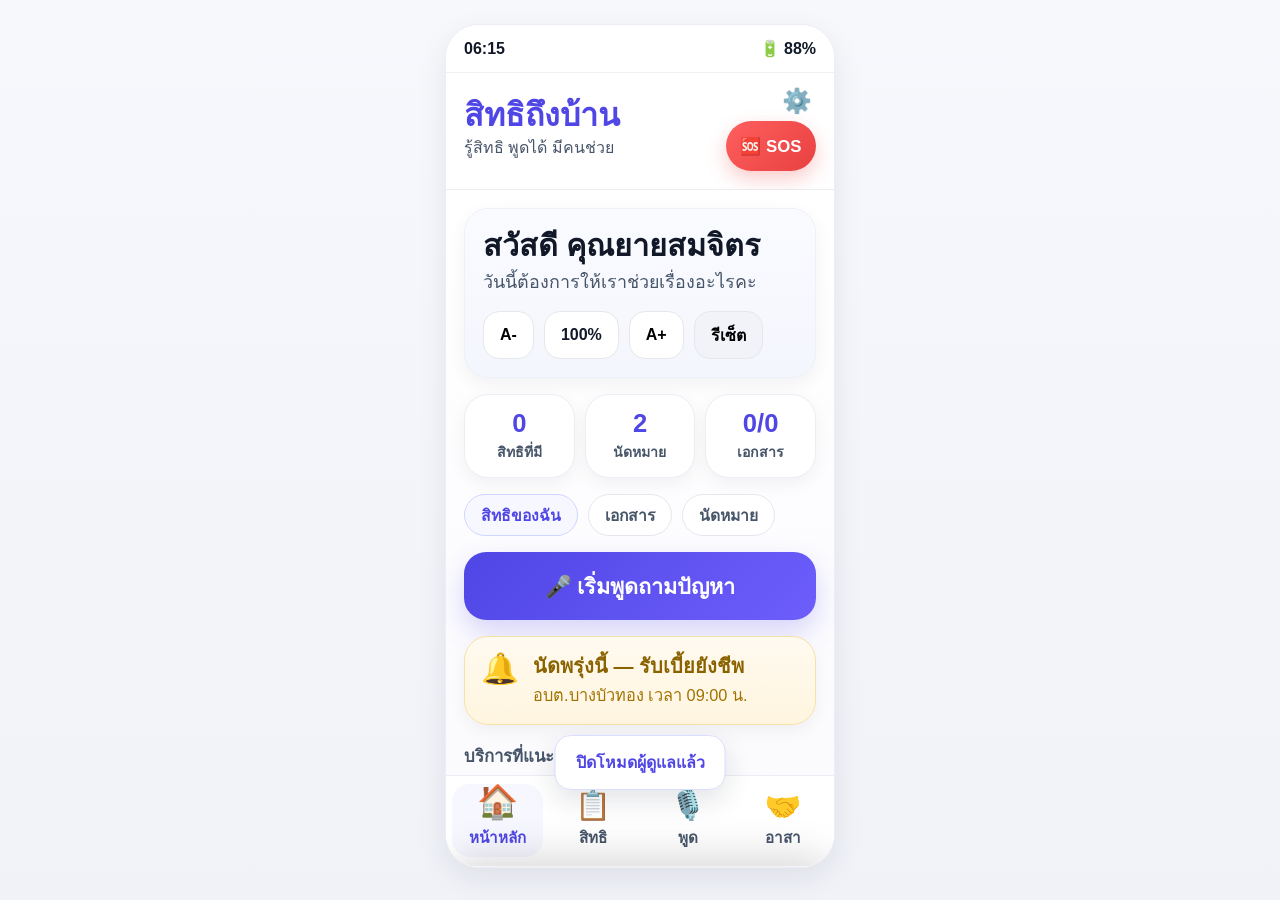
==== commit ae79bd59: "Reintroduce emergency button and update help text" ====
--- a/index.html
+++ b/index.html
@@ -22,8 +22,8 @@
             <div class="topbar__tagline">รู้สิทธิ พูดได้ มีคนช่วย</div>
           </div>
           <div style="display:flex;flex-direction:column;align-items:flex-end;gap:6px">
+            <button onclick="App.openSettings()" style="background:none;border:none;cursor:pointer;font-size:1.5rem;line-height:1;padding:2px 4px;" aria-label="ตั้งค่า" title="ตั้งค่า">⚙️</button>
             <button id="emergencyBtn" class="topbar__sos">🆘 SOS</button>
-            <button onclick="App.openSettings()" style="background:none;border:none;cursor:pointer;font-size:1.5rem;line-height:1;padding:2px 4px;" aria-label="ตั้งค่า" title="ตั้งค่า">⚙️</button>
           </div>
         </header>
 
@@ -120,7 +120,7 @@
           <div class="quick-help-card">
             <div class="quick-help-card__title">ช่วยเหลือด่วน</div>
             <div class="quick-help-card__desc">
-              หากต้องการความช่วยเหลือทันที สามารถกดปุ่มฉุกเฉินด้านบนหรือด้านล่างได้
+              หากต้องการความช่วยเหลือทันที สามารถกดปุ่มฉุกเฉินด้านบนได้
             </div>
           </div>
 
@@ -271,7 +271,6 @@
 
   <script src="app.js"></script>
   <script>
-    // Page-navigation bridge — routes showScreen() calls to their own HTML file
     const _originalShowScreen = App.showScreen;
     const pageMap = {
       'screen-home':        'index.html',
@@ -299,8 +298,6 @@
       if (valEl) valEl.textContent = pct;
       if (labelEl) labelEl.textContent = 'ปัจจุบัน: ' + pct;
     }
-
-    // Update panel font display on load
     window.addEventListener('load', syncPanelFont);
   </script>
 </body>
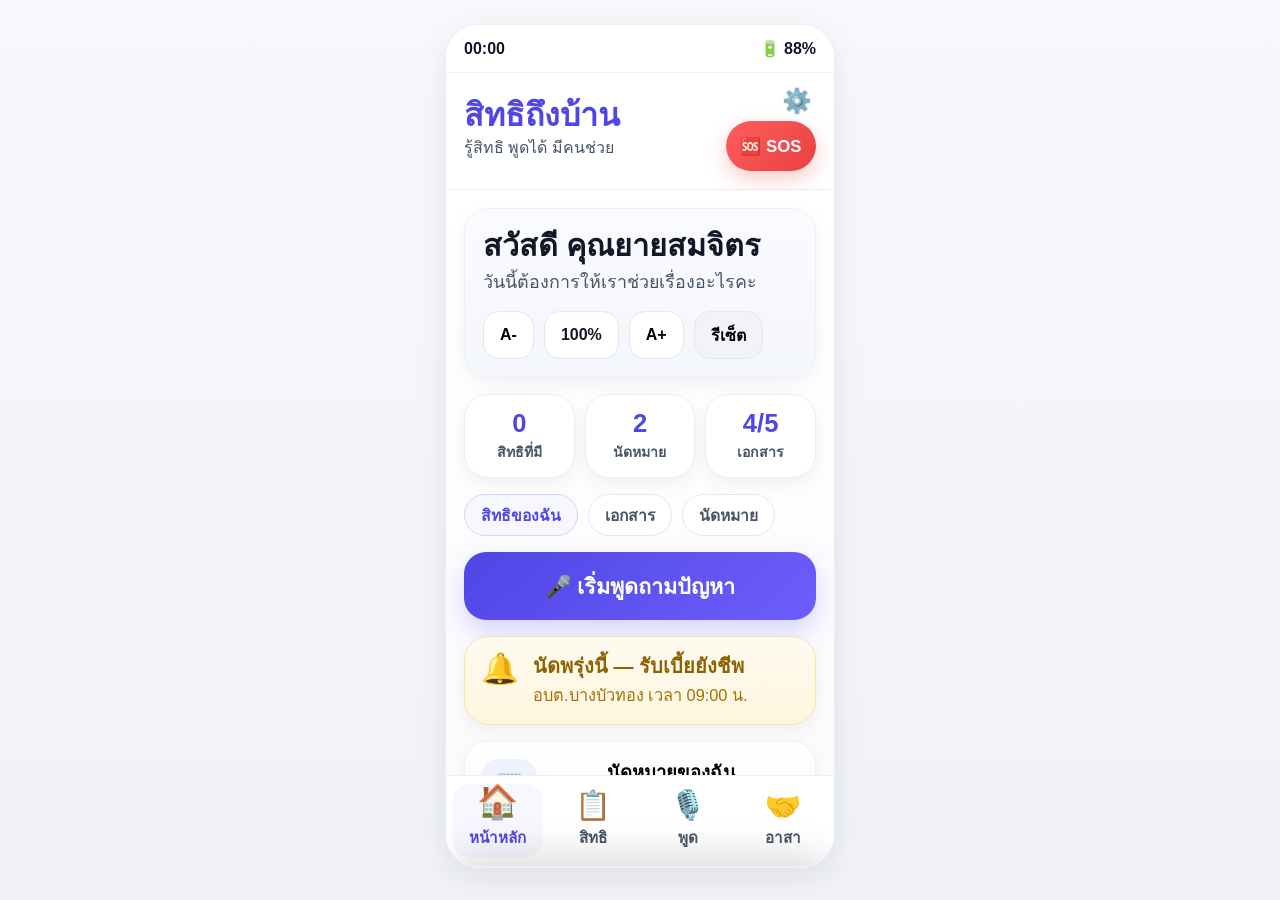
==== commit fdfc123b: "Update index.html" ====
--- a/index.html
+++ b/index.html
@@ -72,42 +72,6 @@
               <div class="reminder-card__sub">อบต.บางบัวทอง เวลา 09:00 น.</div>
             </div>
           </div>
-
-          <p class="section-label">บริการที่แนะนำ</p>
-
-          <div class="main-grid">
-            <button class="main-card" onclick="App.showScreen('screen-rights')">
-              <div class="main-card__icon">🗂️</div>
-              <div class="main-card__label">เช็กสิทธิ</div>
-              <div class="main-card__desc">ดูว่าคุณได้รับสิทธิอะไรบ้าง</div>
-            </button>
-
-            <button class="main-card" onclick="App.showScreen('screen-voice')">
-              <div class="main-card__icon">🎤</div>
-              <div class="main-card__label">ถามด้วยเสียง</div>
-              <div class="main-card__desc">พูดได้ทันที ไม่ต้องพิมพ์</div>
-            </button>
-
-            <button class="main-card" onclick="App.showScreen('screen-volunteer')">
-              <div class="main-card__icon">🤝</div>
-              <div class="main-card__label">ขอคนช่วย</div>
-              <div class="main-card__desc">นัดอาสามาช่วยที่บ้าน</div>
-            </button>
-
-            <button class="main-card" onclick="App.showScreen('screen-docs')">
-              <div class="main-card__icon">📄</div>
-              <div class="main-card__label">เอกสารที่ต้องใช้</div>
-              <div class="main-card__desc">เช็กก่อนออกจากบ้าน</div>
-            </button>
-          </div>
-
-          <button class="service-wide-card" onclick="App.showScreen('screen-steps')">
-            <div class="service-wide-card__icon">🪜</div>
-            <div class="service-wide-card__text">
-              <div class="service-wide-card__title">ขั้นตอนการรับสิทธิ</div>
-              <div class="service-wide-card__desc">ดูแบบทีละขั้น เข้าใจง่าย</div>
-            </div>
-          </button>
 
           <button class="service-wide-card" onclick="App.showScreen('screen-appointments')">
             <div class="service-wide-card__icon">🗓️</div>
